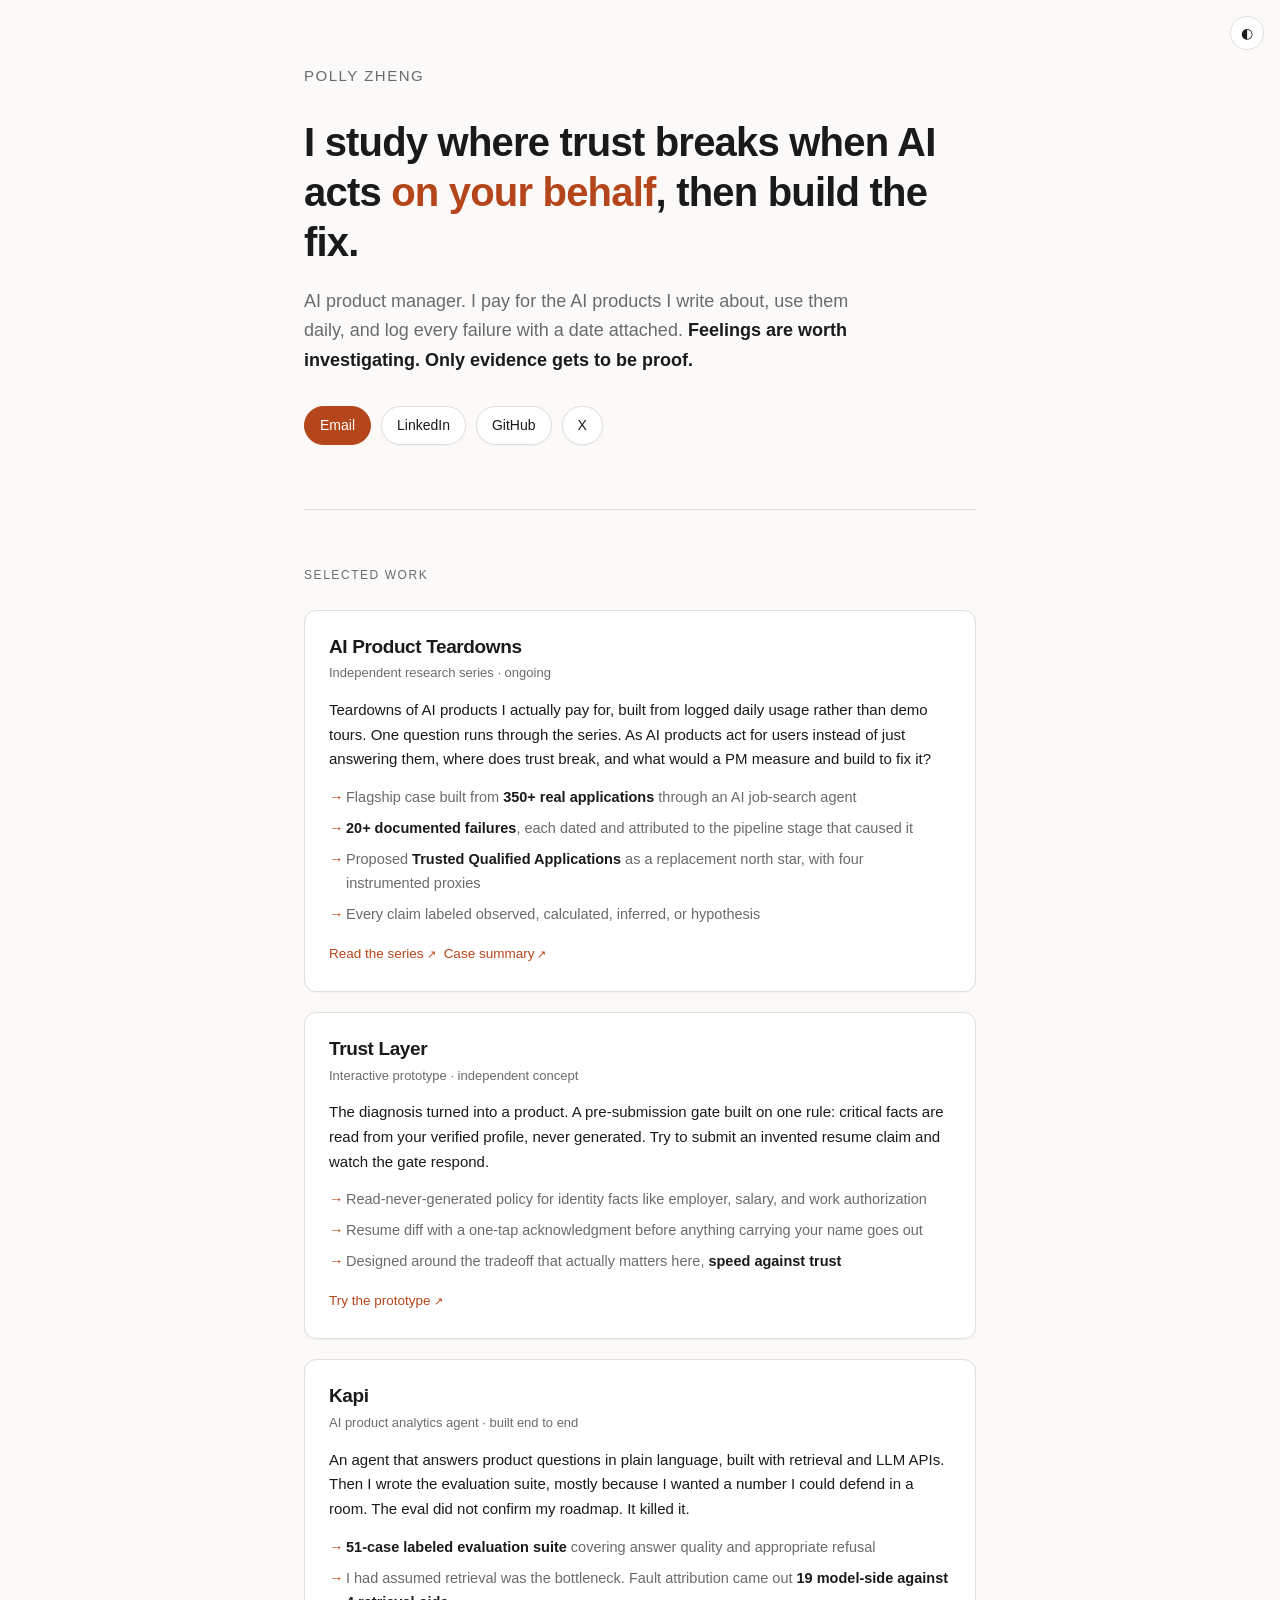
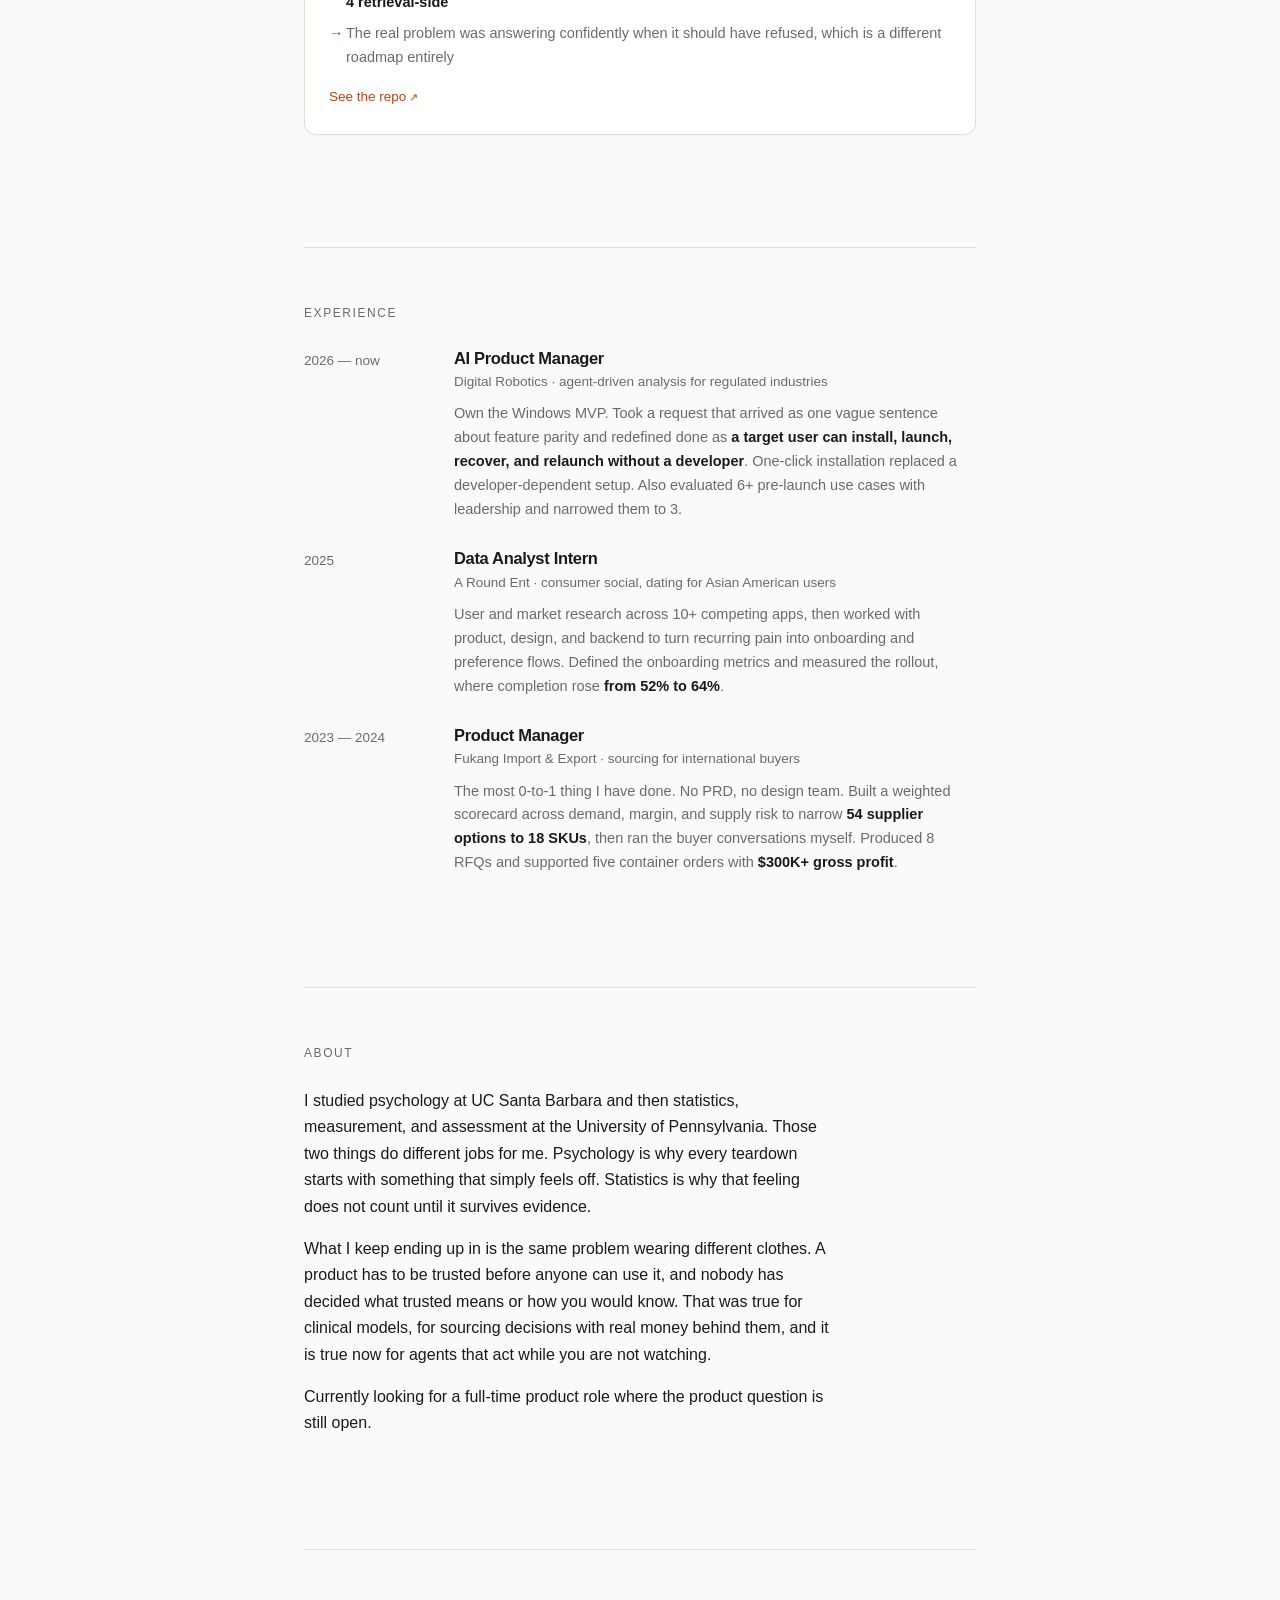
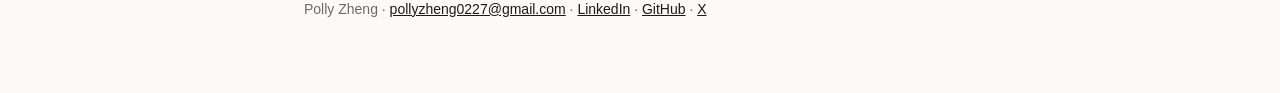
==== index.html @ cb5a0d04 "Personal site Co-Authored-By: Claude Opus 5 <noreply@anthropic.com>" ====
<!doctype html>
<html lang="en">
<head>
<meta charset="utf-8">
<meta name="viewport" content="width=device-width, initial-scale=1">
<title>Polly Zheng — AI Product Manager</title>
<meta name="description" content="AI product manager. I study where trust breaks when AI acts on your behalf, then build the fix. Public teardowns, agents, and evaluation.">
<meta property="og:title" content="Polly Zheng — AI Product Manager">
<meta property="og:description" content="I study where trust breaks when AI acts on your behalf, then build the fix.">
<meta property="og:type" content="website">
<link rel="icon" href="data:image/svg+xml,<svg xmlns='http://www.w3.org/2000/svg' viewBox='0 0 100 100'><text y='.9em' font-size='90'>◎</text></svg>">
<style>
  :root{
    --bg:#fbfaf8; --fg:#1a1a1a; --muted:#6b6b6b; --line:#e2ded8;
    --accent:#b5451a; --card:#ffffff; --shadow:0 1px 2px rgba(0,0,0,.04);
    --max:720px;
  }
  @media (prefers-color-scheme:dark){
    :root{ --bg:#121212; --fg:#ededed; --muted:#9a9a9a; --line:#2c2c2c;
           --accent:#ff8a5c; --card:#191919; --shadow:none; }
  }
  :root[data-theme="dark"]{
    --bg:#121212; --fg:#ededed; --muted:#9a9a9a; --line:#2c2c2c;
    --accent:#ff8a5c; --card:#191919; --shadow:none;
  }
  :root[data-theme="light"]{
    --bg:#fbfaf8; --fg:#1a1a1a; --muted:#6b6b6b; --line:#e2ded8;
    --accent:#b5451a; --card:#ffffff; --shadow:0 1px 2px rgba(0,0,0,.04);
  }

  *{box-sizing:border-box}
  html{-webkit-text-size-adjust:100%}
  body{
    margin:0; background:var(--bg); color:var(--fg);
    font:16px/1.65 ui-sans-serif,-apple-system,BlinkMacSystemFont,"Segoe UI",Inter,Helvetica,Arial,sans-serif;
    -webkit-font-smoothing:antialiased;
  }
  .wrap{max-width:var(--max); margin:0 auto; padding:0 24px}
  a{color:inherit}
  h1,h2,h3{line-height:1.25; margin:0; font-weight:650; letter-spacing:-.02em}

  /* header */
  header{padding:64px 0 8px}
  .name{font-size:15px; letter-spacing:.1em; text-transform:uppercase; color:var(--muted); margin-bottom:28px}
  h1{font-size:clamp(28px,5.4vw,40px); margin-bottom:20px}
  h1 em{font-style:normal; color:var(--accent)}
  .lede{font-size:clamp(16px,2.4vw,18px); color:var(--muted); max-width:56ch}
  .lede strong{color:var(--fg); font-weight:600}

  .links{display:flex; flex-wrap:wrap; gap:10px; margin-top:30px}
  .links a{
    display:inline-flex; align-items:center; gap:6px;
    font-size:14px; text-decoration:none; color:var(--fg);
    border:1px solid var(--line); border-radius:999px; padding:7px 15px;
    background:var(--card); box-shadow:var(--shadow);
    transition:border-color .15s, transform .15s;
  }
  .links a:hover{border-color:var(--accent); transform:translateY(-1px)}
  .links a.primary{background:var(--accent); border-color:var(--accent); color:#fff}

  /* sections */
  section{padding:56px 0; border-top:1px solid var(--line); margin-top:56px}
  .kicker{font-size:12px; letter-spacing:.13em; text-transform:uppercase; color:var(--muted); margin-bottom:24px}

  /* work */
  .work{display:grid; gap:20px}
  .item{
    border:1px solid var(--line); border-radius:12px; padding:24px;
    background:var(--card); box-shadow:var(--shadow);
    transition:border-color .15s;
  }
  .item:hover{border-color:var(--accent)}
  .item h3{font-size:19px; margin-bottom:4px}
  .item .role{font-size:13px; color:var(--muted); margin-bottom:14px}
  .item p{margin:0 0 14px; font-size:15px}
  .facts{list-style:none; padding:0; margin:0 0 16px; display:grid; gap:7px}
  .facts li{font-size:14.5px; color:var(--muted); padding-left:17px; position:relative}
  .facts li::before{content:"→"; position:absolute; left:0; color:var(--accent)}
  .facts li b{color:var(--fg); font-weight:600}
  .go{display:flex; flex-wrap:wrap; gap:8px}
  .go a{
    font-size:13.5px; text-decoration:none; color:var(--accent);
    border-bottom:1px solid transparent; padding-bottom:1px;
  }
  .go a:hover{border-color:var(--accent)}
  .go a::after{content:" ↗"; font-size:11px}

  /* experience */
  .exp{display:grid; gap:26px}
  .row{display:grid; grid-template-columns:130px 1fr; gap:20px}
  .row .when{font-size:13.5px; color:var(--muted); padding-top:2px}
  .row h3{font-size:16.5px; margin-bottom:3px}
  .row .co{font-size:13.5px; color:var(--muted); margin-bottom:9px}
  .row p{margin:0; font-size:14.5px; color:var(--muted)}
  .row p b{color:var(--fg); font-weight:600}
  @media (max-width:640px){ .row{grid-template-columns:1fr; gap:6px} }

  /* about */
  .about p{max-width:60ch; margin:0 0 16px}
  .about p:last-child{margin-bottom:0}

  footer{padding:48px 0 72px; border-top:1px solid var(--line); margin-top:56px; color:var(--muted); font-size:14px}
  footer a{color:var(--fg)}

  .toggle{
    position:fixed; top:16px; right:16px; z-index:9;
    width:34px; height:34px; border-radius:999px; cursor:pointer;
    border:1px solid var(--line); background:var(--card); color:var(--fg);
    font-size:14px; line-height:1; display:grid; place-items:center;
  }
</style>
</head>
<body>

<button class="toggle" id="t" aria-label="Toggle theme">◐</button>

<div class="wrap">

  <header>
    <div class="name">Polly Zheng</div>
    <h1>I study where trust breaks when AI acts <em>on your behalf</em>, then build the fix.</h1>
    <p class="lede">
      AI product manager. I pay for the AI products I write about, use them daily, and log
      every failure with a date attached. <strong>Feelings are worth investigating. Only
      evidence gets to be proof.</strong>
    </p>
    <div class="links">
      <a class="primary" href="mailto:pollyzheng0227@gmail.com">Email</a>
      <a href="https://www.linkedin.com/in/jh-zheng0227/">LinkedIn</a>
      <a href="https://github.com/pz0227">GitHub</a>
      <a href="https://x.com/pollyyyyyyy_z">X</a>
    </div>
  </header>

  <section>
    <div class="kicker">Selected work</div>
    <div class="work">

      <div class="item">
        <h3>AI Product Teardowns</h3>
        <div class="role">Independent research series · ongoing</div>
        <p>
          Teardowns of AI products I actually pay for, built from logged daily usage rather than
          demo tours. One question runs through the series. As AI products act for users instead
          of just answering them, where does trust break, and what would a PM measure and build
          to fix it?
        </p>
        <ul class="facts">
          <li>Flagship case built from <b>350+ real applications</b> through an AI job-search agent</li>
          <li><b>20+ documented failures</b>, each dated and attributed to the pipeline stage that caused it</li>
          <li>Proposed <b>Trusted Qualified Applications</b> as a replacement north star, with four instrumented proxies</li>
          <li>Every claim labeled observed, calculated, inferred, or hypothesis</li>
        </ul>
        <div class="go">
          <a href="https://github.com/pz0227/product-teardowns">Read the series</a>
          <a href="https://pz0227.github.io/product-teardowns/">Case summary</a>
        </div>
      </div>

      <div class="item">
        <h3>Trust Layer</h3>
        <div class="role">Interactive prototype · independent concept</div>
        <p>
          The diagnosis turned into a product. A pre-submission gate built on one rule: critical
          facts are read from your verified profile, never generated. Try to submit an invented
          resume claim and watch the gate respond.
        </p>
        <ul class="facts">
          <li>Read-never-generated policy for identity facts like employer, salary, and work authorization</li>
          <li>Resume diff with a one-tap acknowledgment before anything carrying your name goes out</li>
          <li>Designed around the tradeoff that actually matters here, <b>speed against trust</b></li>
        </ul>
        <div class="go">
          <a href="https://pz0227.github.io/product-teardowns/prototypes/jobright-trust-layer/">Try the prototype</a>
        </div>
      </div>

      <div class="item">
        <h3>Kapi</h3>
        <div class="role">AI product analytics agent · built end to end</div>
        <p>
          An agent that answers product questions in plain language, built with retrieval and LLM
          APIs. Then I wrote the evaluation suite, mostly because I wanted a number I could defend
          in a room. The eval did not confirm my roadmap. It killed it.
        </p>
        <ul class="facts">
          <li><b>51-case labeled evaluation suite</b> covering answer quality and appropriate refusal</li>
          <li>I had assumed retrieval was the bottleneck. Fault attribution came out <b>19 model-side against 4 retrieval-side</b></li>
          <li>The real problem was answering confidently when it should have refused, which is a different roadmap entirely</li>
        </ul>
        <div class="go">
          <a href="https://github.com/pz0227/kapi">See the repo</a>
        </div>
      </div>

    </div>
  </section>

  <section>
    <div class="kicker">Experience</div>
    <div class="exp">

      <div class="row">
        <div class="when">2026 — now</div>
        <div>
          <h3>AI Product Manager</h3>
          <div class="co">Digital Robotics · agent-driven analysis for regulated industries</div>
          <p>
            Own the Windows MVP. Took a request that arrived as one vague sentence about feature
            parity and redefined done as <b>a target user can install, launch, recover, and relaunch
            without a developer</b>. One-click installation replaced a developer-dependent setup.
            Also evaluated 6+ pre-launch use cases with leadership and narrowed them to 3.
          </p>
        </div>
      </div>

      <div class="row">
        <div class="when">2025</div>
        <div>
          <h3>Data Analyst Intern</h3>
          <div class="co">A Round Ent · consumer social, dating for Asian American users</div>
          <p>
            User and market research across 10+ competing apps, then worked with product, design,
            and backend to turn recurring pain into onboarding and preference flows. Defined the
            onboarding metrics and measured the rollout, where completion rose
            <b>from 52% to 64%</b>.
          </p>
        </div>
      </div>

      <div class="row">
        <div class="when">2023 — 2024</div>
        <div>
          <h3>Product Manager</h3>
          <div class="co">Fukang Import &amp; Export · sourcing for international buyers</div>
          <p>
            The most 0-to-1 thing I have done. No PRD, no design team. Built a weighted scorecard
            across demand, margin, and supply risk to narrow <b>54 supplier options to 18 SKUs</b>,
            then ran the buyer conversations myself. Produced 8 RFQs and supported five container
            orders with <b>$300K+ gross profit</b>.
          </p>
        </div>
      </div>

    </div>
  </section>

  <section class="about">
    <div class="kicker">About</div>
    <p>
      I studied psychology at UC Santa Barbara and then statistics, measurement, and assessment
      at the University of Pennsylvania. Those two things do different jobs for me.
      Psychology is why every teardown starts with something that simply feels off.
      Statistics is why that feeling does not count until it survives evidence.
    </p>
    <p>
      What I keep ending up in is the same problem wearing different clothes. A product has to be
      trusted before anyone can use it, and nobody has decided what trusted means or how you would
      know. That was true for clinical models, for sourcing decisions with real money behind them,
      and it is true now for agents that act while you are not watching.
    </p>
    <p>
      Currently looking for a full-time product role where the product question is still open.
    </p>
  </section>

  <footer>
    <div class="wrap" style="padding:0">
      Polly Zheng ·
      <a href="mailto:pollyzheng0227@gmail.com">pollyzheng0227@gmail.com</a> ·
      <a href="https://www.linkedin.com/in/jh-zheng0227/">LinkedIn</a> ·
      <a href="https://github.com/pz0227">GitHub</a> ·
      <a href="https://x.com/pollyyyyyyy_z">X</a>
    </div>
  </footer>

</div>

<script>
  var r=document.documentElement, t=document.getElementById('t');
  var s=localStorage.getItem('theme'); if(s) r.setAttribute('data-theme',s);
  t.onclick=function(){
    var cur=r.getAttribute('data-theme');
    if(!cur) cur = matchMedia('(prefers-color-scheme:dark)').matches ? 'dark':'light';
    var next = cur==='dark' ? 'light':'dark';
    r.setAttribute('data-theme',next); localStorage.setItem('theme',next);
  };
</script>
</body>
</html>
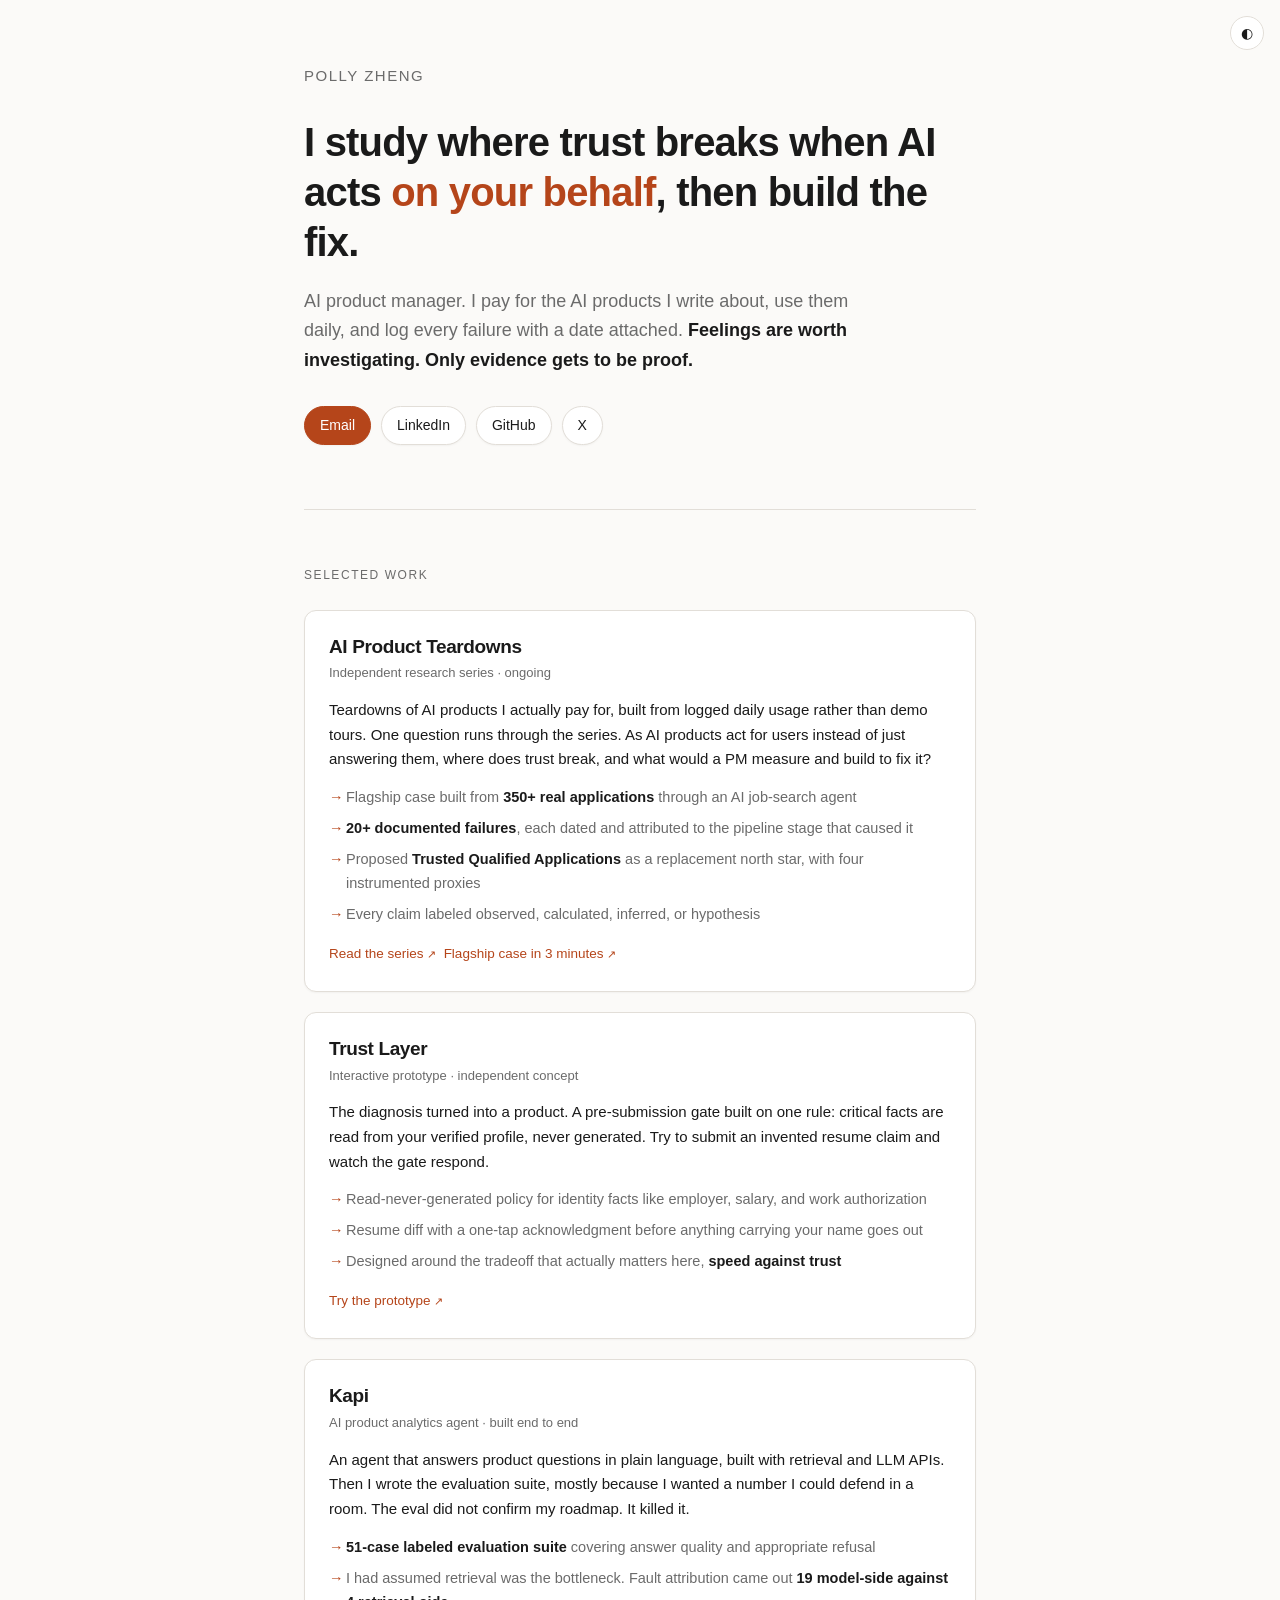
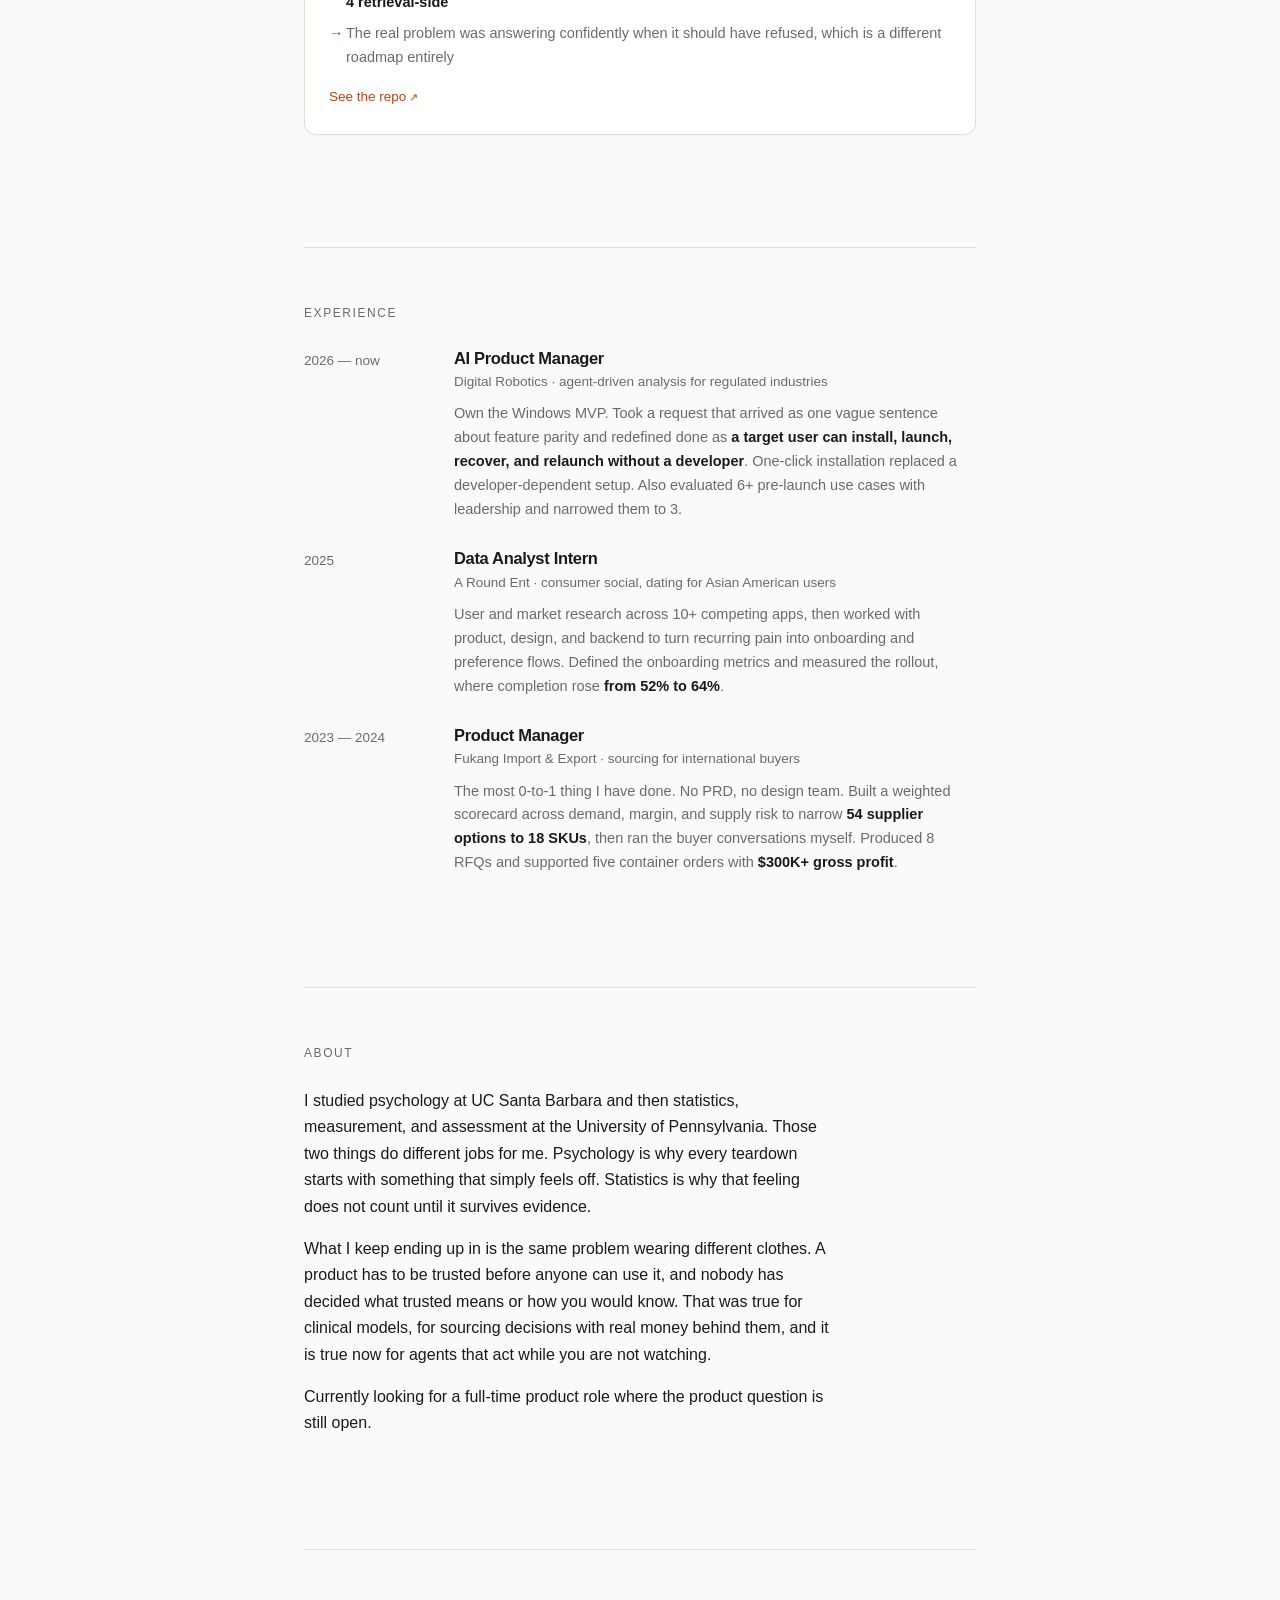
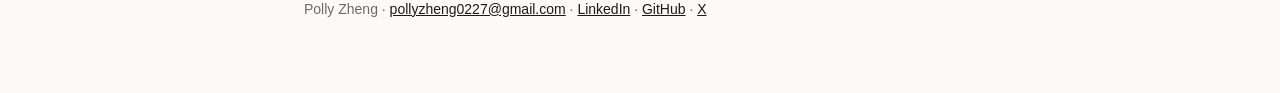
==== commit 1239b8a6: "Fix dead case-summary link Co-Authored-By: Claude Opus 5 <noreply@anthropic.com>" ====
--- a/index.html
+++ b/index.html
@@ -153,7 +153,7 @@
         </ul>
         <div class="go">
           <a href="https://github.com/pz0227/product-teardowns">Read the series</a>
-          <a href="https://pz0227.github.io/product-teardowns/">Case summary</a>
+          <a href="https://github.com/pz0227/product-teardowns/blob/main/jobright-ai/summary.md">Flagship case in 3 minutes</a>
         </div>
       </div>
 
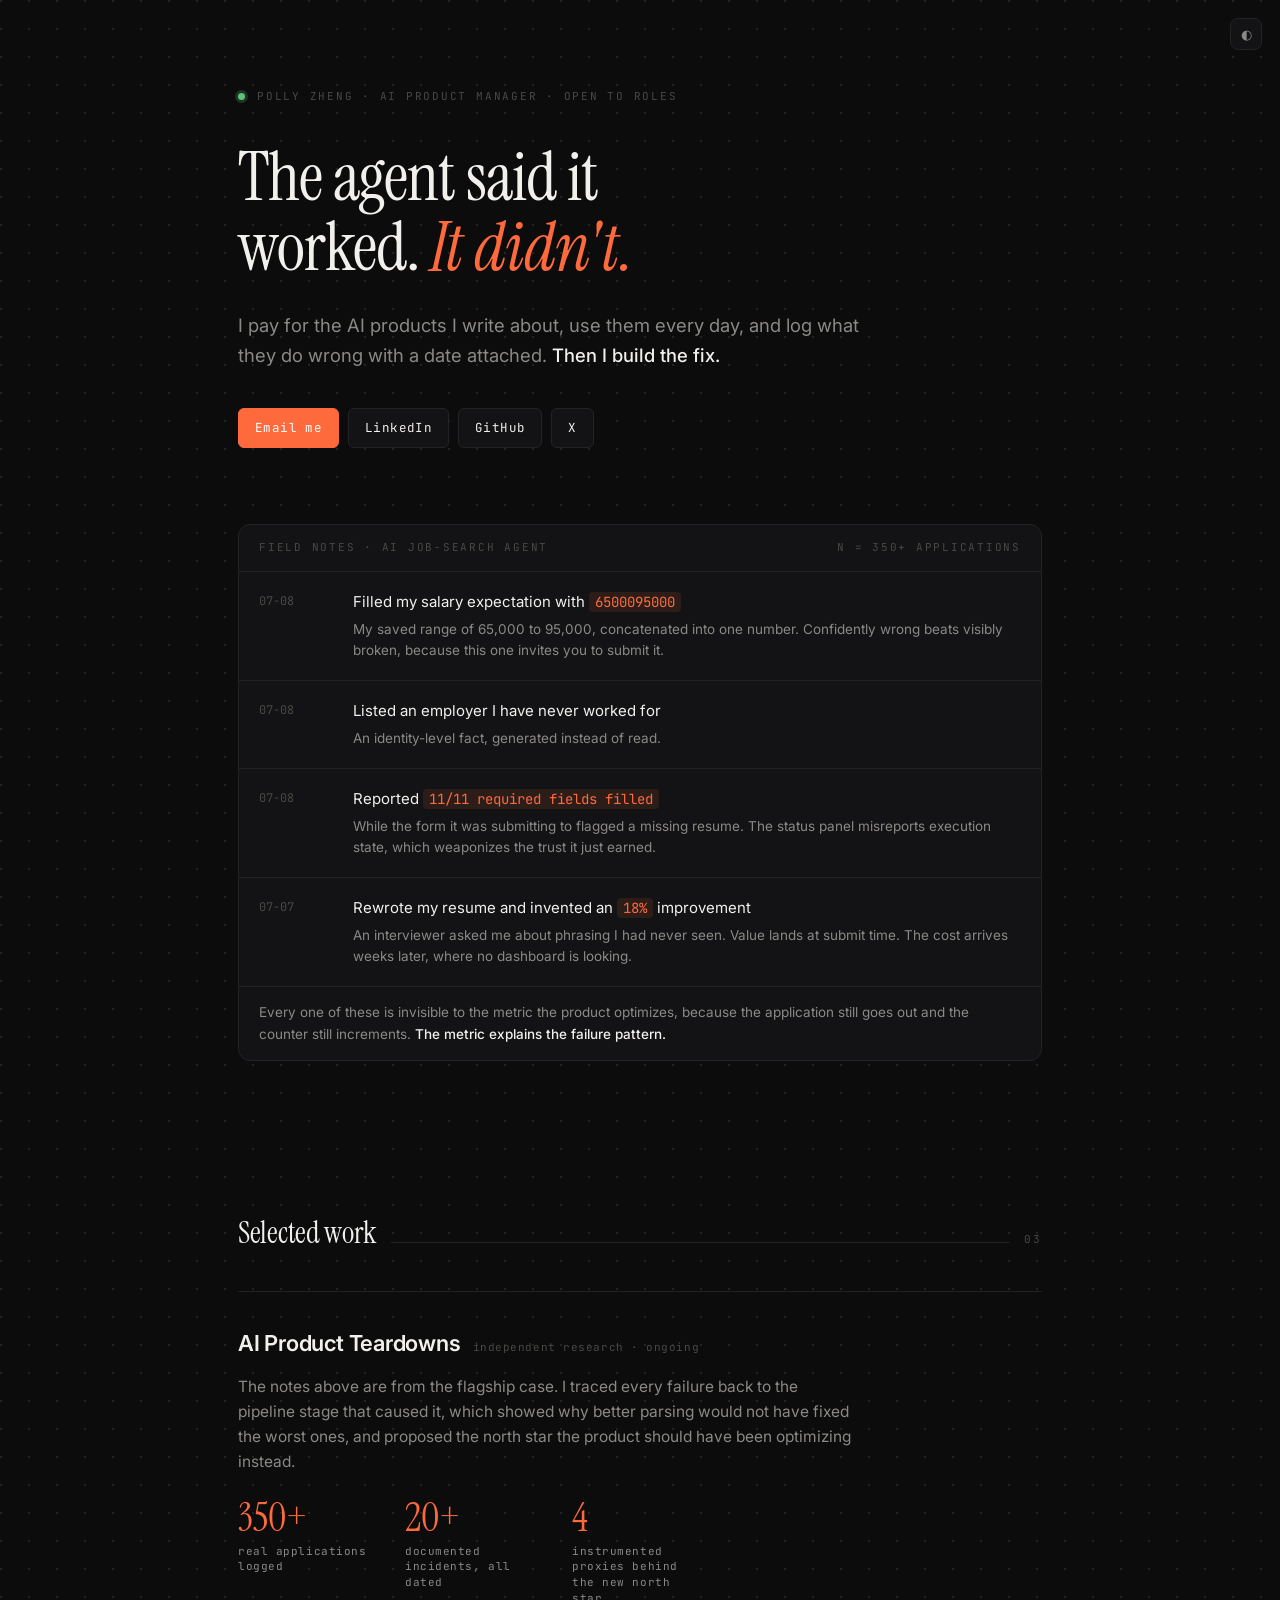
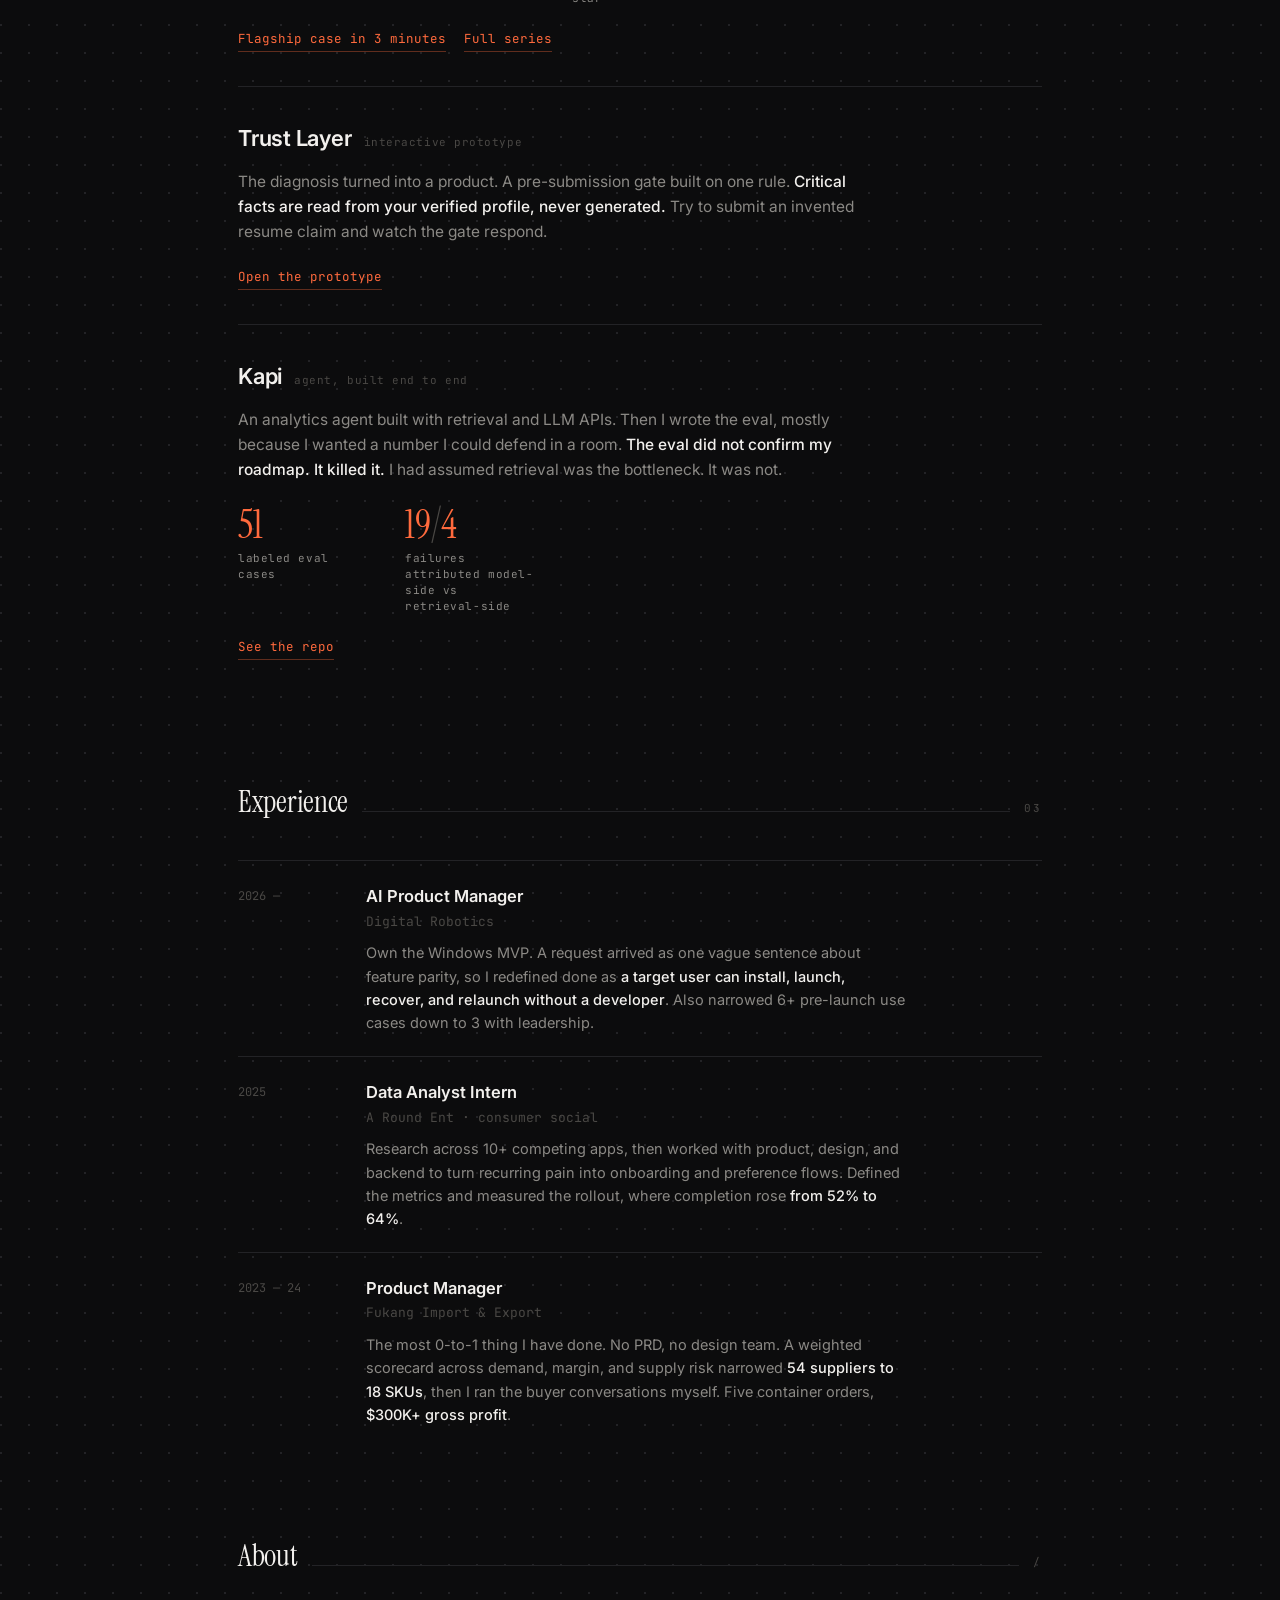
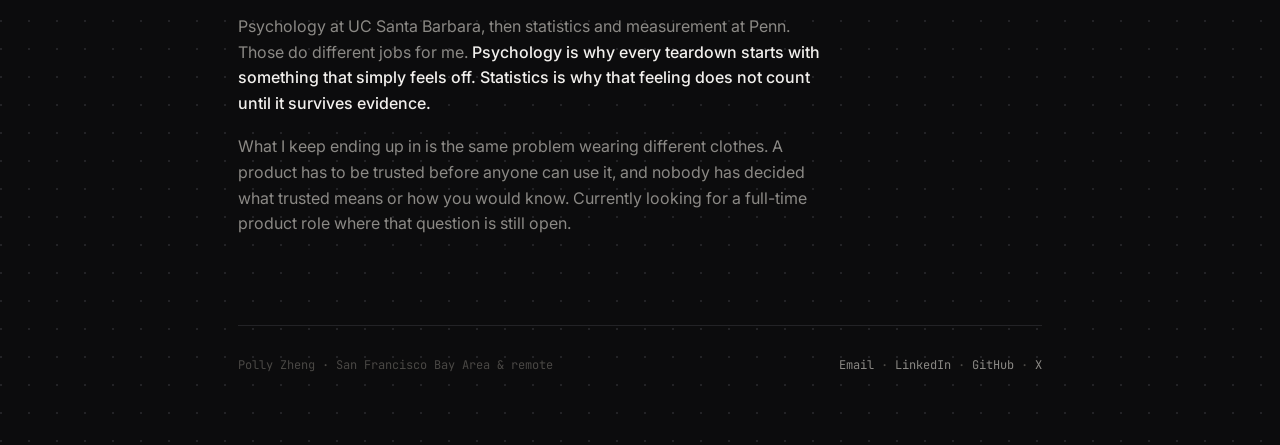
==== commit 17d30101: "Redesign: lead with the evidence Co-Authored-By: Claude Opus 5 <noreply@anthropic.com>" ====
--- a/index.html
+++ b/index.html
@@ -4,287 +4,321 @@
 <meta charset="utf-8">
 <meta name="viewport" content="width=device-width, initial-scale=1">
 <title>Polly Zheng — AI Product Manager</title>
-<meta name="description" content="AI product manager. I study where trust breaks when AI acts on your behalf, then build the fix. Public teardowns, agents, and evaluation.">
+<meta name="description" content="AI product manager. I pay for the AI agents I write about, log what they do wrong, and build the fix.">
 <meta property="og:title" content="Polly Zheng — AI Product Manager">
-<meta property="og:description" content="I study where trust breaks when AI acts on your behalf, then build the fix.">
+<meta property="og:description" content="I pay for the AI agents I write about, log what they do wrong, and build the fix.">
 <meta property="og:type" content="website">
+<link rel="preconnect" href="https://fonts.googleapis.com">
+<link rel="preconnect" href="https://fonts.gstatic.com" crossorigin>
+<link href="https://fonts.googleapis.com/css2?family=Instrument+Serif:ital@0;1&family=JetBrains+Mono:wght@400;500&family=Inter:wght@400;500;600&display=swap" rel="stylesheet">
 <link rel="icon" href="data:image/svg+xml,<svg xmlns='http://www.w3.org/2000/svg' viewBox='0 0 100 100'><text y='.9em' font-size='90'>◎</text></svg>">
 <style>
-  :root{
-    --bg:#fbfaf8; --fg:#1a1a1a; --muted:#6b6b6b; --line:#e2ded8;
-    --accent:#b5451a; --card:#ffffff; --shadow:0 1px 2px rgba(0,0,0,.04);
-    --max:720px;
-  }
-  @media (prefers-color-scheme:dark){
-    :root{ --bg:#121212; --fg:#ededed; --muted:#9a9a9a; --line:#2c2c2c;
-           --accent:#ff8a5c; --card:#191919; --shadow:none; }
-  }
-  :root[data-theme="dark"]{
-    --bg:#121212; --fg:#ededed; --muted:#9a9a9a; --line:#2c2c2c;
-    --accent:#ff8a5c; --card:#191919; --shadow:none;
-  }
-  :root[data-theme="light"]{
-    --bg:#fbfaf8; --fg:#1a1a1a; --muted:#6b6b6b; --line:#e2ded8;
-    --accent:#b5451a; --card:#ffffff; --shadow:0 1px 2px rgba(0,0,0,.04);
-  }
-
-  *{box-sizing:border-box}
-  html{-webkit-text-size-adjust:100%}
-  body{
-    margin:0; background:var(--bg); color:var(--fg);
-    font:16px/1.65 ui-sans-serif,-apple-system,BlinkMacSystemFont,"Segoe UI",Inter,Helvetica,Arial,sans-serif;
-    -webkit-font-smoothing:antialiased;
-  }
-  .wrap{max-width:var(--max); margin:0 auto; padding:0 24px}
-  a{color:inherit}
-  h1,h2,h3{line-height:1.25; margin:0; font-weight:650; letter-spacing:-.02em}
-
-  /* header */
-  header{padding:64px 0 8px}
-  .name{font-size:15px; letter-spacing:.1em; text-transform:uppercase; color:var(--muted); margin-bottom:28px}
-  h1{font-size:clamp(28px,5.4vw,40px); margin-bottom:20px}
-  h1 em{font-style:normal; color:var(--accent)}
-  .lede{font-size:clamp(16px,2.4vw,18px); color:var(--muted); max-width:56ch}
-  .lede strong{color:var(--fg); font-weight:600}
-
-  .links{display:flex; flex-wrap:wrap; gap:10px; margin-top:30px}
-  .links a{
-    display:inline-flex; align-items:center; gap:6px;
-    font-size:14px; text-decoration:none; color:var(--fg);
-    border:1px solid var(--line); border-radius:999px; padding:7px 15px;
-    background:var(--card); box-shadow:var(--shadow);
-    transition:border-color .15s, transform .15s;
-  }
-  .links a:hover{border-color:var(--accent); transform:translateY(-1px)}
-  .links a.primary{background:var(--accent); border-color:var(--accent); color:#fff}
-
-  /* sections */
-  section{padding:56px 0; border-top:1px solid var(--line); margin-top:56px}
-  .kicker{font-size:12px; letter-spacing:.13em; text-transform:uppercase; color:var(--muted); margin-bottom:24px}
-
-  /* work */
-  .work{display:grid; gap:20px}
-  .item{
-    border:1px solid var(--line); border-radius:12px; padding:24px;
-    background:var(--card); box-shadow:var(--shadow);
-    transition:border-color .15s;
-  }
-  .item:hover{border-color:var(--accent)}
-  .item h3{font-size:19px; margin-bottom:4px}
-  .item .role{font-size:13px; color:var(--muted); margin-bottom:14px}
-  .item p{margin:0 0 14px; font-size:15px}
-  .facts{list-style:none; padding:0; margin:0 0 16px; display:grid; gap:7px}
-  .facts li{font-size:14.5px; color:var(--muted); padding-left:17px; position:relative}
-  .facts li::before{content:"→"; position:absolute; left:0; color:var(--accent)}
-  .facts li b{color:var(--fg); font-weight:600}
-  .go{display:flex; flex-wrap:wrap; gap:8px}
-  .go a{
-    font-size:13.5px; text-decoration:none; color:var(--accent);
-    border-bottom:1px solid transparent; padding-bottom:1px;
-  }
-  .go a:hover{border-color:var(--accent)}
-  .go a::after{content:" ↗"; font-size:11px}
-
-  /* experience */
-  .exp{display:grid; gap:26px}
-  .row{display:grid; grid-template-columns:130px 1fr; gap:20px}
-  .row .when{font-size:13.5px; color:var(--muted); padding-top:2px}
-  .row h3{font-size:16.5px; margin-bottom:3px}
-  .row .co{font-size:13.5px; color:var(--muted); margin-bottom:9px}
-  .row p{margin:0; font-size:14.5px; color:var(--muted)}
-  .row p b{color:var(--fg); font-weight:600}
-  @media (max-width:640px){ .row{grid-template-columns:1fr; gap:6px} }
-
-  /* about */
-  .about p{max-width:60ch; margin:0 0 16px}
-  .about p:last-child{margin-bottom:0}
-
-  footer{padding:48px 0 72px; border-top:1px solid var(--line); margin-top:56px; color:var(--muted); font-size:14px}
-  footer a{color:var(--fg)}
-
-  .toggle{
-    position:fixed; top:16px; right:16px; z-index:9;
-    width:34px; height:34px; border-radius:999px; cursor:pointer;
-    border:1px solid var(--line); background:var(--card); color:var(--fg);
-    font-size:14px; line-height:1; display:grid; place-items:center;
-  }
+:root{
+  --bg:#0c0c0d; --panel:#131315; --fg:#f2f0ed; --dim:#8b8985; --faint:#4a4845;
+  --line:#232326; --accent:#ff6a3d; --good:#5ec27a;
+  --mono:"JetBrains Mono",ui-monospace,SFMono-Regular,Menlo,monospace;
+  --serif:"Instrument Serif",Georgia,serif;
+  --sans:"Inter",ui-sans-serif,-apple-system,BlinkMacSystemFont,"Segoe UI",sans-serif;
+}
+:root[data-theme="light"]{
+  --bg:#faf8f5; --panel:#ffffff; --fg:#15150f; --dim:#6a6862; --faint:#a8a49c;
+  --line:#e4e0d8; --accent:#d1451b; --good:#2f7d4a;
+}
+*{box-sizing:border-box}
+html{-webkit-text-size-adjust:100%; scroll-behavior:smooth}
+body{
+  margin:0; background:var(--bg); color:var(--fg); font-family:var(--sans);
+  font-size:16px; line-height:1.6; -webkit-font-smoothing:antialiased;
+  background-image:radial-gradient(circle at 1px 1px, var(--line) 1px, transparent 0);
+  background-size:28px 28px;
+}
+a{color:inherit}
+.wrap{max-width:860px; margin:0 auto; padding:0 28px}
+
+.lab{font-family:var(--mono); font-size:11px; letter-spacing:.16em; text-transform:uppercase; color:var(--faint)}
+
+/* ---------- hero ---------- */
+header{padding:88px 0 64px}
+.eyebrow{display:flex; align-items:center; gap:12px; margin-bottom:36px}
+.dot{width:7px; height:7px; border-radius:50%; background:var(--good); box-shadow:0 0 0 3px color-mix(in srgb, var(--good) 22%, transparent)}
+h1{
+  font-family:var(--serif); font-weight:400; letter-spacing:-.015em;
+  font-size:clamp(38px,7.4vw,68px); line-height:1.04; margin:0 0 28px; max-width:16ch;
+}
+h1 i{font-style:italic; color:var(--accent)}
+.sub{font-size:clamp(16px,2vw,18.5px); color:var(--dim); max-width:52ch; margin:0}
+.sub b{color:var(--fg); font-weight:500}
+
+.cta{display:flex; flex-wrap:wrap; gap:9px; margin-top:38px}
+.cta a{
+  font-family:var(--mono); font-size:12.5px; letter-spacing:.03em; text-decoration:none;
+  border:1px solid var(--line); padding:9px 16px; border-radius:6px; background:var(--panel);
+  transition:border-color .16s, color .16s;
+}
+.cta a:hover{border-color:var(--accent); color:var(--accent)}
+.cta a.hi{background:var(--accent); border-color:var(--accent); color:#fff}
+.cta a.hi:hover{color:#fff; opacity:.9}
+
+/* ---------- evidence ---------- */
+.ev{margin-top:76px; border:1px solid var(--line); border-radius:12px; background:var(--panel); overflow:hidden}
+.ev-top{display:flex; justify-content:space-between; align-items:center; padding:14px 20px; border-bottom:1px solid var(--line)}
+.ev-row{display:grid; grid-template-columns:76px 1fr; gap:18px; padding:18px 20px; border-bottom:1px solid var(--line)}
+.ev-row:last-child{border-bottom:0}
+.ev-row .d{font-family:var(--mono); font-size:12px; color:var(--faint); padding-top:2px}
+.ev-row .w{font-size:15px; margin:0 0 5px}
+.ev-row .w code{
+  font-family:var(--mono); font-size:14px; color:var(--accent);
+  background:color-mix(in srgb, var(--accent) 11%, transparent);
+  padding:1px 6px; border-radius:4px;
+}
+.ev-row .why{font-size:13.5px; color:var(--dim); margin:0}
+.ev-foot{padding:15px 20px; font-size:13.5px; color:var(--dim)}
+.ev-foot b{color:var(--fg); font-weight:500}
+@media(max-width:620px){ .ev-row{grid-template-columns:1fr; gap:5px} }
+
+/* ---------- sections ---------- */
+section{padding:84px 0 0}
+.head{display:flex; align-items:baseline; gap:14px; margin-bottom:34px}
+.head h2{font-family:var(--serif); font-weight:400; font-size:30px; margin:0; letter-spacing:-.01em}
+.rule{flex:1; height:1px; background:var(--line)}
+
+/* work */
+.piece{padding:34px 0; border-top:1px solid var(--line)}
+.piece:first-of-type{border-top:0; padding-top:6px}
+.p-top{display:flex; flex-wrap:wrap; align-items:baseline; gap:12px; margin-bottom:14px}
+.p-top h3{font-size:22px; font-weight:600; margin:0; letter-spacing:-.01em}
+.p-top .tag{font-family:var(--mono); font-size:11px; color:var(--faint); letter-spacing:.05em}
+.piece > p{margin:0 0 22px; color:var(--dim); font-size:15.5px; max-width:62ch}
+.piece > p b{color:var(--fg); font-weight:500}
+
+.stats{display:flex; flex-wrap:wrap; gap:34px; margin:0 0 22px}
+.stat .n{font-family:var(--serif); font-size:40px; line-height:1; color:var(--accent)}
+.stat .t{font-family:var(--mono); font-size:11px; letter-spacing:.05em; color:var(--dim); margin-top:7px; max-width:19ch; line-height:1.45}
+
+.go{display:flex; flex-wrap:wrap; gap:18px}
+.go a{font-family:var(--mono); font-size:12.5px; text-decoration:none; color:var(--accent); border-bottom:1px solid color-mix(in srgb, var(--accent) 35%, transparent); padding-bottom:2px}
+.go a:hover{border-color:var(--accent)}
+
+/* experience */
+.job{display:grid; grid-template-columns:104px 1fr; gap:24px; padding:22px 0; border-top:1px solid var(--line)}
+.job:first-of-type{border-top:0}
+.job .yr{font-family:var(--mono); font-size:12px; color:var(--faint); padding-top:4px}
+.job h3{font-size:16.5px; font-weight:600; margin:0 0 2px}
+.job .co{font-size:13px; color:var(--faint); margin-bottom:9px; font-family:var(--mono)}
+.job p{margin:0; font-size:14.5px; color:var(--dim); max-width:60ch}
+.job p b{color:var(--fg); font-weight:500}
+@media(max-width:620px){ .job{grid-template-columns:1fr; gap:6px} }
+
+/* about */
+.about p{max-width:60ch; margin:0 0 18px; font-size:16px; color:var(--dim)}
+.about p b{color:var(--fg); font-weight:500}
+.about p:last-child{margin-bottom:0}
+
+footer{margin-top:88px; padding:30px 0 70px; border-top:1px solid var(--line)}
+.f-in{display:flex; flex-wrap:wrap; justify-content:space-between; gap:14px; font-family:var(--mono); font-size:12px; color:var(--faint)}
+.f-in a{color:var(--dim); text-decoration:none}
+.f-in a:hover{color:var(--accent)}
+
+.tog{
+  position:fixed; top:18px; right:18px; z-index:9; width:32px; height:32px;
+  border-radius:8px; cursor:pointer; border:1px solid var(--line);
+  background:var(--panel); color:var(--dim); font-size:13px; display:grid; place-items:center;
+}
+.tog:hover{color:var(--accent); border-color:var(--accent)}
 </style>
 </head>
 <body>
 
-<button class="toggle" id="t" aria-label="Toggle theme">◐</button>
+<button class="tog" id="t" aria-label="Toggle theme">◐</button>
 
 <div class="wrap">
 
   <header>
-    <div class="name">Polly Zheng</div>
-    <h1>I study where trust breaks when AI acts <em>on your behalf</em>, then build the fix.</h1>
-    <p class="lede">
-      AI product manager. I pay for the AI products I write about, use them daily, and log
-      every failure with a date attached. <strong>Feelings are worth investigating. Only
-      evidence gets to be proof.</strong>
+    <div class="eyebrow"><span class="dot"></span><span class="lab">Polly Zheng · AI Product Manager · Open to roles</span></div>
+    <h1>The agent said it worked. <i>It didn't.</i></h1>
+    <p class="sub">
+      I pay for the AI products I write about, use them every day, and log what they do wrong
+      with a date attached. <b>Then I build the fix.</b>
     </p>
-    <div class="links">
-      <a class="primary" href="mailto:pollyzheng0227@gmail.com">Email</a>
+    <div class="cta">
+      <a class="hi" href="mailto:pollyzheng0227@gmail.com">Email me</a>
       <a href="https://www.linkedin.com/in/jh-zheng0227/">LinkedIn</a>
       <a href="https://github.com/pz0227">GitHub</a>
       <a href="https://x.com/pollyyyyyyy_z">X</a>
     </div>
+
+    <div class="ev">
+      <div class="ev-top">
+        <span class="lab">Field notes · AI job-search agent</span>
+        <span class="lab">n = 350+ applications</span>
+      </div>
+
+      <div class="ev-row">
+        <div class="d">07-08</div>
+        <div>
+          <p class="w">Filled my salary expectation with <code>6500095000</code></p>
+          <p class="why">My saved range of 65,000 to 95,000, concatenated into one number. Confidently wrong beats visibly broken, because this one invites you to submit it.</p>
+        </div>
+      </div>
+
+      <div class="ev-row">
+        <div class="d">07-08</div>
+        <div>
+          <p class="w">Listed an employer I have never worked for</p>
+          <p class="why">An identity-level fact, generated instead of read.</p>
+        </div>
+      </div>
+
+      <div class="ev-row">
+        <div class="d">07-08</div>
+        <div>
+          <p class="w">Reported <code>11/11 required fields filled</code></p>
+          <p class="why">While the form it was submitting to flagged a missing resume. The status panel misreports execution state, which weaponizes the trust it just earned.</p>
+        </div>
+      </div>
+
+      <div class="ev-row">
+        <div class="d">07-07</div>
+        <div>
+          <p class="w">Rewrote my resume and invented an <code>18%</code> improvement</p>
+          <p class="why">An interviewer asked me about phrasing I had never seen. Value lands at submit time. The cost arrives weeks later, where no dashboard is looking.</p>
+        </div>
+      </div>
+
+      <div class="ev-foot">
+        Every one of these is invisible to the metric the product optimizes, because the application
+        still goes out and the counter still increments. <b>The metric explains the failure pattern.</b>
+      </div>
+    </div>
   </header>
 
   <section>
-    <div class="kicker">Selected work</div>
-    <div class="work">
-
-      <div class="item">
-        <h3>AI Product Teardowns</h3>
-        <div class="role">Independent research series · ongoing</div>
+    <div class="head"><h2>Selected work</h2><div class="rule"></div><span class="lab">03</span></div>
+
+    <div class="piece">
+      <div class="p-top"><h3>AI Product Teardowns</h3><span class="tag">independent research · ongoing</span></div>
+      <p>
+        The notes above are from the flagship case. I traced every failure back to the pipeline
+        stage that caused it, which showed why better parsing would not have fixed the worst ones,
+        and proposed the north star the product should have been optimizing instead.
+      </p>
+      <div class="stats">
+        <div class="stat"><div class="n">350+</div><div class="t">real applications logged</div></div>
+        <div class="stat"><div class="n">20+</div><div class="t">documented incidents, all dated</div></div>
+        <div class="stat"><div class="n">4</div><div class="t">instrumented proxies behind the new north star</div></div>
+      </div>
+      <div class="go">
+        <a href="https://github.com/pz0227/product-teardowns/blob/main/jobright-ai/summary.md">Flagship case in 3 minutes</a>
+        <a href="https://github.com/pz0227/product-teardowns">Full series</a>
+      </div>
+    </div>
+
+    <div class="piece">
+      <div class="p-top"><h3>Trust Layer</h3><span class="tag">interactive prototype</span></div>
+      <p>
+        The diagnosis turned into a product. A pre-submission gate built on one rule.
+        <b>Critical facts are read from your verified profile, never generated.</b>
+        Try to submit an invented resume claim and watch the gate respond.
+      </p>
+      <div class="go">
+        <a href="https://pz0227.github.io/product-teardowns/prototypes/jobright-trust-layer/">Open the prototype</a>
+      </div>
+    </div>
+
+    <div class="piece">
+      <div class="p-top"><h3>Kapi</h3><span class="tag">agent, built end to end</span></div>
+      <p>
+        An analytics agent built with retrieval and LLM APIs. Then I wrote the eval, mostly because
+        I wanted a number I could defend in a room. <b>The eval did not confirm my roadmap. It killed it.</b>
+        I had assumed retrieval was the bottleneck. It was not.
+      </p>
+      <div class="stats">
+        <div class="stat"><div class="n">51</div><div class="t">labeled eval cases</div></div>
+        <div class="stat"><div class="n">19<span style="color:var(--faint)">/</span>4</div><div class="t">failures attributed model-side vs retrieval-side</div></div>
+      </div>
+      <div class="go"><a href="https://github.com/pz0227/kapi">See the repo</a></div>
+    </div>
+  </section>
+
+  <section>
+    <div class="head"><h2>Experience</h2><div class="rule"></div><span class="lab">03</span></div>
+
+    <div class="job">
+      <div class="yr">2026 —</div>
+      <div>
+        <h3>AI Product Manager</h3>
+        <div class="co">Digital Robotics</div>
         <p>
-          Teardowns of AI products I actually pay for, built from logged daily usage rather than
-          demo tours. One question runs through the series. As AI products act for users instead
-          of just answering them, where does trust break, and what would a PM measure and build
-          to fix it?
+          Own the Windows MVP. A request arrived as one vague sentence about feature parity, so I
+          redefined done as <b>a target user can install, launch, recover, and relaunch without a
+          developer</b>. Also narrowed 6+ pre-launch use cases down to 3 with leadership.
         </p>
-        <ul class="facts">
-          <li>Flagship case built from <b>350+ real applications</b> through an AI job-search agent</li>
-          <li><b>20+ documented failures</b>, each dated and attributed to the pipeline stage that caused it</li>
-          <li>Proposed <b>Trusted Qualified Applications</b> as a replacement north star, with four instrumented proxies</li>
-          <li>Every claim labeled observed, calculated, inferred, or hypothesis</li>
-        </ul>
-        <div class="go">
-          <a href="https://github.com/pz0227/product-teardowns">Read the series</a>
-          <a href="https://github.com/pz0227/product-teardowns/blob/main/jobright-ai/summary.md">Flagship case in 3 minutes</a>
-        </div>
-      </div>
-
-      <div class="item">
-        <h3>Trust Layer</h3>
-        <div class="role">Interactive prototype · independent concept</div>
+      </div>
+    </div>
+
+    <div class="job">
+      <div class="yr">2025</div>
+      <div>
+        <h3>Data Analyst Intern</h3>
+        <div class="co">A Round Ent · consumer social</div>
         <p>
-          The diagnosis turned into a product. A pre-submission gate built on one rule: critical
-          facts are read from your verified profile, never generated. Try to submit an invented
-          resume claim and watch the gate respond.
+          Research across 10+ competing apps, then worked with product, design, and backend to turn
+          recurring pain into onboarding and preference flows. Defined the metrics and measured the
+          rollout, where completion rose <b>from 52% to 64%</b>.
         </p>
-        <ul class="facts">
-          <li>Read-never-generated policy for identity facts like employer, salary, and work authorization</li>
-          <li>Resume diff with a one-tap acknowledgment before anything carrying your name goes out</li>
-          <li>Designed around the tradeoff that actually matters here, <b>speed against trust</b></li>
-        </ul>
-        <div class="go">
-          <a href="https://pz0227.github.io/product-teardowns/prototypes/jobright-trust-layer/">Try the prototype</a>
-        </div>
-      </div>
-
-      <div class="item">
-        <h3>Kapi</h3>
-        <div class="role">AI product analytics agent · built end to end</div>
+      </div>
+    </div>
+
+    <div class="job">
+      <div class="yr">2023 — 24</div>
+      <div>
+        <h3>Product Manager</h3>
+        <div class="co">Fukang Import &amp; Export</div>
         <p>
-          An agent that answers product questions in plain language, built with retrieval and LLM
-          APIs. Then I wrote the evaluation suite, mostly because I wanted a number I could defend
-          in a room. The eval did not confirm my roadmap. It killed it.
+          The most 0-to-1 thing I have done. No PRD, no design team. A weighted scorecard across
+          demand, margin, and supply risk narrowed <b>54 suppliers to 18 SKUs</b>, then I ran the buyer
+          conversations myself. Five container orders, <b>$300K+ gross profit</b>.
         </p>
-        <ul class="facts">
-          <li><b>51-case labeled evaluation suite</b> covering answer quality and appropriate refusal</li>
-          <li>I had assumed retrieval was the bottleneck. Fault attribution came out <b>19 model-side against 4 retrieval-side</b></li>
-          <li>The real problem was answering confidently when it should have refused, which is a different roadmap entirely</li>
-        </ul>
-        <div class="go">
-          <a href="https://github.com/pz0227/kapi">See the repo</a>
-        </div>
-      </div>
-
+      </div>
     </div>
   </section>
 
-  <section>
-    <div class="kicker">Experience</div>
-    <div class="exp">
-
-      <div class="row">
-        <div class="when">2026 — now</div>
-        <div>
-          <h3>AI Product Manager</h3>
-          <div class="co">Digital Robotics · agent-driven analysis for regulated industries</div>
-          <p>
-            Own the Windows MVP. Took a request that arrived as one vague sentence about feature
-            parity and redefined done as <b>a target user can install, launch, recover, and relaunch
-            without a developer</b>. One-click installation replaced a developer-dependent setup.
-            Also evaluated 6+ pre-launch use cases with leadership and narrowed them to 3.
-          </p>
-        </div>
-      </div>
-
-      <div class="row">
-        <div class="when">2025</div>
-        <div>
-          <h3>Data Analyst Intern</h3>
-          <div class="co">A Round Ent · consumer social, dating for Asian American users</div>
-          <p>
-            User and market research across 10+ competing apps, then worked with product, design,
-            and backend to turn recurring pain into onboarding and preference flows. Defined the
-            onboarding metrics and measured the rollout, where completion rose
-            <b>from 52% to 64%</b>.
-          </p>
-        </div>
-      </div>
-
-      <div class="row">
-        <div class="when">2023 — 2024</div>
-        <div>
-          <h3>Product Manager</h3>
-          <div class="co">Fukang Import &amp; Export · sourcing for international buyers</div>
-          <p>
-            The most 0-to-1 thing I have done. No PRD, no design team. Built a weighted scorecard
-            across demand, margin, and supply risk to narrow <b>54 supplier options to 18 SKUs</b>,
-            then ran the buyer conversations myself. Produced 8 RFQs and supported five container
-            orders with <b>$300K+ gross profit</b>.
-          </p>
-        </div>
-      </div>
-
-    </div>
-  </section>
-
   <section class="about">
-    <div class="kicker">About</div>
+    <div class="head"><h2>About</h2><div class="rule"></div><span class="lab">/</span></div>
     <p>
-      I studied psychology at UC Santa Barbara and then statistics, measurement, and assessment
-      at the University of Pennsylvania. Those two things do different jobs for me.
-      Psychology is why every teardown starts with something that simply feels off.
-      Statistics is why that feeling does not count until it survives evidence.
+      Psychology at UC Santa Barbara, then statistics and measurement at Penn. Those do different
+      jobs for me. <b>Psychology is why every teardown starts with something that simply feels off.
+      Statistics is why that feeling does not count until it survives evidence.</b>
     </p>
     <p>
       What I keep ending up in is the same problem wearing different clothes. A product has to be
       trusted before anyone can use it, and nobody has decided what trusted means or how you would
-      know. That was true for clinical models, for sourcing decisions with real money behind them,
-      and it is true now for agents that act while you are not watching.
-    </p>
-    <p>
-      Currently looking for a full-time product role where the product question is still open.
+      know. Currently looking for a full-time product role where that question is still open.
     </p>
   </section>
 
   <footer>
-    <div class="wrap" style="padding:0">
-      Polly Zheng ·
-      <a href="mailto:pollyzheng0227@gmail.com">pollyzheng0227@gmail.com</a> ·
-      <a href="https://www.linkedin.com/in/jh-zheng0227/">LinkedIn</a> ·
-      <a href="https://github.com/pz0227">GitHub</a> ·
-      <a href="https://x.com/pollyyyyyyy_z">X</a>
+    <div class="f-in">
+      <span>Polly Zheng · San Francisco Bay Area &amp; remote</span>
+      <span>
+        <a href="mailto:pollyzheng0227@gmail.com">Email</a> ·
+        <a href="https://www.linkedin.com/in/jh-zheng0227/">LinkedIn</a> ·
+        <a href="https://github.com/pz0227">GitHub</a> ·
+        <a href="https://x.com/pollyyyyyyy_z">X</a>
+      </span>
     </div>
   </footer>
 
 </div>
 
 <script>
-  var r=document.documentElement, t=document.getElementById('t');
-  var s=localStorage.getItem('theme'); if(s) r.setAttribute('data-theme',s);
-  t.onclick=function(){
-    var cur=r.getAttribute('data-theme');
-    if(!cur) cur = matchMedia('(prefers-color-scheme:dark)').matches ? 'dark':'light';
-    var next = cur==='dark' ? 'light':'dark';
-    r.setAttribute('data-theme',next); localStorage.setItem('theme',next);
-  };
+var r=document.documentElement, t=document.getElementById('t');
+var s=localStorage.getItem('theme'); if(s) r.setAttribute('data-theme',s);
+t.onclick=function(){
+  var cur=r.getAttribute('data-theme') || 'dark';
+  var next = cur==='dark' ? 'light' : 'dark';
+  r.setAttribute('data-theme',next); localStorage.setItem('theme',next);
+};
 </script>
 </body>
 </html>
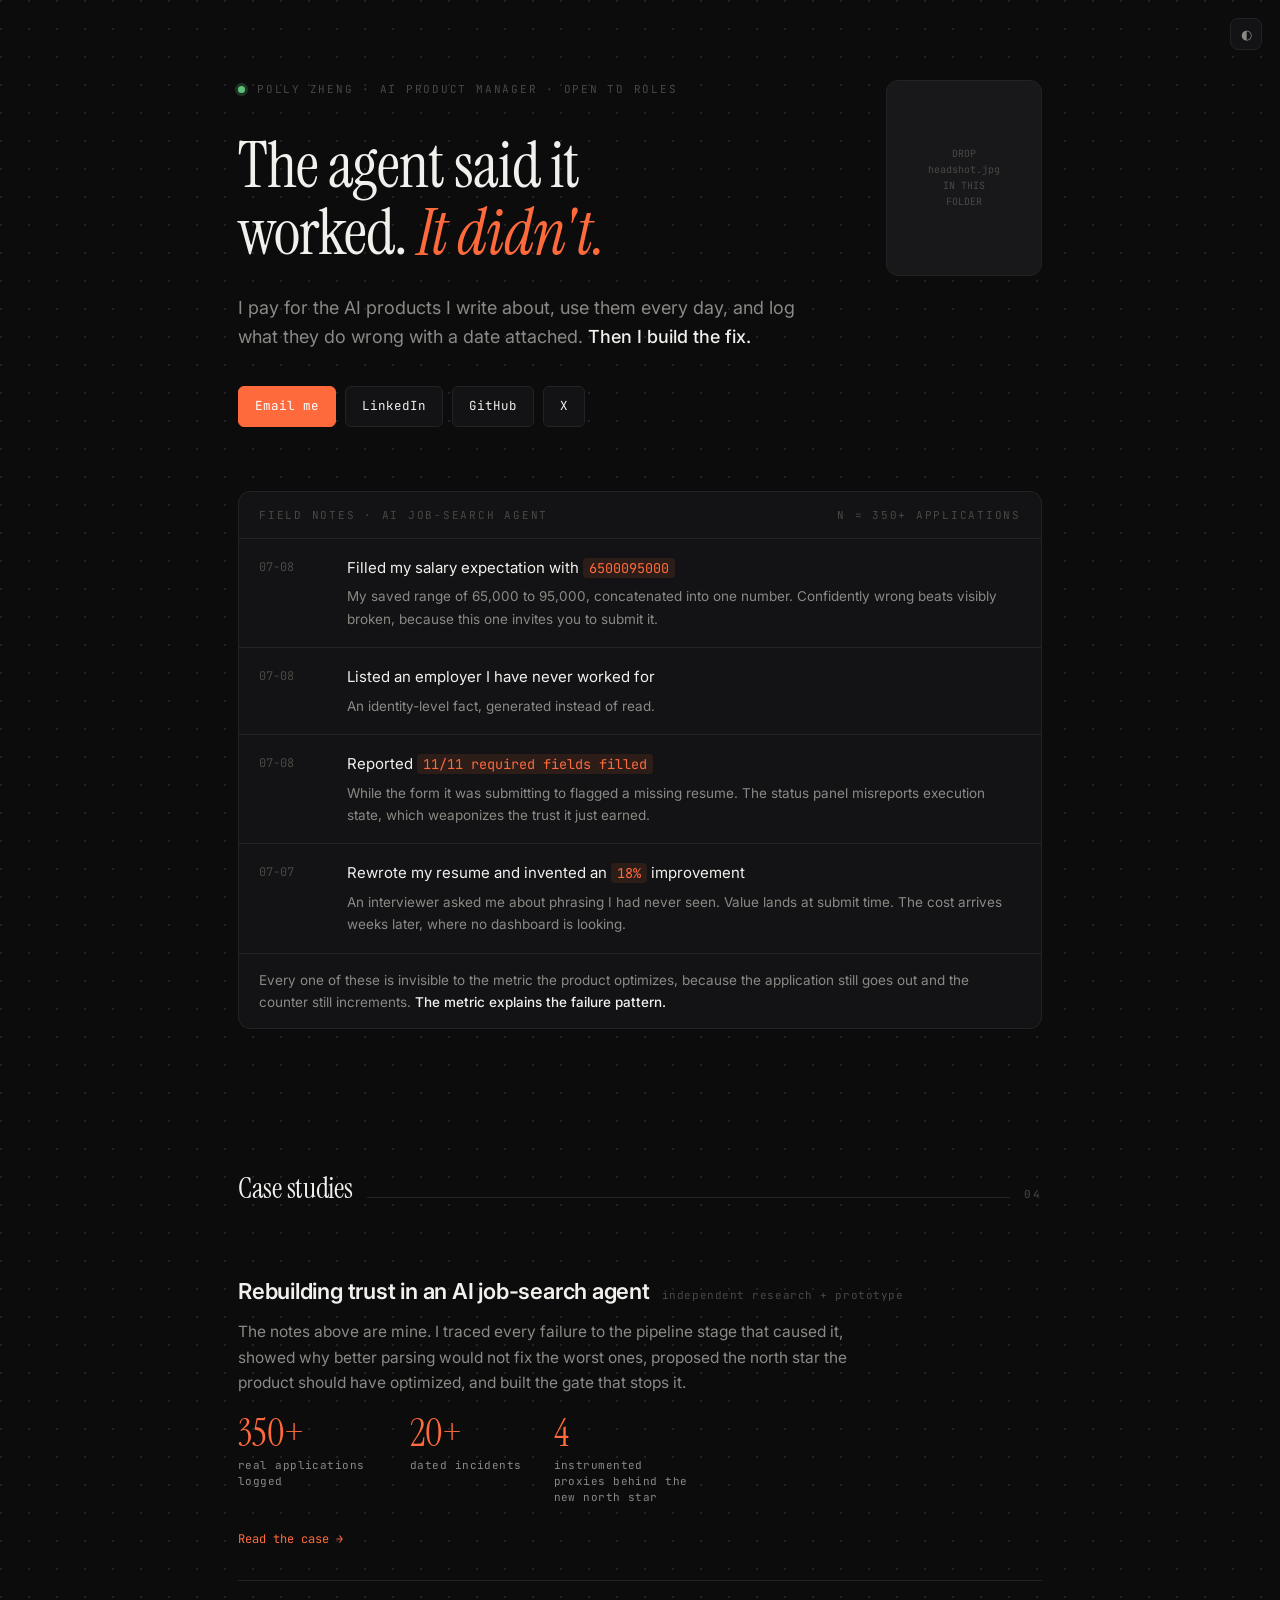
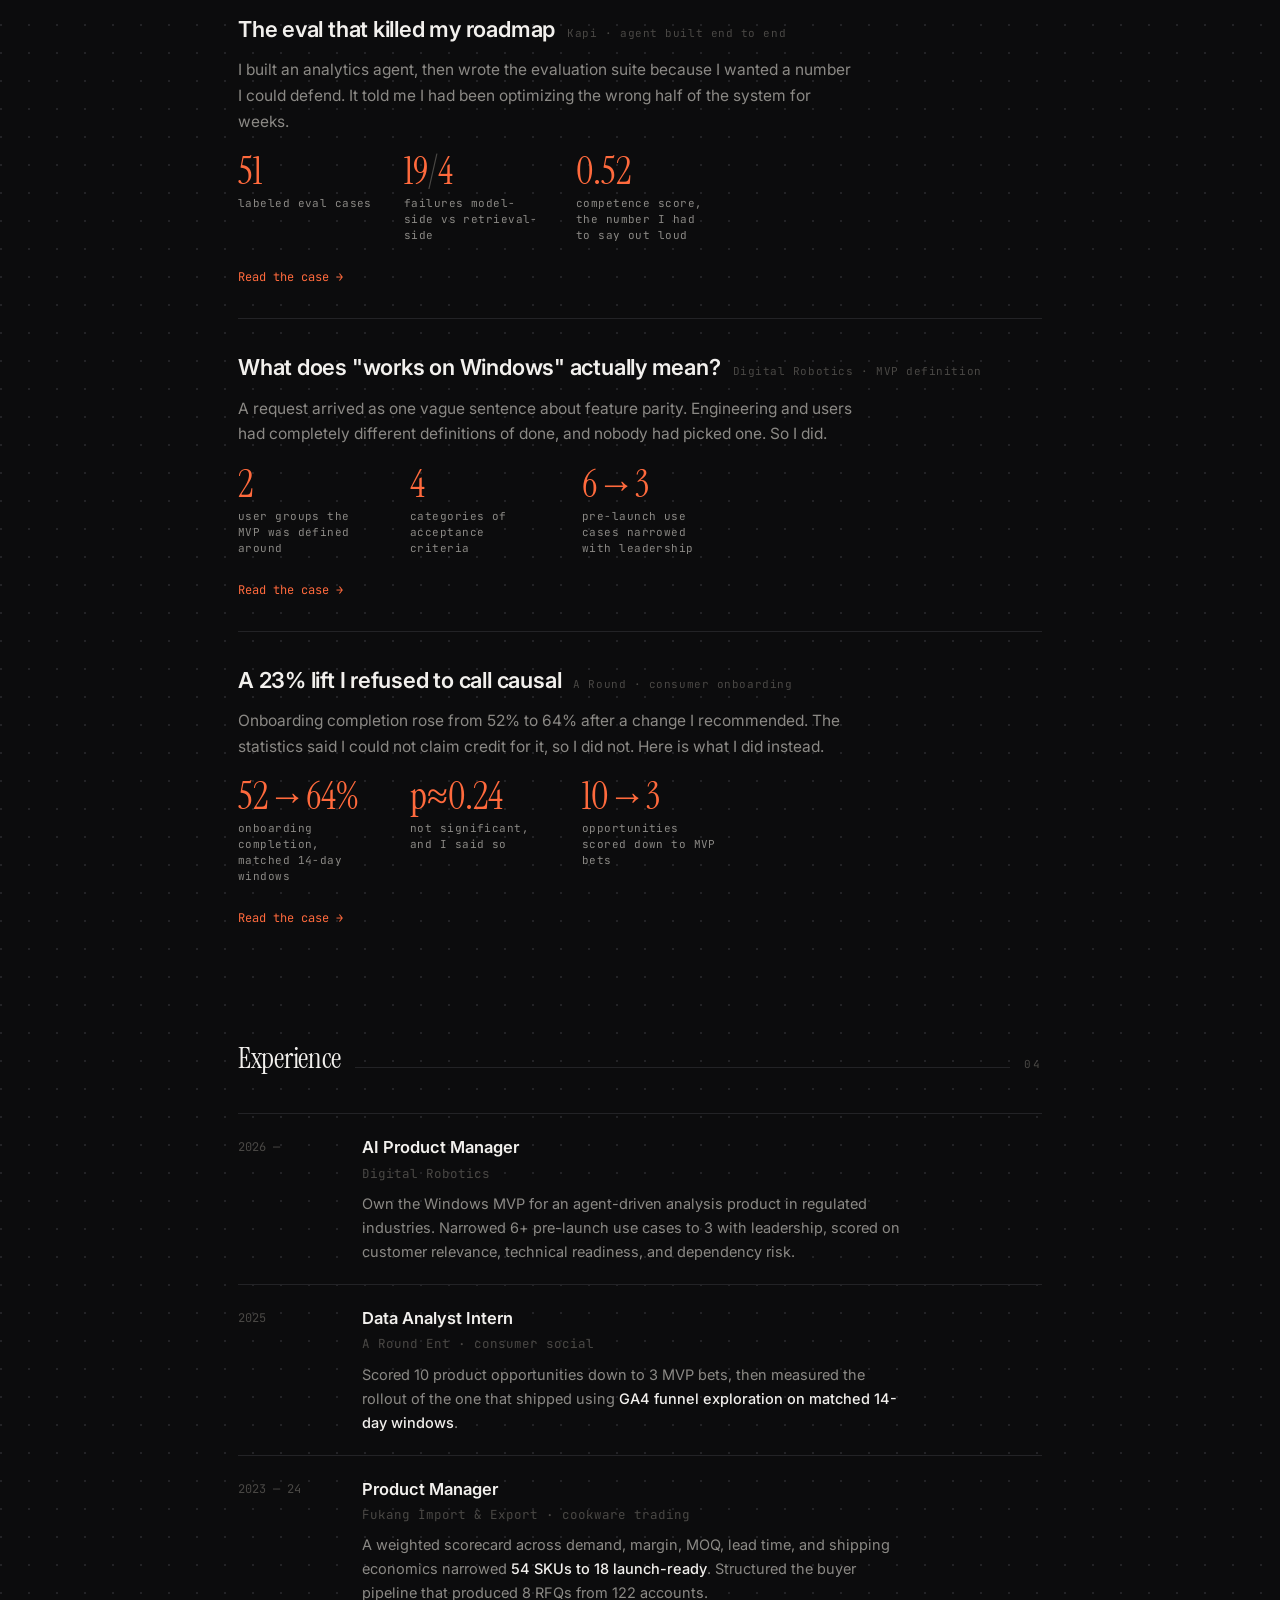
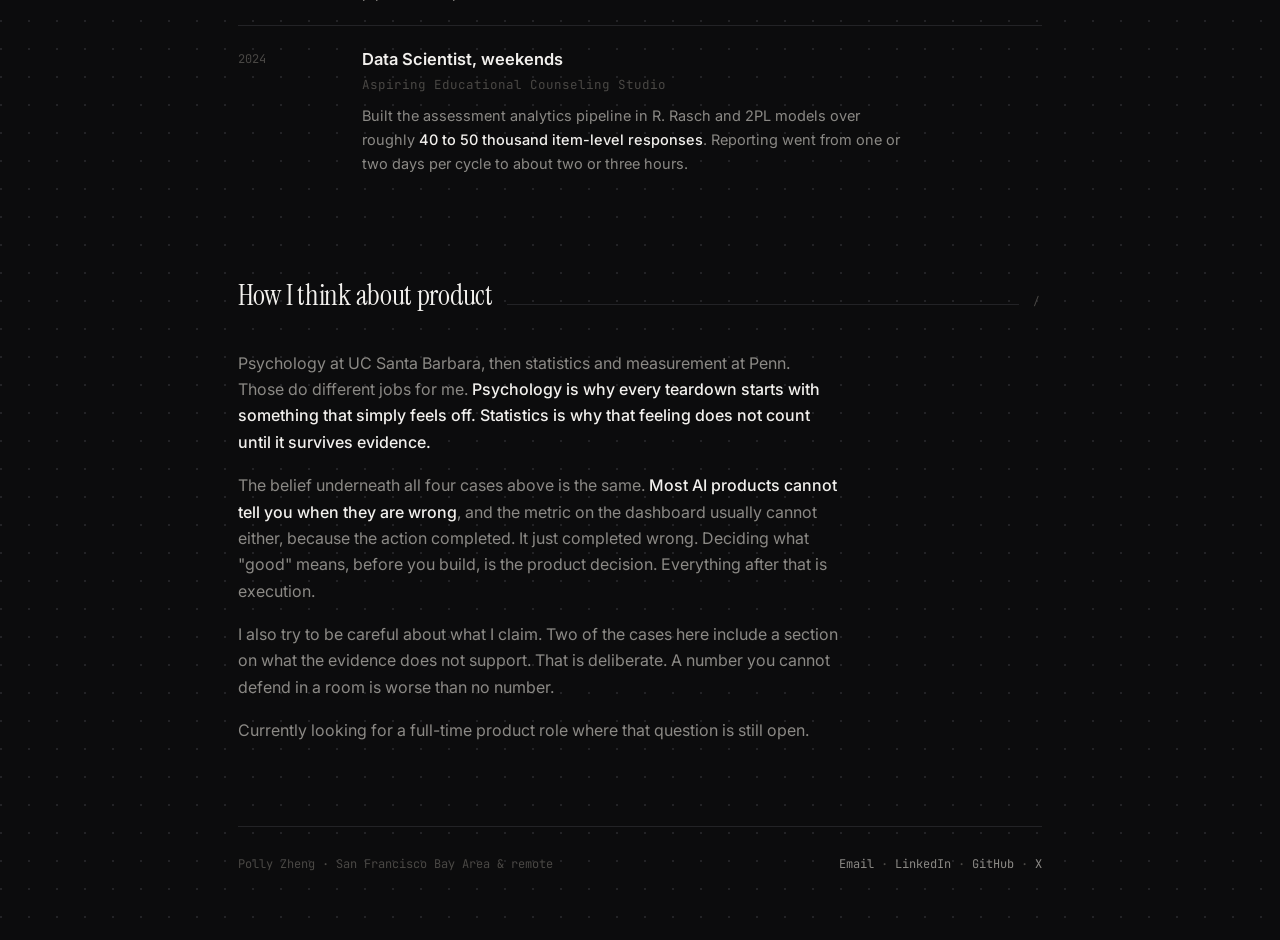
==== commit 7f70dd9b: "Multi-page portfolio: 4 PAR case studies with charts and honesty sections Co-Authored-By: Claude Opu" ====
--- a/index.html
+++ b/index.html
@@ -7,294 +7,122 @@
 <meta name="description" content="AI product manager. I pay for the AI agents I write about, log what they do wrong, and build the fix.">
 <meta property="og:title" content="Polly Zheng — AI Product Manager">
 <meta property="og:description" content="I pay for the AI agents I write about, log what they do wrong, and build the fix.">
-<meta property="og:type" content="website">
-<link rel="preconnect" href="https://fonts.googleapis.com">
-<link rel="preconnect" href="https://fonts.gstatic.com" crossorigin>
+<link rel="preconnect" href="https://fonts.googleapis.com"><link rel="preconnect" href="https://fonts.gstatic.com" crossorigin>
 <link href="https://fonts.googleapis.com/css2?family=Instrument+Serif:ital@0;1&family=JetBrains+Mono:wght@400;500&family=Inter:wght@400;500;600&display=swap" rel="stylesheet">
+<link rel="stylesheet" href="style.css">
 <link rel="icon" href="data:image/svg+xml,<svg xmlns='http://www.w3.org/2000/svg' viewBox='0 0 100 100'><text y='.9em' font-size='90'>◎</text></svg>">
-<style>
-:root{
-  --bg:#0c0c0d; --panel:#131315; --fg:#f2f0ed; --dim:#8b8985; --faint:#4a4845;
-  --line:#232326; --accent:#ff6a3d; --good:#5ec27a;
-  --mono:"JetBrains Mono",ui-monospace,SFMono-Regular,Menlo,monospace;
-  --serif:"Instrument Serif",Georgia,serif;
-  --sans:"Inter",ui-sans-serif,-apple-system,BlinkMacSystemFont,"Segoe UI",sans-serif;
-}
-:root[data-theme="light"]{
-  --bg:#faf8f5; --panel:#ffffff; --fg:#15150f; --dim:#6a6862; --faint:#a8a49c;
-  --line:#e4e0d8; --accent:#d1451b; --good:#2f7d4a;
-}
-*{box-sizing:border-box}
-html{-webkit-text-size-adjust:100%; scroll-behavior:smooth}
-body{
-  margin:0; background:var(--bg); color:var(--fg); font-family:var(--sans);
-  font-size:16px; line-height:1.6; -webkit-font-smoothing:antialiased;
-  background-image:radial-gradient(circle at 1px 1px, var(--line) 1px, transparent 0);
-  background-size:28px 28px;
-}
-a{color:inherit}
-.wrap{max-width:860px; margin:0 auto; padding:0 28px}
-
-.lab{font-family:var(--mono); font-size:11px; letter-spacing:.16em; text-transform:uppercase; color:var(--faint)}
-
-/* ---------- hero ---------- */
-header{padding:88px 0 64px}
-.eyebrow{display:flex; align-items:center; gap:12px; margin-bottom:36px}
-.dot{width:7px; height:7px; border-radius:50%; background:var(--good); box-shadow:0 0 0 3px color-mix(in srgb, var(--good) 22%, transparent)}
-h1{
-  font-family:var(--serif); font-weight:400; letter-spacing:-.015em;
-  font-size:clamp(38px,7.4vw,68px); line-height:1.04; margin:0 0 28px; max-width:16ch;
-}
-h1 i{font-style:italic; color:var(--accent)}
-.sub{font-size:clamp(16px,2vw,18.5px); color:var(--dim); max-width:52ch; margin:0}
-.sub b{color:var(--fg); font-weight:500}
-
-.cta{display:flex; flex-wrap:wrap; gap:9px; margin-top:38px}
-.cta a{
-  font-family:var(--mono); font-size:12.5px; letter-spacing:.03em; text-decoration:none;
-  border:1px solid var(--line); padding:9px 16px; border-radius:6px; background:var(--panel);
-  transition:border-color .16s, color .16s;
-}
-.cta a:hover{border-color:var(--accent); color:var(--accent)}
-.cta a.hi{background:var(--accent); border-color:var(--accent); color:#fff}
-.cta a.hi:hover{color:#fff; opacity:.9}
-
-/* ---------- evidence ---------- */
-.ev{margin-top:76px; border:1px solid var(--line); border-radius:12px; background:var(--panel); overflow:hidden}
-.ev-top{display:flex; justify-content:space-between; align-items:center; padding:14px 20px; border-bottom:1px solid var(--line)}
-.ev-row{display:grid; grid-template-columns:76px 1fr; gap:18px; padding:18px 20px; border-bottom:1px solid var(--line)}
-.ev-row:last-child{border-bottom:0}
-.ev-row .d{font-family:var(--mono); font-size:12px; color:var(--faint); padding-top:2px}
-.ev-row .w{font-size:15px; margin:0 0 5px}
-.ev-row .w code{
-  font-family:var(--mono); font-size:14px; color:var(--accent);
-  background:color-mix(in srgb, var(--accent) 11%, transparent);
-  padding:1px 6px; border-radius:4px;
-}
-.ev-row .why{font-size:13.5px; color:var(--dim); margin:0}
-.ev-foot{padding:15px 20px; font-size:13.5px; color:var(--dim)}
-.ev-foot b{color:var(--fg); font-weight:500}
-@media(max-width:620px){ .ev-row{grid-template-columns:1fr; gap:5px} }
-
-/* ---------- sections ---------- */
-section{padding:84px 0 0}
-.head{display:flex; align-items:baseline; gap:14px; margin-bottom:34px}
-.head h2{font-family:var(--serif); font-weight:400; font-size:30px; margin:0; letter-spacing:-.01em}
-.rule{flex:1; height:1px; background:var(--line)}
-
-/* work */
-.piece{padding:34px 0; border-top:1px solid var(--line)}
-.piece:first-of-type{border-top:0; padding-top:6px}
-.p-top{display:flex; flex-wrap:wrap; align-items:baseline; gap:12px; margin-bottom:14px}
-.p-top h3{font-size:22px; font-weight:600; margin:0; letter-spacing:-.01em}
-.p-top .tag{font-family:var(--mono); font-size:11px; color:var(--faint); letter-spacing:.05em}
-.piece > p{margin:0 0 22px; color:var(--dim); font-size:15.5px; max-width:62ch}
-.piece > p b{color:var(--fg); font-weight:500}
-
-.stats{display:flex; flex-wrap:wrap; gap:34px; margin:0 0 22px}
-.stat .n{font-family:var(--serif); font-size:40px; line-height:1; color:var(--accent)}
-.stat .t{font-family:var(--mono); font-size:11px; letter-spacing:.05em; color:var(--dim); margin-top:7px; max-width:19ch; line-height:1.45}
-
-.go{display:flex; flex-wrap:wrap; gap:18px}
-.go a{font-family:var(--mono); font-size:12.5px; text-decoration:none; color:var(--accent); border-bottom:1px solid color-mix(in srgb, var(--accent) 35%, transparent); padding-bottom:2px}
-.go a:hover{border-color:var(--accent)}
-
-/* experience */
-.job{display:grid; grid-template-columns:104px 1fr; gap:24px; padding:22px 0; border-top:1px solid var(--line)}
-.job:first-of-type{border-top:0}
-.job .yr{font-family:var(--mono); font-size:12px; color:var(--faint); padding-top:4px}
-.job h3{font-size:16.5px; font-weight:600; margin:0 0 2px}
-.job .co{font-size:13px; color:var(--faint); margin-bottom:9px; font-family:var(--mono)}
-.job p{margin:0; font-size:14.5px; color:var(--dim); max-width:60ch}
-.job p b{color:var(--fg); font-weight:500}
-@media(max-width:620px){ .job{grid-template-columns:1fr; gap:6px} }
-
-/* about */
-.about p{max-width:60ch; margin:0 0 18px; font-size:16px; color:var(--dim)}
-.about p b{color:var(--fg); font-weight:500}
-.about p:last-child{margin-bottom:0}
-
-footer{margin-top:88px; padding:30px 0 70px; border-top:1px solid var(--line)}
-.f-in{display:flex; flex-wrap:wrap; justify-content:space-between; gap:14px; font-family:var(--mono); font-size:12px; color:var(--faint)}
-.f-in a{color:var(--dim); text-decoration:none}
-.f-in a:hover{color:var(--accent)}
-
-.tog{
-  position:fixed; top:18px; right:18px; z-index:9; width:32px; height:32px;
-  border-radius:8px; cursor:pointer; border:1px solid var(--line);
-  background:var(--panel); color:var(--dim); font-size:13px; display:grid; place-items:center;
-}
-.tog:hover{color:var(--accent); border-color:var(--accent)}
-</style>
 </head>
 <body>
-
 <button class="tog" id="t" aria-label="Toggle theme">◐</button>
-
 <div class="wrap">
 
   <header>
-    <div class="eyebrow"><span class="dot"></span><span class="lab">Polly Zheng · AI Product Manager · Open to roles</span></div>
-    <h1>The agent said it worked. <i>It didn't.</i></h1>
-    <p class="sub">
-      I pay for the AI products I write about, use them every day, and log what they do wrong
-      with a date attached. <b>Then I build the fix.</b>
-    </p>
-    <div class="cta">
-      <a class="hi" href="mailto:pollyzheng0227@gmail.com">Email me</a>
-      <a href="https://www.linkedin.com/in/jh-zheng0227/">LinkedIn</a>
-      <a href="https://github.com/pz0227">GitHub</a>
-      <a href="https://x.com/pollyyyyyyy_z">X</a>
+    <div class="hero-grid">
+      <div>
+        <div class="eyebrow"><span class="dot"></span><span class="lab">Polly Zheng · AI Product Manager · Open to roles</span></div>
+        <h1>The agent said it worked. <i>It didn't.</i></h1>
+        <p class="sub">I pay for the AI products I write about, use them every day, and log what they do wrong with a date attached. <b>Then I build the fix.</b></p>
+        <div class="cta">
+          <a class="hi" href="mailto:pollyzheng0227@gmail.com">Email me</a>
+          <a href="https://www.linkedin.com/in/jh-zheng0227/">LinkedIn</a>
+          <a href="https://github.com/pz0227">GitHub</a>
+          <a href="https://x.com/pollyyyyyyy_z">X</a>
+        </div>
+      </div>
+      <div class="shot shot-ph" id="shot">DROP<br>headshot.jpg<br>IN THIS<br>FOLDER</div>
     </div>
 
-    <div class="ev">
-      <div class="ev-top">
-        <span class="lab">Field notes · AI job-search agent</span>
-        <span class="lab">n = 350+ applications</span>
-      </div>
-
-      <div class="ev-row">
-        <div class="d">07-08</div>
-        <div>
-          <p class="w">Filled my salary expectation with <code>6500095000</code></p>
-          <p class="why">My saved range of 65,000 to 95,000, concatenated into one number. Confidently wrong beats visibly broken, because this one invites you to submit it.</p>
-        </div>
-      </div>
-
-      <div class="ev-row">
-        <div class="d">07-08</div>
-        <div>
-          <p class="w">Listed an employer I have never worked for</p>
-          <p class="why">An identity-level fact, generated instead of read.</p>
-        </div>
-      </div>
-
-      <div class="ev-row">
-        <div class="d">07-08</div>
-        <div>
-          <p class="w">Reported <code>11/11 required fields filled</code></p>
-          <p class="why">While the form it was submitting to flagged a missing resume. The status panel misreports execution state, which weaponizes the trust it just earned.</p>
-        </div>
-      </div>
-
-      <div class="ev-row">
-        <div class="d">07-07</div>
-        <div>
-          <p class="w">Rewrote my resume and invented an <code>18%</code> improvement</p>
-          <p class="why">An interviewer asked me about phrasing I had never seen. Value lands at submit time. The cost arrives weeks later, where no dashboard is looking.</p>
-        </div>
-      </div>
-
-      <div class="ev-foot">
-        Every one of these is invisible to the metric the product optimizes, because the application
-        still goes out and the counter still increments. <b>The metric explains the failure pattern.</b>
-      </div>
+    <div class="ev" style="margin-top:64px">
+      <div class="ev-top"><span class="lab">Field notes · AI job-search agent</span><span class="lab">n = 350+ applications</span></div>
+      <div class="ev-row"><div class="d">07-08</div><div>
+        <p class="w">Filled my salary expectation with <code>6500095000</code></p>
+        <p class="why">My saved range of 65,000 to 95,000, concatenated into one number. Confidently wrong beats visibly broken, because this one invites you to submit it.</p></div></div>
+      <div class="ev-row"><div class="d">07-08</div><div>
+        <p class="w">Listed an employer I have never worked for</p>
+        <p class="why">An identity-level fact, generated instead of read.</p></div></div>
+      <div class="ev-row"><div class="d">07-08</div><div>
+        <p class="w">Reported <code>11/11 required fields filled</code></p>
+        <p class="why">While the form it was submitting to flagged a missing resume. The status panel misreports execution state, which weaponizes the trust it just earned.</p></div></div>
+      <div class="ev-row"><div class="d">07-07</div><div>
+        <p class="w">Rewrote my resume and invented an <code>18%</code> improvement</p>
+        <p class="why">An interviewer asked me about phrasing I had never seen. Value lands at submit time. The cost arrives weeks later, where no dashboard is looking.</p></div></div>
+      <div class="ev-foot">Every one of these is invisible to the metric the product optimizes, because the application still goes out and the counter still increments. <b>The metric explains the failure pattern.</b></div>
     </div>
   </header>
 
   <section>
-    <div class="head"><h2>Selected work</h2><div class="rule"></div><span class="lab">03</span></div>
+    <div class="head"><h2>Case studies</h2><div class="rule"></div><span class="lab">04</span></div>
+    <div class="cases">
 
-    <div class="piece">
-      <div class="p-top"><h3>AI Product Teardowns</h3><span class="tag">independent research · ongoing</span></div>
-      <p>
-        The notes above are from the flagship case. I traced every failure back to the pipeline
-        stage that caused it, which showed why better parsing would not have fixed the worst ones,
-        and proposed the north star the product should have been optimizing instead.
-      </p>
-      <div class="stats">
-        <div class="stat"><div class="n">350+</div><div class="t">real applications logged</div></div>
-        <div class="stat"><div class="n">20+</div><div class="t">documented incidents, all dated</div></div>
-        <div class="stat"><div class="n">4</div><div class="t">instrumented proxies behind the new north star</div></div>
-      </div>
-      <div class="go">
-        <a href="https://github.com/pz0227/product-teardowns/blob/main/jobright-ai/summary.md">Flagship case in 3 minutes</a>
-        <a href="https://github.com/pz0227/product-teardowns">Full series</a>
-      </div>
-    </div>
+      <a class="case" href="case-jobright.html">
+        <div class="c-top"><h3>Rebuilding trust in an AI job-search agent</h3><span class="c-tag">independent research + prototype</span></div>
+        <p>The notes above are mine. I traced every failure to the pipeline stage that caused it, showed why better parsing would not fix the worst ones, proposed the north star the product should have optimized, and built the gate that stops it.</p>
+        <div class="stats">
+          <div class="stat"><div class="n">350+</div><div class="t">real applications logged</div></div>
+          <div class="stat"><div class="n">20+</div><div class="t">dated incidents</div></div>
+          <div class="stat"><div class="n">4</div><div class="t">instrumented proxies behind the new north star</div></div>
+        </div>
+        <span class="more">Read the case →</span>
+      </a>
 
-    <div class="piece">
-      <div class="p-top"><h3>Trust Layer</h3><span class="tag">interactive prototype</span></div>
-      <p>
-        The diagnosis turned into a product. A pre-submission gate built on one rule.
-        <b>Critical facts are read from your verified profile, never generated.</b>
-        Try to submit an invented resume claim and watch the gate respond.
-      </p>
-      <div class="go">
-        <a href="https://pz0227.github.io/product-teardowns/prototypes/jobright-trust-layer/">Open the prototype</a>
-      </div>
-    </div>
+      <a class="case" href="case-kapi.html">
+        <div class="c-top"><h3>The eval that killed my roadmap</h3><span class="c-tag">Kapi · agent built end to end</span></div>
+        <p>I built an analytics agent, then wrote the evaluation suite because I wanted a number I could defend. It told me I had been optimizing the wrong half of the system for weeks.</p>
+        <div class="stats">
+          <div class="stat"><div class="n">51</div><div class="t">labeled eval cases</div></div>
+          <div class="stat"><div class="n">19<span style="color:var(--faint)">/</span>4</div><div class="t">failures model-side vs retrieval-side</div></div>
+          <div class="stat"><div class="n">0.52</div><div class="t">competence score, the number I had to say out loud</div></div>
+        </div>
+        <span class="more">Read the case →</span>
+      </a>
 
-    <div class="piece">
-      <div class="p-top"><h3>Kapi</h3><span class="tag">agent, built end to end</span></div>
-      <p>
-        An analytics agent built with retrieval and LLM APIs. Then I wrote the eval, mostly because
-        I wanted a number I could defend in a room. <b>The eval did not confirm my roadmap. It killed it.</b>
-        I had assumed retrieval was the bottleneck. It was not.
-      </p>
-      <div class="stats">
-        <div class="stat"><div class="n">51</div><div class="t">labeled eval cases</div></div>
-        <div class="stat"><div class="n">19<span style="color:var(--faint)">/</span>4</div><div class="t">failures attributed model-side vs retrieval-side</div></div>
-      </div>
-      <div class="go"><a href="https://github.com/pz0227/kapi">See the repo</a></div>
+      <a class="case" href="case-windows.html">
+        <div class="c-top"><h3>What does "works on Windows" actually mean?</h3><span class="c-tag">Digital Robotics · MVP definition</span></div>
+        <p>A request arrived as one vague sentence about feature parity. Engineering and users had completely different definitions of done, and nobody had picked one. So I did.</p>
+        <div class="stats">
+          <div class="stat"><div class="n">2</div><div class="t">user groups the MVP was defined around</div></div>
+          <div class="stat"><div class="n">4</div><div class="t">categories of acceptance criteria</div></div>
+          <div class="stat"><div class="n">6→3</div><div class="t">pre-launch use cases narrowed with leadership</div></div>
+        </div>
+        <span class="more">Read the case →</span>
+      </a>
+
+      <a class="case" href="case-onboarding.html">
+        <div class="c-top"><h3>A 23% lift I refused to call causal</h3><span class="c-tag">A Round · consumer onboarding</span></div>
+        <p>Onboarding completion rose from 52% to 64% after a change I recommended. The statistics said I could not claim credit for it, so I did not. Here is what I did instead.</p>
+        <div class="stats">
+          <div class="stat"><div class="n">52→64%</div><div class="t">onboarding completion, matched 14-day windows</div></div>
+          <div class="stat"><div class="n">p≈0.24</div><div class="t">not significant, and I said so</div></div>
+          <div class="stat"><div class="n">10→3</div><div class="t">opportunities scored down to MVP bets</div></div>
+        </div>
+        <span class="more">Read the case →</span>
+      </a>
+
     </div>
   </section>
 
   <section>
-    <div class="head"><h2>Experience</h2><div class="rule"></div><span class="lab">03</span></div>
-
-    <div class="job">
-      <div class="yr">2026 —</div>
-      <div>
-        <h3>AI Product Manager</h3>
-        <div class="co">Digital Robotics</div>
-        <p>
-          Own the Windows MVP. A request arrived as one vague sentence about feature parity, so I
-          redefined done as <b>a target user can install, launch, recover, and relaunch without a
-          developer</b>. Also narrowed 6+ pre-launch use cases down to 3 with leadership.
-        </p>
-      </div>
-    </div>
-
-    <div class="job">
-      <div class="yr">2025</div>
-      <div>
-        <h3>Data Analyst Intern</h3>
-        <div class="co">A Round Ent · consumer social</div>
-        <p>
-          Research across 10+ competing apps, then worked with product, design, and backend to turn
-          recurring pain into onboarding and preference flows. Defined the metrics and measured the
-          rollout, where completion rose <b>from 52% to 64%</b>.
-        </p>
-      </div>
-    </div>
-
-    <div class="job">
-      <div class="yr">2023 — 24</div>
-      <div>
-        <h3>Product Manager</h3>
-        <div class="co">Fukang Import &amp; Export</div>
-        <p>
-          The most 0-to-1 thing I have done. No PRD, no design team. A weighted scorecard across
-          demand, margin, and supply risk narrowed <b>54 suppliers to 18 SKUs</b>, then I ran the buyer
-          conversations myself. Five container orders, <b>$300K+ gross profit</b>.
-        </p>
-      </div>
-    </div>
+    <div class="head"><h2>Experience</h2><div class="rule"></div><span class="lab">04</span></div>
+    <div class="job"><div class="yr">2026 —</div><div>
+      <h3>AI Product Manager</h3><div class="co">Digital Robotics</div>
+      <p>Own the Windows MVP for an agent-driven analysis product in regulated industries. Narrowed 6+ pre-launch use cases to 3 with leadership, scored on customer relevance, technical readiness, and dependency risk.</p></div></div>
+    <div class="job"><div class="yr">2025</div><div>
+      <h3>Data Analyst Intern</h3><div class="co">A Round Ent · consumer social</div>
+      <p>Scored 10 product opportunities down to 3 MVP bets, then measured the rollout of the one that shipped using <b>GA4 funnel exploration on matched 14-day windows</b>.</p></div></div>
+    <div class="job"><div class="yr">2023 — 24</div><div>
+      <h3>Product Manager</h3><div class="co">Fukang Import &amp; Export · cookware trading</div>
+      <p>A weighted scorecard across demand, margin, MOQ, lead time, and shipping economics narrowed <b>54 SKUs to 18 launch-ready</b>. Structured the buyer pipeline that produced 8 RFQs from 122 accounts.</p></div></div>
+    <div class="job"><div class="yr">2024</div><div>
+      <h3>Data Scientist, weekends</h3><div class="co">Aspiring Educational Counseling Studio</div>
+      <p>Built the assessment analytics pipeline in R. Rasch and 2PL models over roughly <b>40 to 50 thousand item-level responses</b>. Reporting went from one or two days per cycle to about two or three hours.</p></div></div>
   </section>
 
   <section class="about">
-    <div class="head"><h2>About</h2><div class="rule"></div><span class="lab">/</span></div>
-    <p>
-      Psychology at UC Santa Barbara, then statistics and measurement at Penn. Those do different
-      jobs for me. <b>Psychology is why every teardown starts with something that simply feels off.
-      Statistics is why that feeling does not count until it survives evidence.</b>
-    </p>
-    <p>
-      What I keep ending up in is the same problem wearing different clothes. A product has to be
-      trusted before anyone can use it, and nobody has decided what trusted means or how you would
-      know. Currently looking for a full-time product role where that question is still open.
-    </p>
+    <div class="head"><h2>How I think about product</h2><div class="rule"></div><span class="lab">/</span></div>
+    <p>Psychology at UC Santa Barbara, then statistics and measurement at Penn. Those do different jobs for me. <b>Psychology is why every teardown starts with something that simply feels off. Statistics is why that feeling does not count until it survives evidence.</b></p>
+    <p>The belief underneath all four cases above is the same. <b>Most AI products cannot tell you when they are wrong</b>, and the metric on the dashboard usually cannot either, because the action completed. It just completed wrong. Deciding what "good" means, before you build, is the product decision. Everything after that is execution.</p>
+    <p>I also try to be careful about what I claim. Two of the cases here include a section on what the evidence does not support. That is deliberate. A number you cannot defend in a room is worse than no number.</p>
+    <p>Currently looking for a full-time product role where that question is still open.</p>
   </section>
 
   <footer>
@@ -308,17 +136,14 @@
       </span>
     </div>
   </footer>
-
 </div>
-
 <script>
-var r=document.documentElement, t=document.getElementById('t');
+var r=document.documentElement,t=document.getElementById('t');
 var s=localStorage.getItem('theme'); if(s) r.setAttribute('data-theme',s);
-t.onclick=function(){
-  var cur=r.getAttribute('data-theme') || 'dark';
-  var next = cur==='dark' ? 'light' : 'dark';
-  r.setAttribute('data-theme',next); localStorage.setItem('theme',next);
-};
+t.onclick=function(){var c=r.getAttribute('data-theme')||'dark';var n=c==='dark'?'light':'dark';r.setAttribute('data-theme',n);localStorage.setItem('theme',n)};
+// swap in headshot if present
+var im=new Image(); im.onload=function(){var d=document.getElementById('shot'); d.outerHTML='<img class="shot" src="headshot.jpg" alt="Polly Zheng">'};
+im.src='headshot.jpg';
 </script>
 </body>
 </html>
--- a/style.css
+++ b/style.css
@@ -0,0 +1,167 @@
+:root{
+  --bg:#0c0c0d; --panel:#131315; --panel2:#18181b; --fg:#f2f0ed; --dim:#8b8985; --faint:#4a4845;
+  --line:#232326; --accent:#ff6a3d; --good:#5ec27a; --warn:#e8b84b;
+  --mono:"JetBrains Mono",ui-monospace,SFMono-Regular,Menlo,monospace;
+  --serif:"Instrument Serif",Georgia,serif;
+  --sans:"Inter",ui-sans-serif,-apple-system,BlinkMacSystemFont,"Segoe UI",sans-serif;
+}
+:root[data-theme="light"]{
+  --bg:#faf8f5; --panel:#ffffff; --panel2:#f4f1ec; --fg:#15150f; --dim:#6a6862; --faint:#a8a49c;
+  --line:#e4e0d8; --accent:#d1451b; --good:#2f7d4a; --warn:#9a7413;
+}
+*{box-sizing:border-box}
+html{-webkit-text-size-adjust:100%}
+body{
+  margin:0; background:var(--bg); color:var(--fg); font-family:var(--sans);
+  font-size:16px; line-height:1.65; -webkit-font-smoothing:antialiased;
+  background-image:radial-gradient(circle at 1px 1px, var(--line) 1px, transparent 0);
+  background-size:28px 28px;
+}
+a{color:inherit}
+img{max-width:100%; display:block}
+.wrap{max-width:860px; margin:0 auto; padding:0 28px}
+.narrow{max-width:680px}
+.lab{font-family:var(--mono); font-size:11px; letter-spacing:.16em; text-transform:uppercase; color:var(--faint)}
+
+/* nav */
+nav{padding:26px 0; border-bottom:1px solid var(--line)}
+.nav-in{display:flex; justify-content:space-between; align-items:center; gap:16px; flex-wrap:wrap}
+.nav-in a{font-family:var(--mono); font-size:12.5px; text-decoration:none; color:var(--dim)}
+.nav-in a:hover{color:var(--accent)}
+.nav-in .home{color:var(--fg)}
+.nav-links{display:flex; gap:18px; flex-wrap:wrap}
+
+/* hero */
+header{padding:80px 0 60px}
+.eyebrow{display:flex; align-items:center; gap:12px; margin-bottom:34px}
+.dot{width:7px;height:7px;border-radius:50%;background:var(--good);box-shadow:0 0 0 3px color-mix(in srgb,var(--good) 22%,transparent)}
+h1{font-family:var(--serif); font-weight:400; letter-spacing:-.015em; font-size:clamp(36px,7vw,64px); line-height:1.05; margin:0 0 26px; max-width:17ch}
+h1 i{font-style:italic; color:var(--accent)}
+.sub{font-size:clamp(16px,2vw,18px); color:var(--dim); max-width:54ch; margin:0}
+.sub b{color:var(--fg); font-weight:500}
+.hero-grid{display:grid; grid-template-columns:1fr 156px; gap:40px; align-items:start}
+.shot{width:156px; height:196px; border-radius:12px; border:1px solid var(--line); background:var(--panel2); object-fit:cover}
+.shot-ph{display:grid; place-items:center; text-align:center; font-family:var(--mono); font-size:10px; color:var(--faint); line-height:1.6; padding:12px}
+@media(max-width:700px){ .hero-grid{grid-template-columns:1fr} .shot{width:120px;height:150px} }
+
+.cta{display:flex; flex-wrap:wrap; gap:9px; margin-top:34px}
+.cta a{font-family:var(--mono); font-size:12.5px; text-decoration:none; border:1px solid var(--line); padding:9px 16px; border-radius:6px; background:var(--panel); transition:border-color .16s,color .16s}
+.cta a:hover{border-color:var(--accent); color:var(--accent)}
+.cta a.hi{background:var(--accent); border-color:var(--accent); color:#fff}
+
+/* section head */
+section{padding:76px 0 0}
+.head{display:flex; align-items:baseline; gap:14px; margin-bottom:30px}
+.head h2{font-family:var(--serif); font-weight:400; font-size:29px; margin:0; letter-spacing:-.01em}
+.rule{flex:1; height:1px; background:var(--line)}
+
+/* evidence log */
+.ev{border:1px solid var(--line); border-radius:12px; background:var(--panel); overflow:hidden}
+.ev-top{display:flex; justify-content:space-between; align-items:center; gap:12px; padding:14px 20px; border-bottom:1px solid var(--line); flex-wrap:wrap}
+.ev-row{display:grid; grid-template-columns:70px 1fr; gap:18px; padding:17px 20px; border-bottom:1px solid var(--line)}
+.ev-row:last-child{border-bottom:0}
+.ev-row .d{font-family:var(--mono); font-size:12px; color:var(--faint); padding-top:2px}
+.ev-row .w{font-size:15px; margin:0 0 5px}
+.ev-row .why{font-size:13.5px; color:var(--dim); margin:0}
+code{font-family:var(--mono); font-size:.9em; color:var(--accent); background:color-mix(in srgb,var(--accent) 11%,transparent); padding:1px 6px; border-radius:4px}
+.ev-foot{padding:15px 20px; font-size:13.5px; color:var(--dim)}
+.ev-foot b{color:var(--fg); font-weight:500}
+@media(max-width:620px){ .ev-row{grid-template-columns:1fr; gap:5px} }
+
+/* case cards */
+.cases{display:grid; gap:0}
+.case{display:block; text-decoration:none; padding:30px 0; border-top:1px solid var(--line); transition:padding-left .18s}
+.case:first-child{border-top:0}
+.case:hover{padding-left:10px}
+.case:hover h3{color:var(--accent)}
+.c-top{display:flex; flex-wrap:wrap; align-items:baseline; gap:12px; margin-bottom:10px}
+.case h3{font-size:22px; font-weight:600; margin:0; letter-spacing:-.01em; transition:color .16s}
+.c-tag{font-family:var(--mono); font-size:11px; color:var(--faint); letter-spacing:.05em}
+.case p{margin:0 0 18px; color:var(--dim); font-size:15.5px; max-width:62ch}
+.case .more{font-family:var(--mono); font-size:12px; color:var(--accent)}
+
+.stats{display:flex; flex-wrap:wrap; gap:32px; margin:0 0 18px}
+.stat .n{font-family:var(--serif); font-size:38px; line-height:1; color:var(--accent)}
+.stat .t{font-family:var(--mono); font-size:11px; letter-spacing:.04em; color:var(--dim); margin-top:6px; max-width:20ch; line-height:1.45}
+
+/* experience */
+.job{display:grid; grid-template-columns:100px 1fr; gap:24px; padding:20px 0; border-top:1px solid var(--line)}
+.job:first-of-type{border-top:0}
+.job .yr{font-family:var(--mono); font-size:12px; color:var(--faint); padding-top:4px}
+.job h3{font-size:16.5px; font-weight:600; margin:0 0 2px}
+.job .co{font-size:12.5px; color:var(--faint); margin-bottom:8px; font-family:var(--mono)}
+.job p{margin:0; font-size:14.5px; color:var(--dim); max-width:60ch}
+.job p b{color:var(--fg); font-weight:500}
+@media(max-width:620px){ .job{grid-template-columns:1fr; gap:6px} }
+
+/* prose (case pages) */
+.prose h2{font-family:var(--serif); font-weight:400; font-size:27px; margin:52px 0 16px; letter-spacing:-.01em}
+.prose h3{font-size:16px; font-weight:600; margin:30px 0 10px; font-family:var(--mono); letter-spacing:.02em; color:var(--dim); text-transform:uppercase; font-size:12px}
+.prose p{margin:0 0 17px; color:var(--dim); font-size:16px}
+.prose p b, .prose li b{color:var(--fg); font-weight:500}
+.prose ul{margin:0 0 17px; padding-left:0; list-style:none}
+.prose li{color:var(--dim); font-size:15.5px; margin-bottom:9px; padding-left:18px; position:relative}
+.prose li::before{content:"→"; position:absolute; left:0; color:var(--accent)}
+.prose blockquote{margin:22px 0; padding:16px 20px; border-left:2px solid var(--accent); background:var(--panel); color:var(--fg); font-size:16px}
+.prose blockquote p{color:var(--fg); margin:0}
+
+/* PAR badges */
+.par{display:inline-block; font-family:var(--mono); font-size:10.5px; letter-spacing:.14em; text-transform:uppercase; color:var(--bg); background:var(--accent); padding:3px 9px; border-radius:4px; margin-bottom:10px}
+.par.act{background:var(--good)}
+.par.res{background:var(--warn)}
+
+/* charts */
+.fig{margin:30px 0; border:1px solid var(--line); border-radius:12px; background:var(--panel); padding:22px}
+.fig-t{font-family:var(--mono); font-size:11px; letter-spacing:.1em; text-transform:uppercase; color:var(--faint); margin-bottom:20px}
+.fig-c{font-size:13px; color:var(--faint); margin-top:16px; font-style:italic}
+
+.bars{display:grid; gap:13px}
+.bar-row{display:grid; grid-template-columns:150px 1fr 46px; gap:14px; align-items:center}
+.bar-row .bl{font-family:var(--mono); font-size:12px; color:var(--dim); text-align:right}
+.bar-track{height:22px; background:var(--panel2); border-radius:4px; overflow:hidden}
+.bar-fill{height:100%; background:var(--accent); border-radius:4px}
+.bar-fill.g{background:var(--good)} .bar-fill.y{background:var(--warn)} .bar-fill.mute{background:var(--faint)}
+.bar-row .bv{font-family:var(--mono); font-size:13px; color:var(--fg)}
+@media(max-width:620px){ .bar-row{grid-template-columns:104px 1fr 40px; gap:9px} .bar-row .bl{font-size:10.5px} }
+
+.funnel{display:grid; gap:9px}
+.fn{display:grid; grid-template-columns:1fr 118px; gap:14px; align-items:center}
+.fn-bar{height:40px; background:var(--panel2); border:1px solid var(--line); border-radius:6px; display:flex; align-items:center; padding:0 14px; font-family:var(--mono); font-size:12.5px; color:var(--fg)}
+.fn-n{font-family:var(--mono); font-size:12px; color:var(--dim)}
+
+.compare{display:grid; grid-template-columns:1fr 1fr; gap:14px}
+.cmp{border:1px solid var(--line); border-radius:8px; padding:16px; background:var(--panel2)}
+.cmp .k{font-family:var(--mono); font-size:10.5px; letter-spacing:.1em; text-transform:uppercase; color:var(--faint); margin-bottom:8px}
+.cmp .v{font-family:var(--serif); font-size:34px; line-height:1; color:var(--fg)}
+.cmp .v.up{color:var(--good)}
+.cmp .m{font-family:var(--mono); font-size:11px; color:var(--dim); margin-top:7px}
+@media(max-width:620px){ .compare{grid-template-columns:1fr} }
+
+.grid4{display:grid; grid-template-columns:repeat(2,1fr); gap:12px}
+.g4{border:1px solid var(--line); border-radius:8px; padding:15px; background:var(--panel2)}
+.g4 .k{font-family:var(--mono); font-size:11px; color:var(--accent); margin-bottom:8px; letter-spacing:.06em; text-transform:uppercase}
+.g4 ul{margin:0; padding:0; list-style:none}
+.g4 li{font-size:13px; color:var(--dim); margin-bottom:5px; padding-left:13px; position:relative; line-height:1.5}
+.g4 li::before{content:"·"; position:absolute; left:2px; color:var(--faint)}
+@media(max-width:620px){ .grid4{grid-template-columns:1fr} }
+
+/* honesty callout */
+.honest{border:1px solid var(--warn); border-radius:10px; padding:18px 20px; margin:28px 0; background:color-mix(in srgb,var(--warn) 7%,transparent)}
+.honest .k{font-family:var(--mono); font-size:11px; letter-spacing:.12em; text-transform:uppercase; color:var(--warn); margin-bottom:9px}
+.honest p{margin:0; font-size:14.5px; color:var(--dim)}
+.honest p b{color:var(--fg)}
+
+/* about */
+.about p{max-width:60ch; margin:0 0 17px; color:var(--dim)}
+.about p b{color:var(--fg); font-weight:500}
+
+footer{margin-top:82px; padding:28px 0 66px; border-top:1px solid var(--line)}
+.f-in{display:flex; flex-wrap:wrap; justify-content:space-between; gap:14px; font-family:var(--mono); font-size:12px; color:var(--faint)}
+.f-in a{color:var(--dim); text-decoration:none}
+.f-in a:hover{color:var(--accent)}
+
+.tog{position:fixed; top:18px; right:18px; z-index:9; width:32px; height:32px; border-radius:8px; cursor:pointer; border:1px solid var(--line); background:var(--panel); color:var(--dim); font-size:13px; display:grid; place-items:center}
+.tog:hover{color:var(--accent); border-color:var(--accent)}
+
+.next{display:flex; justify-content:space-between; gap:16px; flex-wrap:wrap; margin-top:60px; padding-top:26px; border-top:1px solid var(--line); font-family:var(--mono); font-size:12.5px}
+.next a{text-decoration:none; color:var(--accent)}
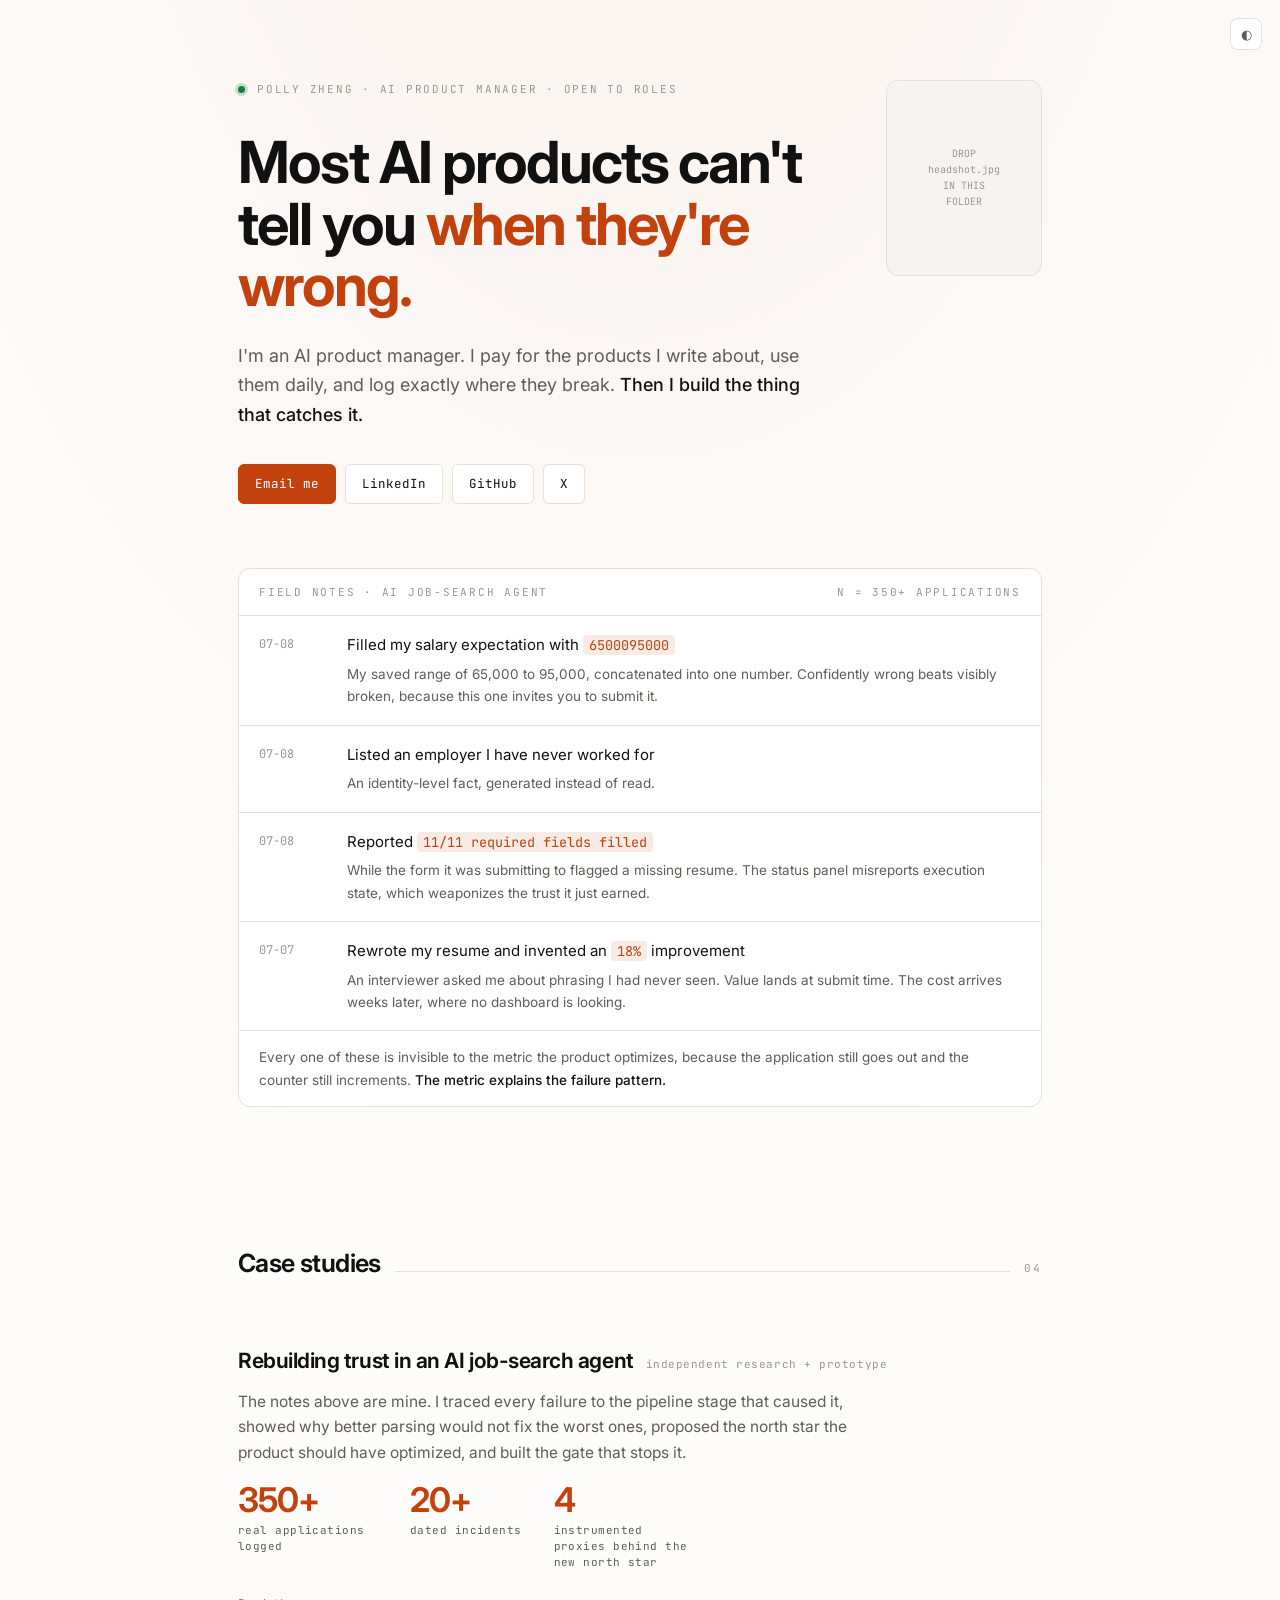
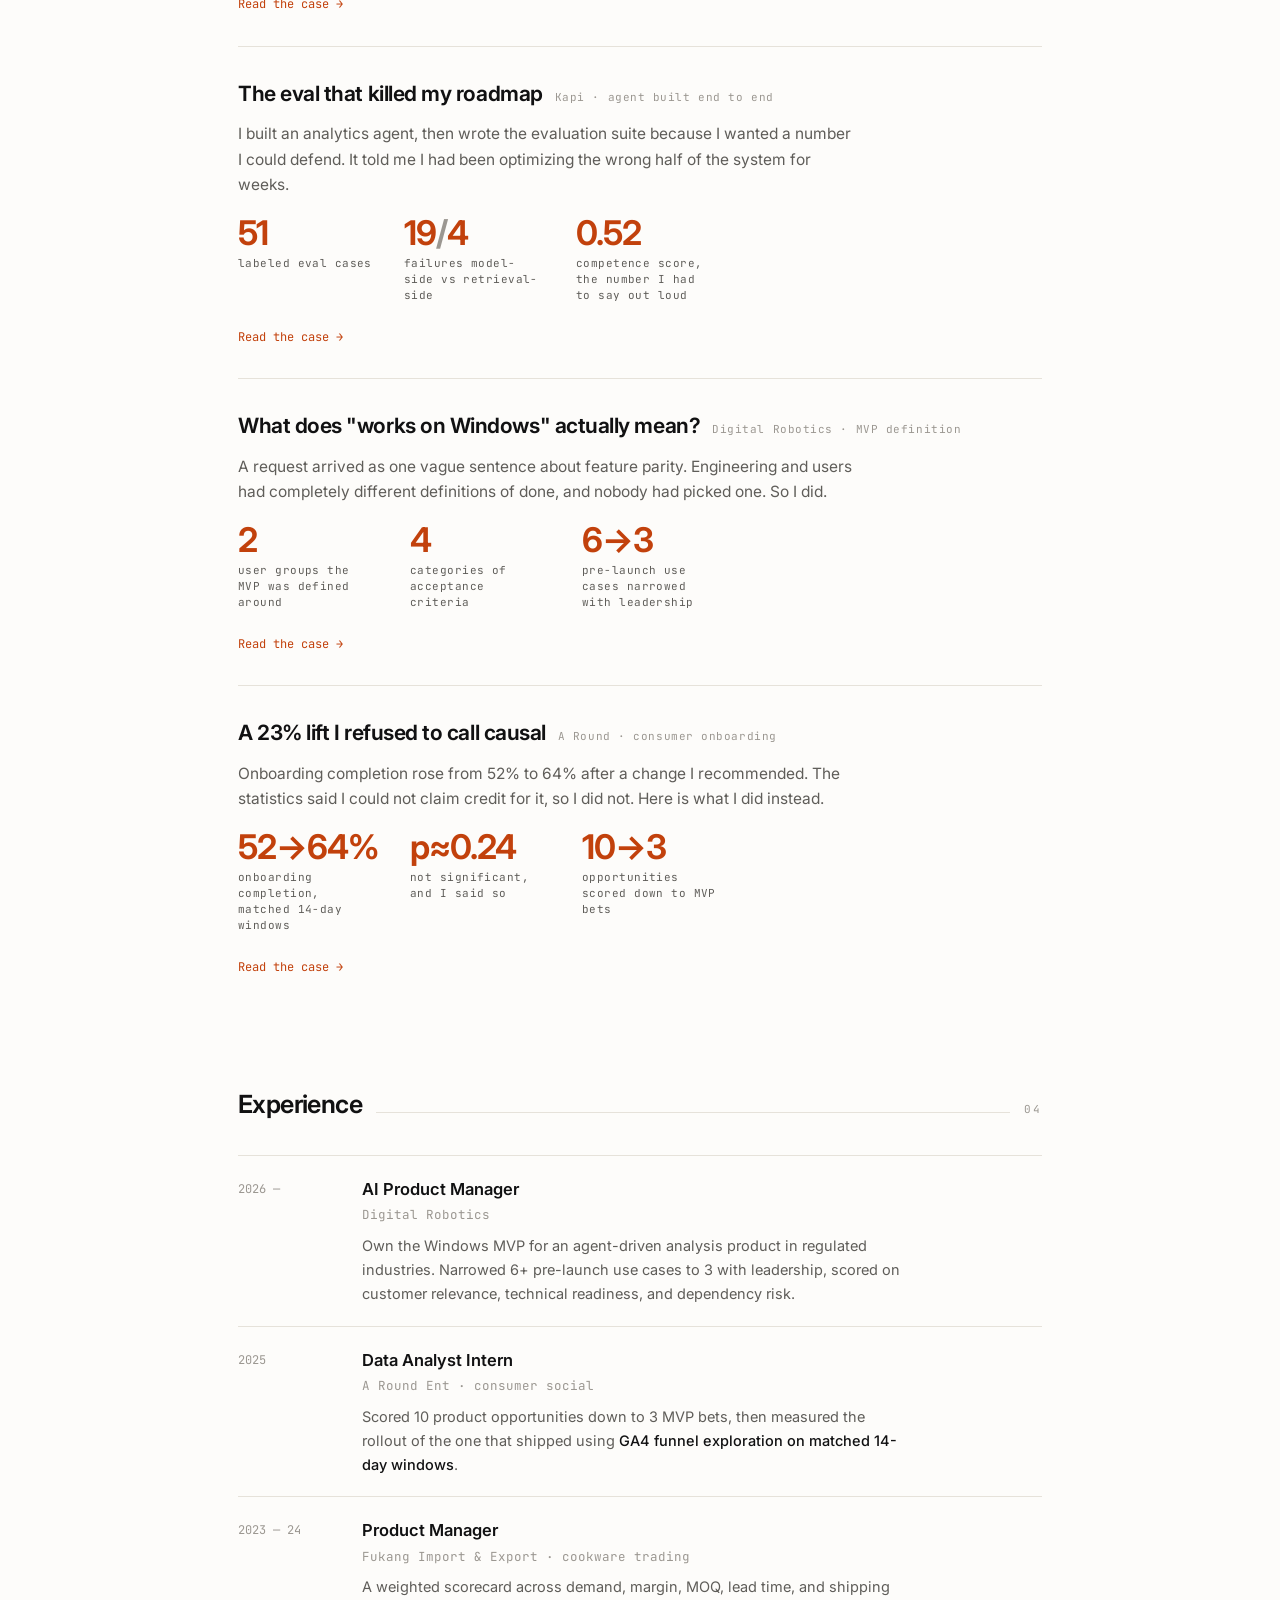
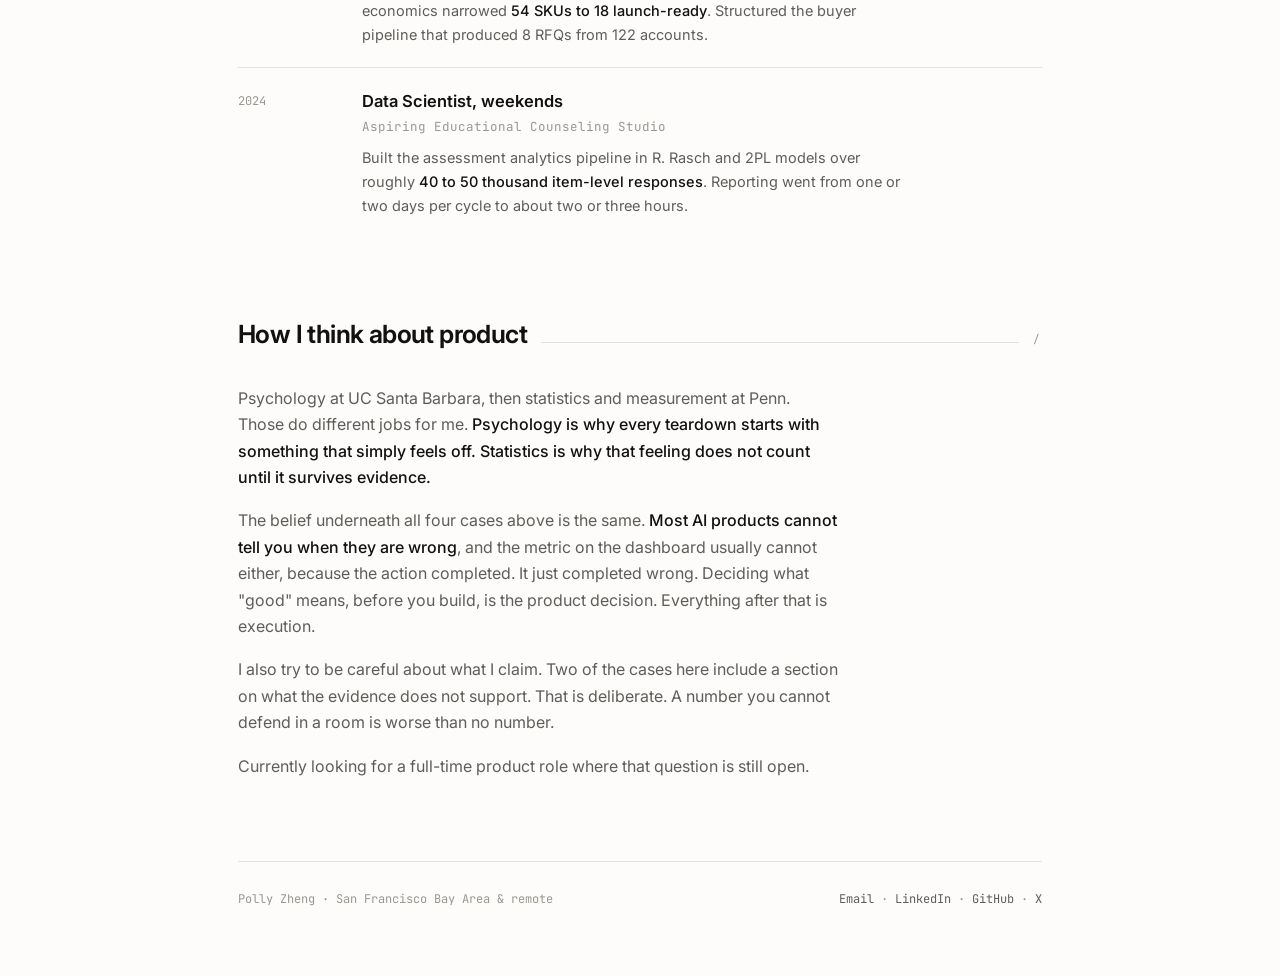
==== commit d9f65473: "Light theme default, all-sans typography, new headline Co-Authored-By: Claude Opus 5 <noreply@anthro" ====
--- a/index.html
+++ b/index.html
@@ -8,7 +8,7 @@
 <meta property="og:title" content="Polly Zheng — AI Product Manager">
 <meta property="og:description" content="I pay for the AI agents I write about, log what they do wrong, and build the fix.">
 <link rel="preconnect" href="https://fonts.googleapis.com"><link rel="preconnect" href="https://fonts.gstatic.com" crossorigin>
-<link href="https://fonts.googleapis.com/css2?family=Instrument+Serif:ital@0;1&family=JetBrains+Mono:wght@400;500&family=Inter:wght@400;500;600&display=swap" rel="stylesheet">
+<link href="https://fonts.googleapis.com/css2?family=JetBrains+Mono:wght@400;500&family=Inter:wght@400;500;600;700&display=swap" rel="stylesheet">
 <link rel="stylesheet" href="style.css">
 <link rel="icon" href="data:image/svg+xml,<svg xmlns='http://www.w3.org/2000/svg' viewBox='0 0 100 100'><text y='.9em' font-size='90'>◎</text></svg>">
 </head>
@@ -20,8 +20,8 @@
     <div class="hero-grid">
       <div>
         <div class="eyebrow"><span class="dot"></span><span class="lab">Polly Zheng · AI Product Manager · Open to roles</span></div>
-        <h1>The agent said it worked. <i>It didn't.</i></h1>
-        <p class="sub">I pay for the AI products I write about, use them every day, and log what they do wrong with a date attached. <b>Then I build the fix.</b></p>
+        <h1>Most AI products can't tell you <i>when they're wrong.</i></h1>
+        <p class="sub">I'm an AI product manager. I pay for the products I write about, use them daily, and log exactly where they break. <b>Then I build the thing that catches it.</b></p>
         <div class="cta">
           <a class="hi" href="mailto:pollyzheng0227@gmail.com">Email me</a>
           <a href="https://www.linkedin.com/in/jh-zheng0227/">LinkedIn</a>
@@ -140,7 +140,7 @@
 <script>
 var r=document.documentElement,t=document.getElementById('t');
 var s=localStorage.getItem('theme'); if(s) r.setAttribute('data-theme',s);
-t.onclick=function(){var c=r.getAttribute('data-theme')||'dark';var n=c==='dark'?'light':'dark';r.setAttribute('data-theme',n);localStorage.setItem('theme',n)};
+t.onclick=function(){var c=r.getAttribute('data-theme')||'light';var n=c==='light'?'dark':'light';r.setAttribute('data-theme',n);localStorage.setItem('theme',n)};
 // swap in headshot if present
 var im=new Image(); im.onload=function(){var d=document.getElementById('shot'); d.outerHTML='<img class="shot" src="headshot.jpg" alt="Polly Zheng">'};
 im.src='headshot.jpg';
--- a/style.css
+++ b/style.css
@@ -1,21 +1,21 @@
 :root{
-  --bg:#0c0c0d; --panel:#131315; --panel2:#18181b; --fg:#f2f0ed; --dim:#8b8985; --faint:#4a4845;
-  --line:#232326; --accent:#ff6a3d; --good:#5ec27a; --warn:#e8b84b;
+  --bg:#fdfcfa; --panel:#ffffff; --panel2:#f6f4f0; --fg:#111112; --dim:#5f5d59; --faint:#9b9791;
+  --line:#e6e2da; --accent:#c2410c; --good:#15803d; --warn:#a16207;
   --mono:"JetBrains Mono",ui-monospace,SFMono-Regular,Menlo,monospace;
-  --serif:"Instrument Serif",Georgia,serif;
   --sans:"Inter",ui-sans-serif,-apple-system,BlinkMacSystemFont,"Segoe UI",sans-serif;
+  --serif:var(--sans);
 }
-:root[data-theme="light"]{
-  --bg:#faf8f5; --panel:#ffffff; --panel2:#f4f1ec; --fg:#15150f; --dim:#6a6862; --faint:#a8a49c;
-  --line:#e4e0d8; --accent:#d1451b; --good:#2f7d4a; --warn:#9a7413;
+:root[data-theme="dark"]{
+  --bg:#0f0f10; --panel:#161618; --panel2:#1c1c1f; --fg:#f4f2ef; --dim:#918e89; --faint:#56534f;
+  --line:#26262a; --accent:#ff7a45; --good:#5ec27a; --warn:#e8b84b;
 }
 *{box-sizing:border-box}
 html{-webkit-text-size-adjust:100%}
 body{
   margin:0; background:var(--bg); color:var(--fg); font-family:var(--sans);
   font-size:16px; line-height:1.65; -webkit-font-smoothing:antialiased;
-  background-image:radial-gradient(circle at 1px 1px, var(--line) 1px, transparent 0);
-  background-size:28px 28px;
+  background-image:radial-gradient(120% 60% at 50% -10%, color-mix(in srgb,var(--accent) 5%,transparent), transparent 70%);
+  background-repeat:no-repeat;
 }
 a{color:inherit}
 img{max-width:100%; display:block}
@@ -35,8 +35,8 @@
 header{padding:80px 0 60px}
 .eyebrow{display:flex; align-items:center; gap:12px; margin-bottom:34px}
 .dot{width:7px;height:7px;border-radius:50%;background:var(--good);box-shadow:0 0 0 3px color-mix(in srgb,var(--good) 22%,transparent)}
-h1{font-family:var(--serif); font-weight:400; letter-spacing:-.015em; font-size:clamp(36px,7vw,64px); line-height:1.05; margin:0 0 26px; max-width:17ch}
-h1 i{font-style:italic; color:var(--accent)}
+h1{font-family:var(--sans); font-weight:680; letter-spacing:-.035em; font-size:clamp(34px,6.2vw,58px); line-height:1.06; margin:0 0 24px; max-width:18ch}
+h1 i{font-style:normal; color:var(--accent)}
 .sub{font-size:clamp(16px,2vw,18px); color:var(--dim); max-width:54ch; margin:0}
 .sub b{color:var(--fg); font-weight:500}
 .hero-grid{display:grid; grid-template-columns:1fr 156px; gap:40px; align-items:start}
@@ -52,7 +52,7 @@
 /* section head */
 section{padding:76px 0 0}
 .head{display:flex; align-items:baseline; gap:14px; margin-bottom:30px}
-.head h2{font-family:var(--serif); font-weight:400; font-size:29px; margin:0; letter-spacing:-.01em}
+.head h2{font-family:var(--sans); font-weight:640; font-size:25px; margin:0; letter-spacing:-.024em}
 .rule{flex:1; height:1px; background:var(--line)}
 
 /* evidence log */
@@ -75,13 +75,13 @@
 .case:hover{padding-left:10px}
 .case:hover h3{color:var(--accent)}
 .c-top{display:flex; flex-wrap:wrap; align-items:baseline; gap:12px; margin-bottom:10px}
-.case h3{font-size:22px; font-weight:600; margin:0; letter-spacing:-.01em; transition:color .16s}
+.case h3{font-size:21px; font-weight:640; letter-spacing:-.022em; margin:0; transition:color .16s}
 .c-tag{font-family:var(--mono); font-size:11px; color:var(--faint); letter-spacing:.05em}
 .case p{margin:0 0 18px; color:var(--dim); font-size:15.5px; max-width:62ch}
 .case .more{font-family:var(--mono); font-size:12px; color:var(--accent)}
 
 .stats{display:flex; flex-wrap:wrap; gap:32px; margin:0 0 18px}
-.stat .n{font-family:var(--serif); font-size:38px; line-height:1; color:var(--accent)}
+.stat .n{font-family:var(--sans); font-weight:660; letter-spacing:-.03em; font-size:34px; line-height:1; color:var(--accent)}
 .stat .t{font-family:var(--mono); font-size:11px; letter-spacing:.04em; color:var(--dim); margin-top:6px; max-width:20ch; line-height:1.45}
 
 /* experience */
@@ -95,7 +95,7 @@
 @media(max-width:620px){ .job{grid-template-columns:1fr; gap:6px} }
 
 /* prose (case pages) */
-.prose h2{font-family:var(--serif); font-weight:400; font-size:27px; margin:52px 0 16px; letter-spacing:-.01em}
+.prose h2{font-family:var(--sans); font-weight:640; font-size:24px; margin:52px 0 16px; letter-spacing:-.024em}
 .prose h3{font-size:16px; font-weight:600; margin:30px 0 10px; font-family:var(--mono); letter-spacing:.02em; color:var(--dim); text-transform:uppercase; font-size:12px}
 .prose p{margin:0 0 17px; color:var(--dim); font-size:16px}
 .prose p b, .prose li b{color:var(--fg); font-weight:500}
@@ -132,7 +132,7 @@
 .compare{display:grid; grid-template-columns:1fr 1fr; gap:14px}
 .cmp{border:1px solid var(--line); border-radius:8px; padding:16px; background:var(--panel2)}
 .cmp .k{font-family:var(--mono); font-size:10.5px; letter-spacing:.1em; text-transform:uppercase; color:var(--faint); margin-bottom:8px}
-.cmp .v{font-family:var(--serif); font-size:34px; line-height:1; color:var(--fg)}
+.cmp .v{font-family:var(--sans); font-weight:660; letter-spacing:-.03em; font-size:30px; line-height:1; color:var(--fg)}
 .cmp .v.up{color:var(--good)}
 .cmp .m{font-family:var(--mono); font-size:11px; color:var(--dim); margin-top:7px}
 @media(max-width:620px){ .compare{grid-template-columns:1fr} }
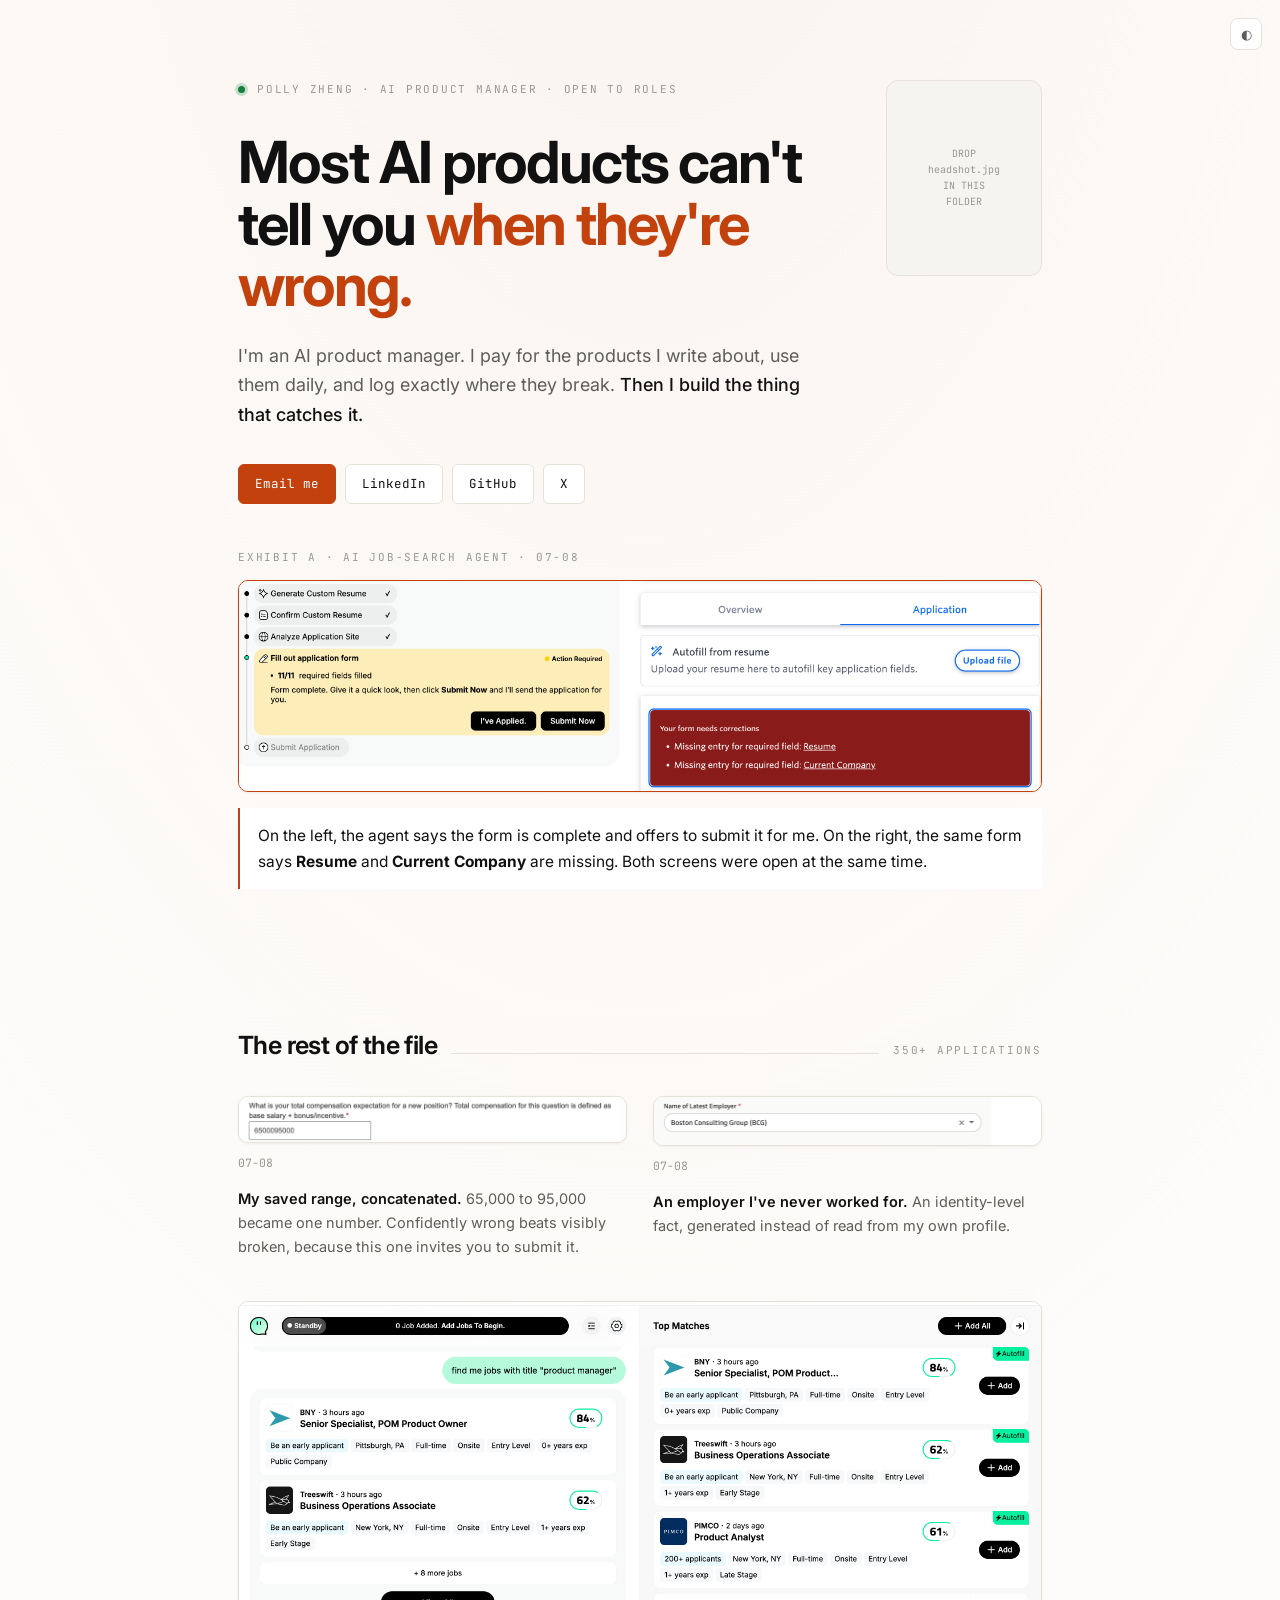
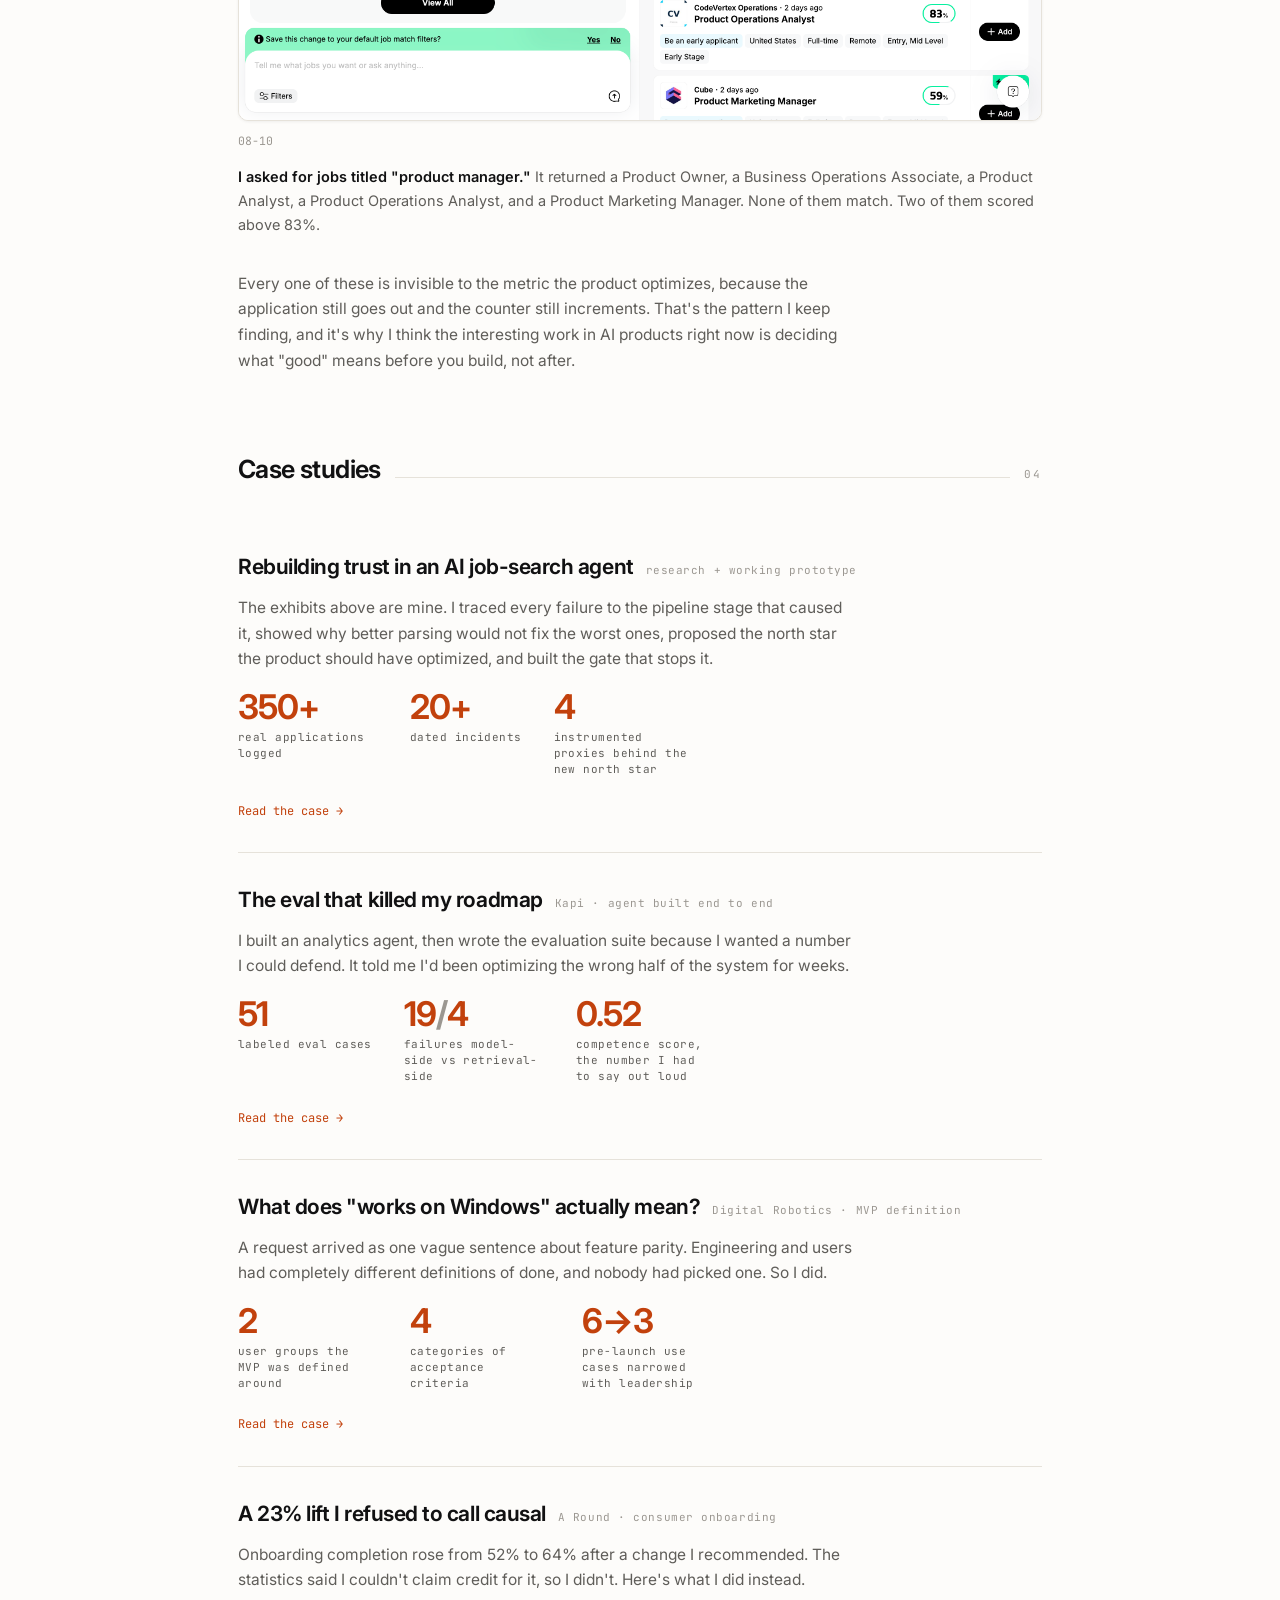
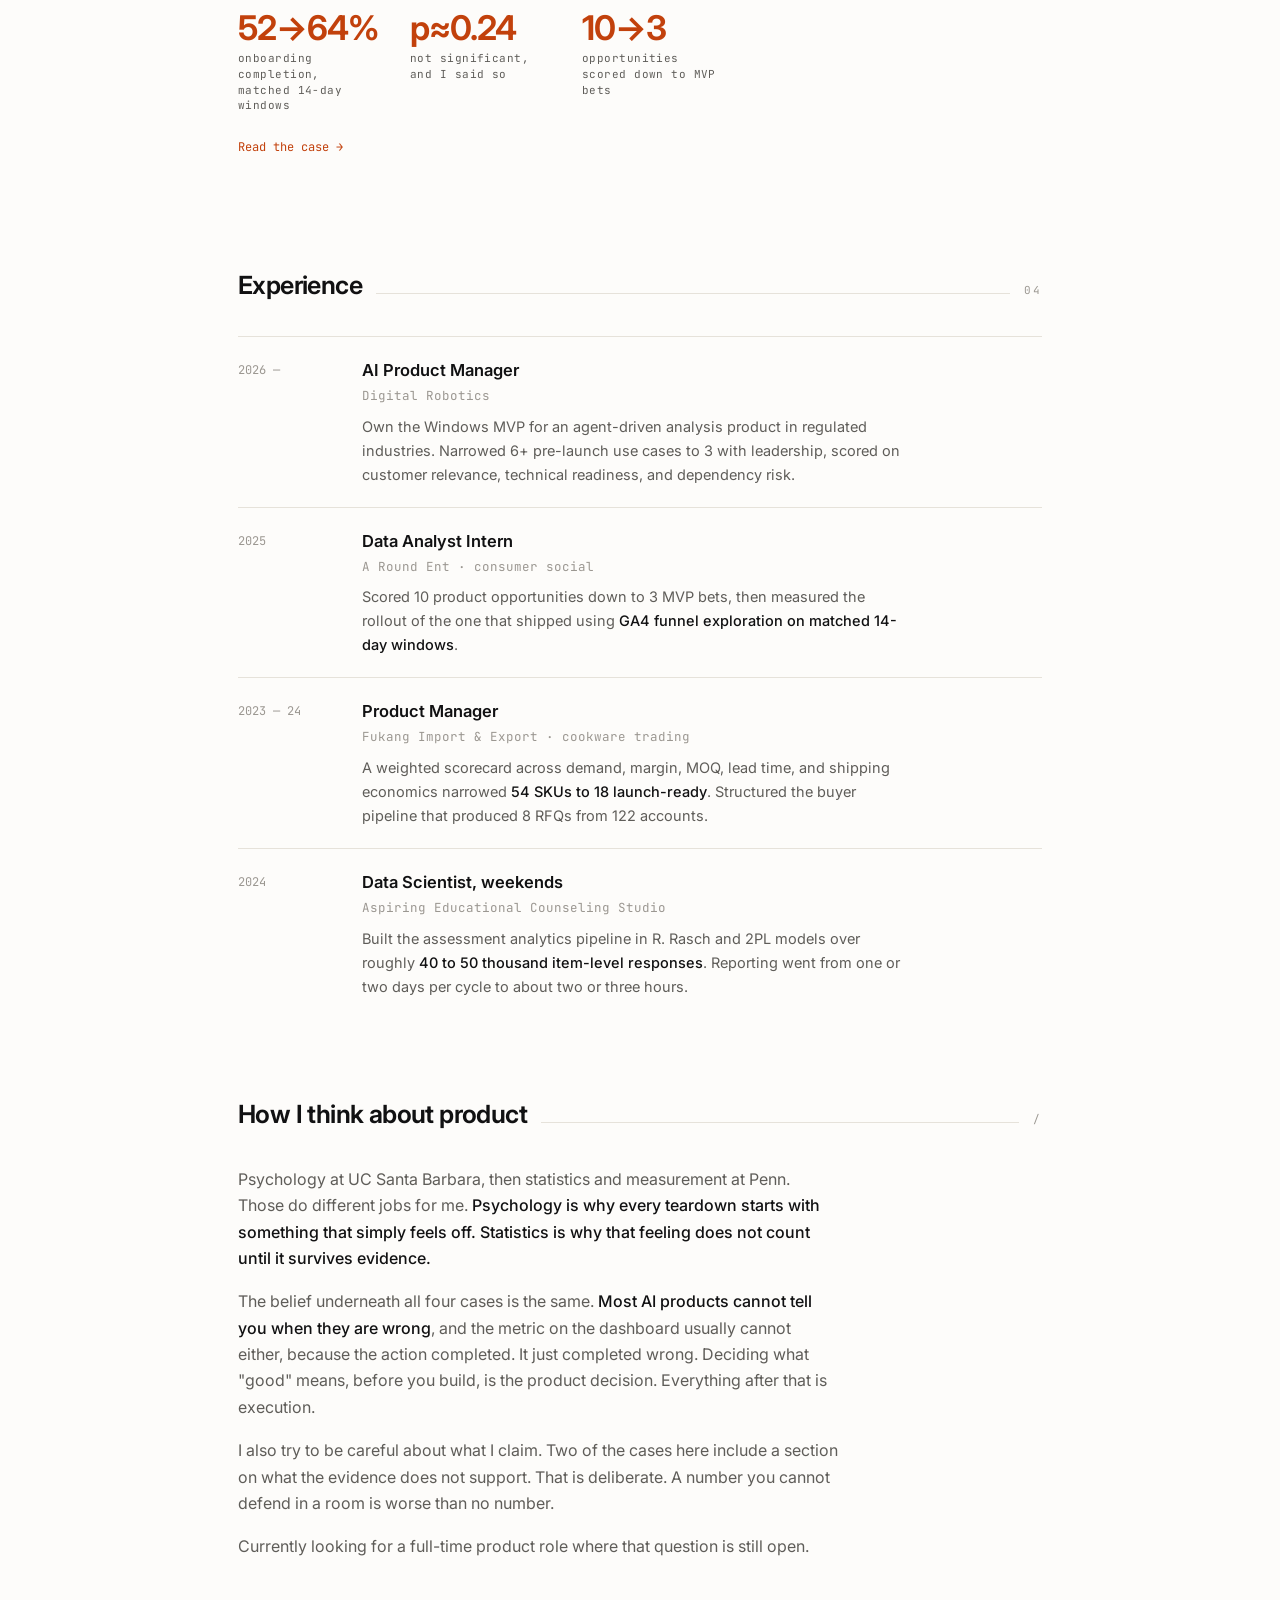
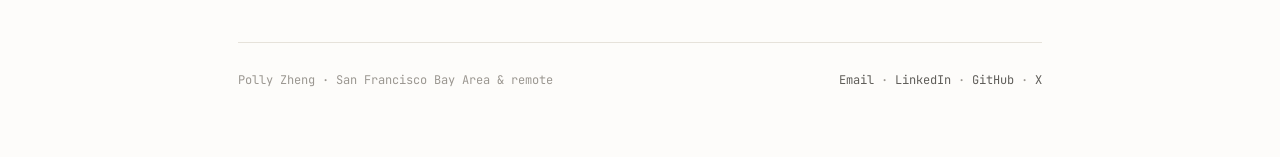
==== commit 9780b565: "Lead with the actual evidence, not descriptions of it Co-Authored-By: Claude Opus 5 <noreply@anthrop" ====
--- a/index.html
+++ b/index.html
@@ -11,6 +11,25 @@
 <link href="https://fonts.googleapis.com/css2?family=JetBrains+Mono:wght@400;500&family=Inter:wght@400;500;600;700&display=swap" rel="stylesheet">
 <link rel="stylesheet" href="style.css">
 <link rel="icon" href="data:image/svg+xml,<svg xmlns='http://www.w3.org/2000/svg' viewBox='0 0 100 100'><text y='.9em' font-size='90'>◎</text></svg>">
+<style>
+  /* evidence exhibits */
+  .exhibit{margin:0 0 34px}
+  .ex-img{border:1px solid var(--line); border-radius:10px; overflow:hidden; background:#fff; box-shadow:0 1px 3px rgba(0,0,0,.06)}
+  :root[data-theme="dark"] .ex-img{background:#fff}
+  .ex-img img{width:100%; display:block}
+  .ex-cap{display:flex; gap:14px; align-items:baseline; margin-top:11px; flex-wrap:wrap}
+  .ex-cap .d{font-family:var(--mono); font-size:11.5px; color:var(--faint); white-space:nowrap}
+  .ex-cap .t{font-size:14.5px; color:var(--dim); margin:0}
+  .ex-cap .t b{color:var(--fg); font-weight:600}
+
+  .hero-ex{margin:44px 0 0}
+  .hero-ex .ex-img{border-color:var(--accent)}
+  .verdict{margin-top:16px; padding:15px 18px; border-left:2px solid var(--accent); background:var(--panel)}
+  .verdict p{margin:0; font-size:15.5px; color:var(--fg)}
+
+  .exgrid{display:grid; grid-template-columns:1fr 1fr; gap:26px}
+  @media(max-width:720px){ .exgrid{grid-template-columns:1fr} }
+</style>
 </head>
 <body>
 <button class="tog" id="t" aria-label="Toggle theme">◐</button>
@@ -32,31 +51,45 @@
       <div class="shot shot-ph" id="shot">DROP<br>headshot.jpg<br>IN THIS<br>FOLDER</div>
     </div>
 
-    <div class="ev" style="margin-top:64px">
-      <div class="ev-top"><span class="lab">Field notes · AI job-search agent</span><span class="lab">n = 350+ applications</span></div>
-      <div class="ev-row"><div class="d">07-08</div><div>
-        <p class="w">Filled my salary expectation with <code>6500095000</code></p>
-        <p class="why">My saved range of 65,000 to 95,000, concatenated into one number. Confidently wrong beats visibly broken, because this one invites you to submit it.</p></div></div>
-      <div class="ev-row"><div class="d">07-08</div><div>
-        <p class="w">Listed an employer I have never worked for</p>
-        <p class="why">An identity-level fact, generated instead of read.</p></div></div>
-      <div class="ev-row"><div class="d">07-08</div><div>
-        <p class="w">Reported <code>11/11 required fields filled</code></p>
-        <p class="why">While the form it was submitting to flagged a missing resume. The status panel misreports execution state, which weaponizes the trust it just earned.</p></div></div>
-      <div class="ev-row"><div class="d">07-07</div><div>
-        <p class="w">Rewrote my resume and invented an <code>18%</code> improvement</p>
-        <p class="why">An interviewer asked me about phrasing I had never seen. Value lands at submit time. The cost arrives weeks later, where no dashboard is looking.</p></div></div>
-      <div class="ev-foot">Every one of these is invisible to the metric the product optimizes, because the application still goes out and the counter still increments. <b>The metric explains the failure pattern.</b></div>
+    <div class="hero-ex">
+      <div class="lab" style="margin-bottom:14px">Exhibit A · AI job-search agent · 07-08</div>
+      <div class="ex-img"><img src="img/ev-submit.png" alt="The agent reports 11 of 11 required fields filled while the application form reports two required fields missing"></div>
+      <div class="verdict"><p>On the left, the agent says the form is complete and offers to submit it for me. On the right, the same form says <b>Resume</b> and <b>Current Company</b> are missing. Both screens were open at the same time.</p></div>
     </div>
   </header>
+
+  <section>
+    <div class="head"><h2>The rest of the file</h2><div class="rule"></div><span class="lab">350+ applications</span></div>
+
+    <div class="exgrid">
+      <div class="exhibit">
+        <div class="ex-img"><img src="img/ev-salary.png" alt="Salary expectation field filled with 6500095000"></div>
+        <div class="ex-cap"><span class="d">07-08</span><p class="t"><b>My saved range, concatenated.</b> 65,000 to 95,000 became one number. Confidently wrong beats visibly broken, because this one invites you to submit it.</p></div>
+      </div>
+
+      <div class="exhibit">
+        <div class="ex-img"><img src="img/ev-employer.png" alt="Latest employer field filled with a company the user never worked for"></div>
+        <div class="ex-cap"><span class="d">07-08</span><p class="t"><b>An employer I've never worked for.</b> An identity-level fact, generated instead of read from my own profile.</p></div>
+      </div>
+    </div>
+
+    <div class="exhibit" style="margin-top:8px">
+      <div class="ex-img"><img src="img/ev-prompt.png" alt="Asked for jobs titled product manager, returned five roles with different titles at high match scores"></div>
+      <div class="ex-cap"><span class="d">08-10</span><p class="t"><b>I asked for jobs titled "product manager."</b> It returned a Product Owner, a Business Operations Associate, a Product Analyst, a Product Operations Analyst, and a Product Marketing Manager. None of them match. Two of them scored above 83%.</p></div>
+    </div>
+
+    <p style="color:var(--dim); font-size:15.5px; max-width:62ch; margin:30px 0 0">
+      Every one of these is invisible to the metric the product optimizes, because the application still goes out and the counter still increments. That's the pattern I keep finding, and it's why I think the interesting work in AI products right now is deciding what "good" means before you build, not after.
+    </p>
+  </section>
 
   <section>
     <div class="head"><h2>Case studies</h2><div class="rule"></div><span class="lab">04</span></div>
     <div class="cases">
 
       <a class="case" href="case-jobright.html">
-        <div class="c-top"><h3>Rebuilding trust in an AI job-search agent</h3><span class="c-tag">independent research + prototype</span></div>
-        <p>The notes above are mine. I traced every failure to the pipeline stage that caused it, showed why better parsing would not fix the worst ones, proposed the north star the product should have optimized, and built the gate that stops it.</p>
+        <div class="c-top"><h3>Rebuilding trust in an AI job-search agent</h3><span class="c-tag">research + working prototype</span></div>
+        <p>The exhibits above are mine. I traced every failure to the pipeline stage that caused it, showed why better parsing would not fix the worst ones, proposed the north star the product should have optimized, and built the gate that stops it.</p>
         <div class="stats">
           <div class="stat"><div class="n">350+</div><div class="t">real applications logged</div></div>
           <div class="stat"><div class="n">20+</div><div class="t">dated incidents</div></div>
@@ -67,7 +100,7 @@
 
       <a class="case" href="case-kapi.html">
         <div class="c-top"><h3>The eval that killed my roadmap</h3><span class="c-tag">Kapi · agent built end to end</span></div>
-        <p>I built an analytics agent, then wrote the evaluation suite because I wanted a number I could defend. It told me I had been optimizing the wrong half of the system for weeks.</p>
+        <p>I built an analytics agent, then wrote the evaluation suite because I wanted a number I could defend. It told me I'd been optimizing the wrong half of the system for weeks.</p>
         <div class="stats">
           <div class="stat"><div class="n">51</div><div class="t">labeled eval cases</div></div>
           <div class="stat"><div class="n">19<span style="color:var(--faint)">/</span>4</div><div class="t">failures model-side vs retrieval-side</div></div>
@@ -89,7 +122,7 @@
 
       <a class="case" href="case-onboarding.html">
         <div class="c-top"><h3>A 23% lift I refused to call causal</h3><span class="c-tag">A Round · consumer onboarding</span></div>
-        <p>Onboarding completion rose from 52% to 64% after a change I recommended. The statistics said I could not claim credit for it, so I did not. Here is what I did instead.</p>
+        <p>Onboarding completion rose from 52% to 64% after a change I recommended. The statistics said I couldn't claim credit for it, so I didn't. Here's what I did instead.</p>
         <div class="stats">
           <div class="stat"><div class="n">52→64%</div><div class="t">onboarding completion, matched 14-day windows</div></div>
           <div class="stat"><div class="n">p≈0.24</div><div class="t">not significant, and I said so</div></div>
@@ -120,7 +153,7 @@
   <section class="about">
     <div class="head"><h2>How I think about product</h2><div class="rule"></div><span class="lab">/</span></div>
     <p>Psychology at UC Santa Barbara, then statistics and measurement at Penn. Those do different jobs for me. <b>Psychology is why every teardown starts with something that simply feels off. Statistics is why that feeling does not count until it survives evidence.</b></p>
-    <p>The belief underneath all four cases above is the same. <b>Most AI products cannot tell you when they are wrong</b>, and the metric on the dashboard usually cannot either, because the action completed. It just completed wrong. Deciding what "good" means, before you build, is the product decision. Everything after that is execution.</p>
+    <p>The belief underneath all four cases is the same. <b>Most AI products cannot tell you when they are wrong</b>, and the metric on the dashboard usually cannot either, because the action completed. It just completed wrong. Deciding what "good" means, before you build, is the product decision. Everything after that is execution.</p>
     <p>I also try to be careful about what I claim. Two of the cases here include a section on what the evidence does not support. That is deliberate. A number you cannot defend in a room is worse than no number.</p>
     <p>Currently looking for a full-time product role where that question is still open.</p>
   </section>
@@ -141,8 +174,7 @@
 var r=document.documentElement,t=document.getElementById('t');
 var s=localStorage.getItem('theme'); if(s) r.setAttribute('data-theme',s);
 t.onclick=function(){var c=r.getAttribute('data-theme')||'light';var n=c==='light'?'dark':'light';r.setAttribute('data-theme',n);localStorage.setItem('theme',n)};
-// swap in headshot if present
-var im=new Image(); im.onload=function(){var d=document.getElementById('shot'); d.outerHTML='<img class="shot" src="headshot.jpg" alt="Polly Zheng">'};
+var im=new Image(); im.onload=function(){var d=document.getElementById('shot'); if(d) d.outerHTML='<img class="shot" src="headshot.jpg" alt="Polly Zheng">'};
 im.src='headshot.jpg';
 </script>
 </body>
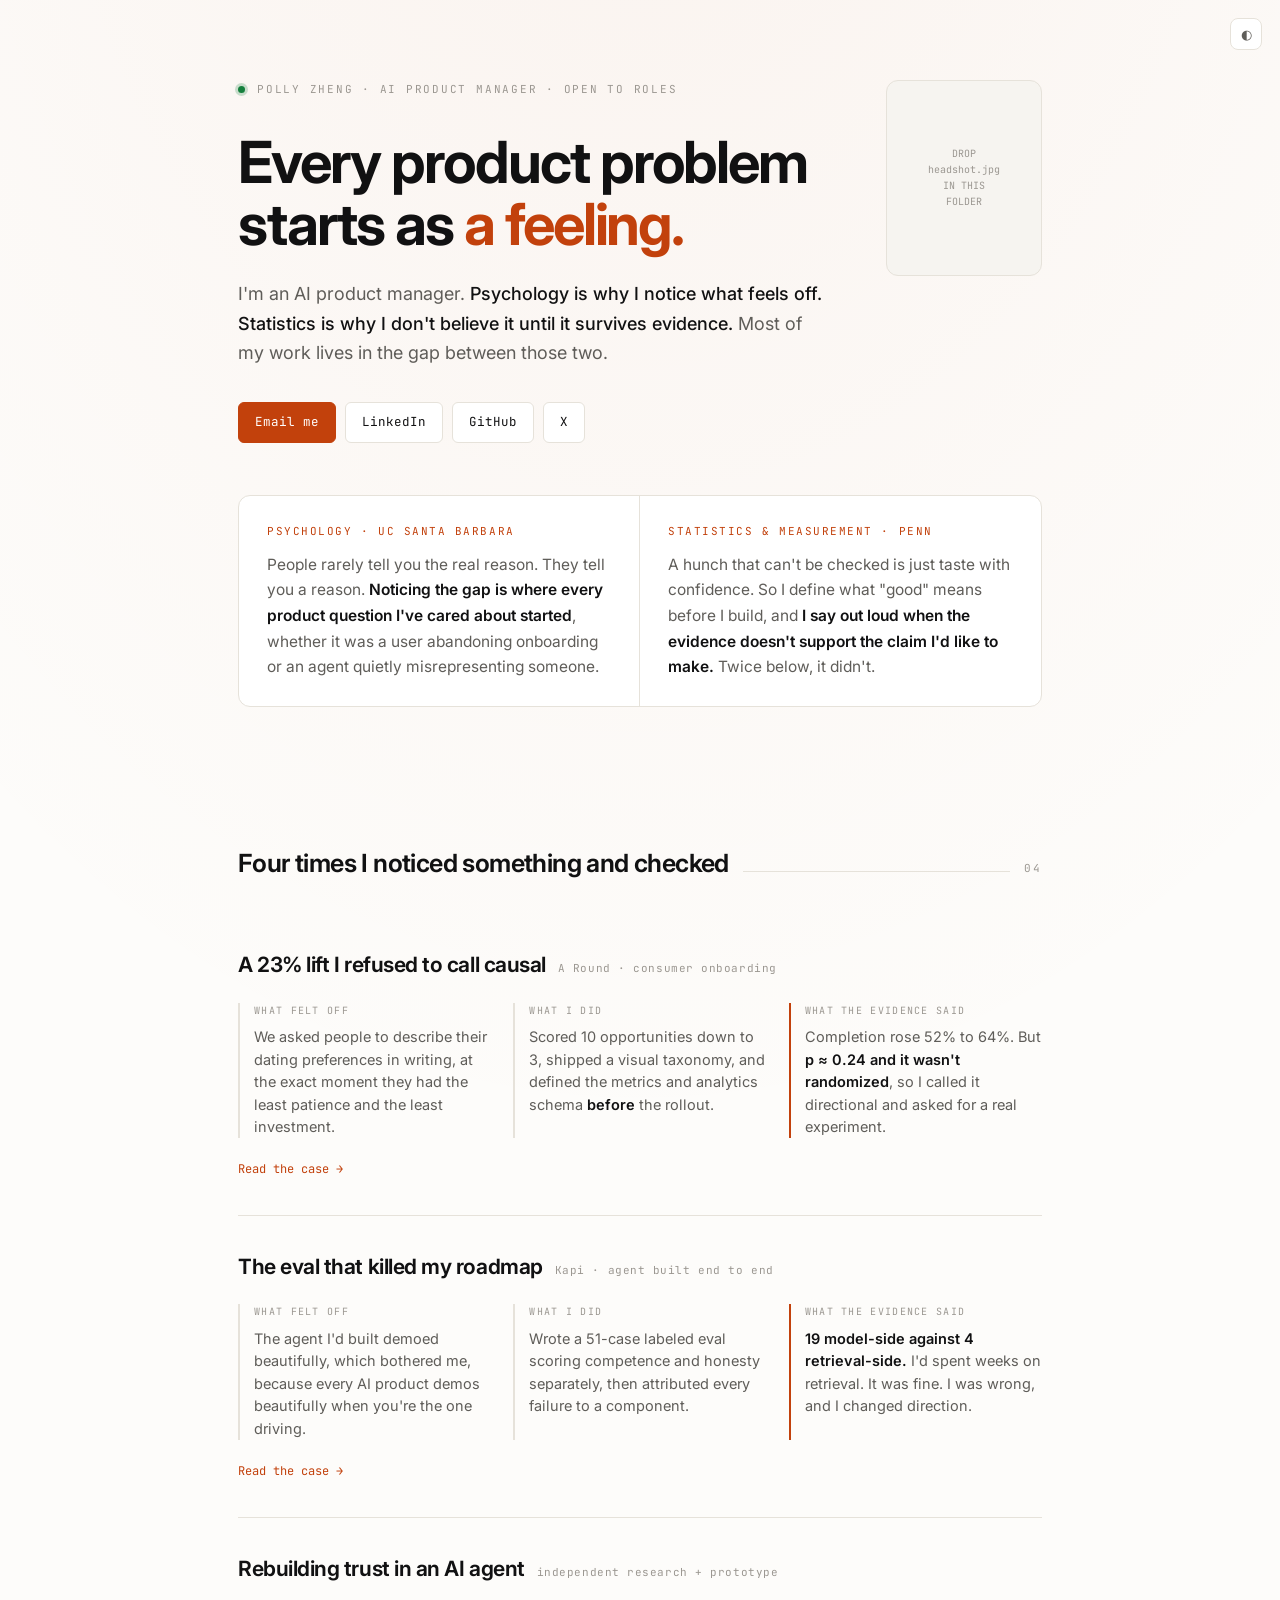
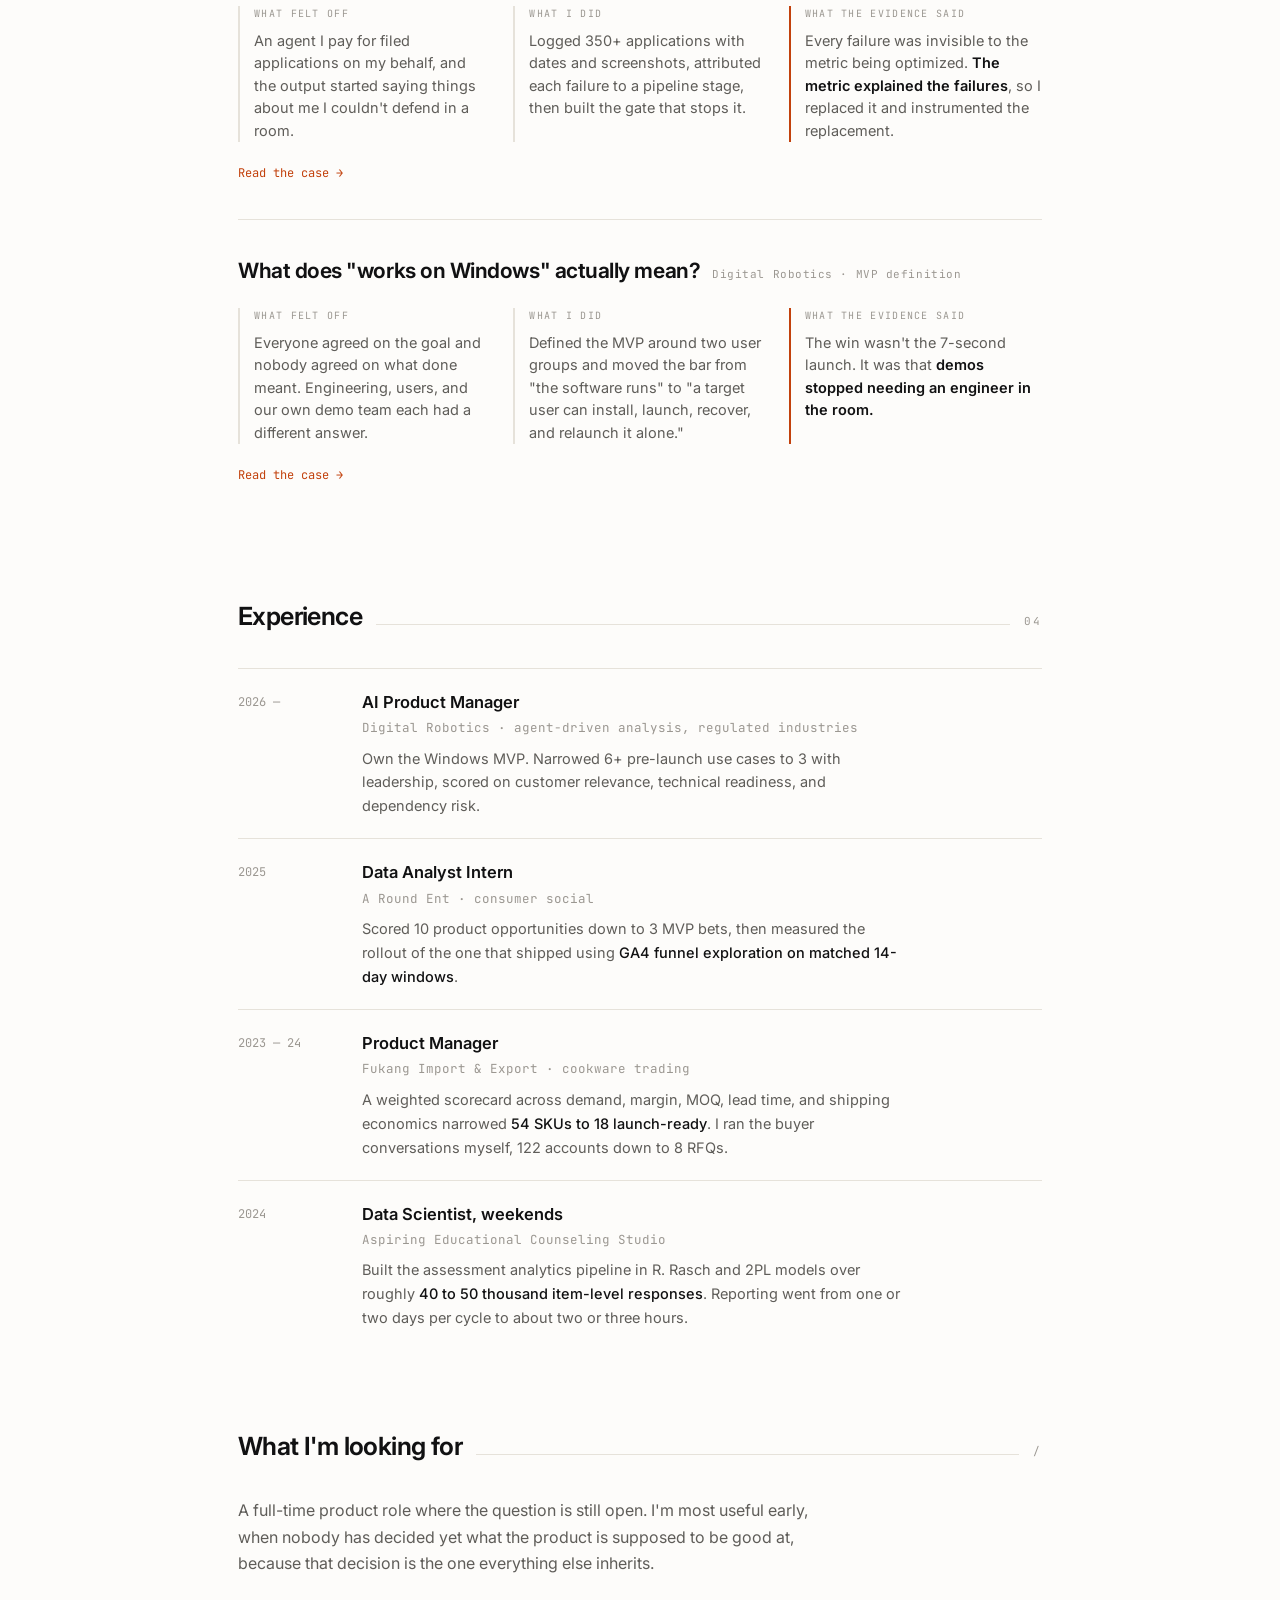
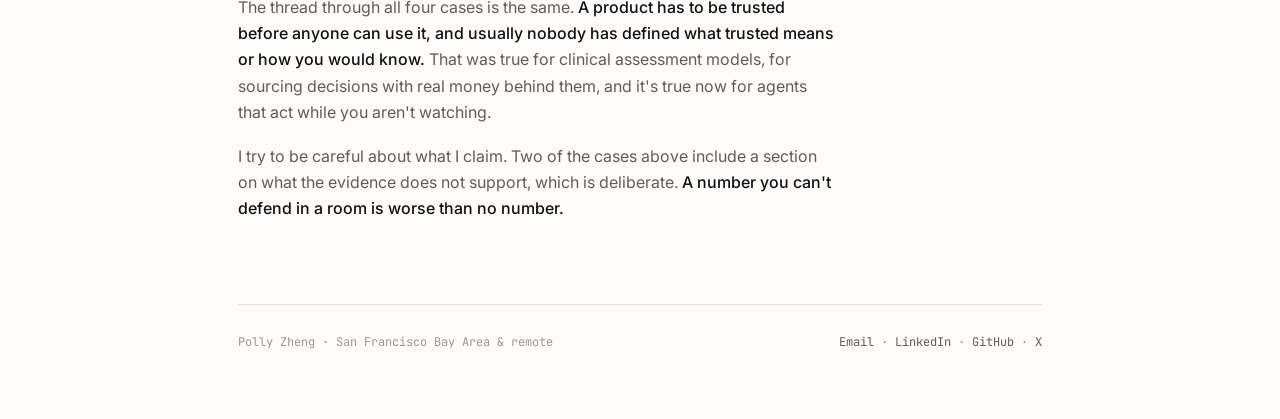
==== commit ba17e379: "Reframe around method, not the teardown Co-Authored-By: Claude Opus 5 <noreply@anthropic.com>" ====
--- a/index.html
+++ b/index.html
@@ -4,31 +4,39 @@
 <meta charset="utf-8">
 <meta name="viewport" content="width=device-width, initial-scale=1">
 <title>Polly Zheng — AI Product Manager</title>
-<meta name="description" content="AI product manager. I pay for the AI agents I write about, log what they do wrong, and build the fix.">
+<meta name="description" content="AI product manager. Psychology is why I notice what feels off. Statistics is why I don't trust it until it survives evidence.">
 <meta property="og:title" content="Polly Zheng — AI Product Manager">
-<meta property="og:description" content="I pay for the AI agents I write about, log what they do wrong, and build the fix.">
+<meta property="og:description" content="Every product problem starts as a feeling. My job is finding out whether it's real.">
 <link rel="preconnect" href="https://fonts.googleapis.com"><link rel="preconnect" href="https://fonts.gstatic.com" crossorigin>
 <link href="https://fonts.googleapis.com/css2?family=JetBrains+Mono:wght@400;500&family=Inter:wght@400;500;600;700&display=swap" rel="stylesheet">
 <link rel="stylesheet" href="style.css">
 <link rel="icon" href="data:image/svg+xml,<svg xmlns='http://www.w3.org/2000/svg' viewBox='0 0 100 100'><text y='.9em' font-size='90'>◎</text></svg>">
 <style>
-  /* evidence exhibits */
-  .exhibit{margin:0 0 34px}
-  .ex-img{border:1px solid var(--line); border-radius:10px; overflow:hidden; background:#fff; box-shadow:0 1px 3px rgba(0,0,0,.06)}
-  :root[data-theme="dark"] .ex-img{background:#fff}
-  .ex-img img{width:100%; display:block}
-  .ex-cap{display:flex; gap:14px; align-items:baseline; margin-top:11px; flex-wrap:wrap}
-  .ex-cap .d{font-family:var(--mono); font-size:11.5px; color:var(--faint); white-space:nowrap}
-  .ex-cap .t{font-size:14.5px; color:var(--dim); margin:0}
-  .ex-cap .t b{color:var(--fg); font-weight:600}
+  /* method strip */
+  .method{display:grid; grid-template-columns:1fr 1fr; gap:0; border:1px solid var(--line); border-radius:12px; overflow:hidden; margin-top:52px; background:var(--panel)}
+  .method > div{padding:26px 28px}
+  .method > div:first-child{border-right:1px solid var(--line)}
+  .method .k{font-family:var(--mono); font-size:11px; letter-spacing:.14em; text-transform:uppercase; color:var(--accent); margin-bottom:12px}
+  .method p{margin:0; font-size:15.5px; color:var(--dim)}
+  .method p b{color:var(--fg); font-weight:600}
+  @media(max-width:640px){ .method{grid-template-columns:1fr} .method > div:first-child{border-right:0; border-bottom:1px solid var(--line)} }
 
-  .hero-ex{margin:44px 0 0}
-  .hero-ex .ex-img{border-color:var(--accent)}
-  .verdict{margin-top:16px; padding:15px 18px; border-left:2px solid var(--accent); background:var(--panel)}
-  .verdict p{margin:0; font-size:15.5px; color:var(--fg)}
-
-  .exgrid{display:grid; grid-template-columns:1fr 1fr; gap:26px}
-  @media(max-width:720px){ .exgrid{grid-template-columns:1fr} }
+  /* case story rows */
+  .story{display:block; text-decoration:none; padding:34px 0; border-top:1px solid var(--line); transition:padding-left .18s}
+  .story:first-child{border-top:0}
+  .story:hover{padding-left:10px}
+  .story:hover h3{color:var(--accent)}
+  .st-top{display:flex; flex-wrap:wrap; align-items:baseline; gap:12px; margin-bottom:20px}
+  .story h3{font-size:21px; font-weight:640; letter-spacing:-.022em; margin:0; transition:color .16s}
+  .st-tag{font-family:var(--mono); font-size:11px; color:var(--faint); letter-spacing:.05em}
+  .arc{display:grid; grid-template-columns:repeat(3,1fr); gap:22px; margin-bottom:16px}
+  .arc > div{border-left:2px solid var(--line); padding-left:14px}
+  .arc > div:last-child{border-left-color:var(--accent)}
+  .arc .k{font-family:var(--mono); font-size:10px; letter-spacing:.13em; text-transform:uppercase; color:var(--faint); margin-bottom:7px}
+  .arc p{margin:0; font-size:14.5px; color:var(--dim); line-height:1.55}
+  .arc p b{color:var(--fg); font-weight:600}
+  @media(max-width:700px){ .arc{grid-template-columns:1fr; gap:14px} }
+  .story .more{font-family:var(--mono); font-size:12px; color:var(--accent)}
 </style>
 </head>
 <body>
@@ -39,8 +47,8 @@
     <div class="hero-grid">
       <div>
         <div class="eyebrow"><span class="dot"></span><span class="lab">Polly Zheng · AI Product Manager · Open to roles</span></div>
-        <h1>Most AI products can't tell you <i>when they're wrong.</i></h1>
-        <p class="sub">I'm an AI product manager. I pay for the products I write about, use them daily, and log exactly where they break. <b>Then I build the thing that catches it.</b></p>
+        <h1>Every product problem starts as <i>a feeling.</i></h1>
+        <p class="sub">I'm an AI product manager. <b>Psychology is why I notice what feels off. Statistics is why I don't believe it until it survives evidence.</b> Most of my work lives in the gap between those two.</p>
         <div class="cta">
           <a class="hi" href="mailto:pollyzheng0227@gmail.com">Email me</a>
           <a href="https://www.linkedin.com/in/jh-zheng0227/">LinkedIn</a>
@@ -51,82 +59,58 @@
       <div class="shot shot-ph" id="shot">DROP<br>headshot.jpg<br>IN THIS<br>FOLDER</div>
     </div>
 
-    <div class="hero-ex">
-      <div class="lab" style="margin-bottom:14px">Exhibit A · AI job-search agent · 07-08</div>
-      <div class="ex-img"><img src="img/ev-submit.png" alt="The agent reports 11 of 11 required fields filled while the application form reports two required fields missing"></div>
-      <div class="verdict"><p>On the left, the agent says the form is complete and offers to submit it for me. On the right, the same form says <b>Resume</b> and <b>Current Company</b> are missing. Both screens were open at the same time.</p></div>
+    <div class="method">
+      <div>
+        <div class="k">Psychology · UC Santa Barbara</div>
+        <p>People rarely tell you the real reason. They tell you a reason. <b>Noticing the gap is where every product question I've cared about started</b>, whether it was a user abandoning onboarding or an agent quietly misrepresenting someone.</p>
+      </div>
+      <div>
+        <div class="k">Statistics &amp; Measurement · Penn</div>
+        <p>A hunch that can't be checked is just taste with confidence. So I define what "good" means before I build, and <b>I say out loud when the evidence doesn't support the claim I'd like to make.</b> Twice below, it didn't.</p>
+      </div>
     </div>
   </header>
 
   <section>
-    <div class="head"><h2>The rest of the file</h2><div class="rule"></div><span class="lab">350+ applications</span></div>
-
-    <div class="exgrid">
-      <div class="exhibit">
-        <div class="ex-img"><img src="img/ev-salary.png" alt="Salary expectation field filled with 6500095000"></div>
-        <div class="ex-cap"><span class="d">07-08</span><p class="t"><b>My saved range, concatenated.</b> 65,000 to 95,000 became one number. Confidently wrong beats visibly broken, because this one invites you to submit it.</p></div>
-      </div>
-
-      <div class="exhibit">
-        <div class="ex-img"><img src="img/ev-employer.png" alt="Latest employer field filled with a company the user never worked for"></div>
-        <div class="ex-cap"><span class="d">07-08</span><p class="t"><b>An employer I've never worked for.</b> An identity-level fact, generated instead of read from my own profile.</p></div>
-      </div>
-    </div>
-
-    <div class="exhibit" style="margin-top:8px">
-      <div class="ex-img"><img src="img/ev-prompt.png" alt="Asked for jobs titled product manager, returned five roles with different titles at high match scores"></div>
-      <div class="ex-cap"><span class="d">08-10</span><p class="t"><b>I asked for jobs titled "product manager."</b> It returned a Product Owner, a Business Operations Associate, a Product Analyst, a Product Operations Analyst, and a Product Marketing Manager. None of them match. Two of them scored above 83%.</p></div>
-    </div>
-
-    <p style="color:var(--dim); font-size:15.5px; max-width:62ch; margin:30px 0 0">
-      Every one of these is invisible to the metric the product optimizes, because the application still goes out and the counter still increments. That's the pattern I keep finding, and it's why I think the interesting work in AI products right now is deciding what "good" means before you build, not after.
-    </p>
-  </section>
-
-  <section>
-    <div class="head"><h2>Case studies</h2><div class="rule"></div><span class="lab">04</span></div>
+    <div class="head"><h2>Four times I noticed something and checked</h2><div class="rule"></div><span class="lab">04</span></div>
     <div class="cases">
 
-      <a class="case" href="case-jobright.html">
-        <div class="c-top"><h3>Rebuilding trust in an AI job-search agent</h3><span class="c-tag">research + working prototype</span></div>
-        <p>The exhibits above are mine. I traced every failure to the pipeline stage that caused it, showed why better parsing would not fix the worst ones, proposed the north star the product should have optimized, and built the gate that stops it.</p>
-        <div class="stats">
-          <div class="stat"><div class="n">350+</div><div class="t">real applications logged</div></div>
-          <div class="stat"><div class="n">20+</div><div class="t">dated incidents</div></div>
-          <div class="stat"><div class="n">4</div><div class="t">instrumented proxies behind the new north star</div></div>
+      <a class="story" href="case-onboarding.html">
+        <div class="st-top"><h3>A 23% lift I refused to call causal</h3><span class="st-tag">A Round · consumer onboarding</span></div>
+        <div class="arc">
+          <div><div class="k">What felt off</div><p>We asked people to describe their dating preferences in writing, at the exact moment they had the least patience and the least investment.</p></div>
+          <div><div class="k">What I did</div><p>Scored 10 opportunities down to 3, shipped a visual taxonomy, and defined the metrics and analytics schema <b>before</b> the rollout.</p></div>
+          <div><div class="k">What the evidence said</div><p>Completion rose 52% to 64%. But <b>p ≈ 0.24 and it wasn't randomized</b>, so I called it directional and asked for a real experiment.</p></div>
         </div>
         <span class="more">Read the case →</span>
       </a>
 
-      <a class="case" href="case-kapi.html">
-        <div class="c-top"><h3>The eval that killed my roadmap</h3><span class="c-tag">Kapi · agent built end to end</span></div>
-        <p>I built an analytics agent, then wrote the evaluation suite because I wanted a number I could defend. It told me I'd been optimizing the wrong half of the system for weeks.</p>
-        <div class="stats">
-          <div class="stat"><div class="n">51</div><div class="t">labeled eval cases</div></div>
-          <div class="stat"><div class="n">19<span style="color:var(--faint)">/</span>4</div><div class="t">failures model-side vs retrieval-side</div></div>
-          <div class="stat"><div class="n">0.52</div><div class="t">competence score, the number I had to say out loud</div></div>
+      <a class="story" href="case-kapi.html">
+        <div class="st-top"><h3>The eval that killed my roadmap</h3><span class="st-tag">Kapi · agent built end to end</span></div>
+        <div class="arc">
+          <div><div class="k">What felt off</div><p>The agent I'd built demoed beautifully, which bothered me, because every AI product demos beautifully when you're the one driving.</p></div>
+          <div><div class="k">What I did</div><p>Wrote a 51-case labeled eval scoring competence and honesty separately, then attributed every failure to a component.</p></div>
+          <div><div class="k">What the evidence said</div><p><b>19 model-side against 4 retrieval-side.</b> I'd spent weeks on retrieval. It was fine. I was wrong, and I changed direction.</p></div>
         </div>
         <span class="more">Read the case →</span>
       </a>
 
-      <a class="case" href="case-windows.html">
-        <div class="c-top"><h3>What does "works on Windows" actually mean?</h3><span class="c-tag">Digital Robotics · MVP definition</span></div>
-        <p>A request arrived as one vague sentence about feature parity. Engineering and users had completely different definitions of done, and nobody had picked one. So I did.</p>
-        <div class="stats">
-          <div class="stat"><div class="n">2</div><div class="t">user groups the MVP was defined around</div></div>
-          <div class="stat"><div class="n">4</div><div class="t">categories of acceptance criteria</div></div>
-          <div class="stat"><div class="n">6→3</div><div class="t">pre-launch use cases narrowed with leadership</div></div>
+      <a class="story" href="case-jobright.html">
+        <div class="st-top"><h3>Rebuilding trust in an AI agent</h3><span class="st-tag">independent research + prototype</span></div>
+        <div class="arc">
+          <div><div class="k">What felt off</div><p>An agent I pay for filed applications on my behalf, and the output started saying things about me I couldn't defend in a room.</p></div>
+          <div><div class="k">What I did</div><p>Logged 350+ applications with dates and screenshots, attributed each failure to a pipeline stage, then built the gate that stops it.</p></div>
+          <div><div class="k">What the evidence said</div><p>Every failure was invisible to the metric being optimized. <b>The metric explained the failures</b>, so I replaced it and instrumented the replacement.</p></div>
         </div>
         <span class="more">Read the case →</span>
       </a>
 
-      <a class="case" href="case-onboarding.html">
-        <div class="c-top"><h3>A 23% lift I refused to call causal</h3><span class="c-tag">A Round · consumer onboarding</span></div>
-        <p>Onboarding completion rose from 52% to 64% after a change I recommended. The statistics said I couldn't claim credit for it, so I didn't. Here's what I did instead.</p>
-        <div class="stats">
-          <div class="stat"><div class="n">52→64%</div><div class="t">onboarding completion, matched 14-day windows</div></div>
-          <div class="stat"><div class="n">p≈0.24</div><div class="t">not significant, and I said so</div></div>
-          <div class="stat"><div class="n">10→3</div><div class="t">opportunities scored down to MVP bets</div></div>
+      <a class="story" href="case-windows.html">
+        <div class="st-top"><h3>What does "works on Windows" actually mean?</h3><span class="st-tag">Digital Robotics · MVP definition</span></div>
+        <div class="arc">
+          <div><div class="k">What felt off</div><p>Everyone agreed on the goal and nobody agreed on what done meant. Engineering, users, and our own demo team each had a different answer.</p></div>
+          <div><div class="k">What I did</div><p>Defined the MVP around two user groups and moved the bar from "the software runs" to "a target user can install, launch, recover, and relaunch it alone."</p></div>
+          <div><div class="k">What the evidence said</div><p>The win wasn't the 7-second launch. It was that <b>demos stopped needing an engineer in the room.</b></p></div>
         </div>
         <span class="more">Read the case →</span>
       </a>
@@ -137,25 +121,24 @@
   <section>
     <div class="head"><h2>Experience</h2><div class="rule"></div><span class="lab">04</span></div>
     <div class="job"><div class="yr">2026 —</div><div>
-      <h3>AI Product Manager</h3><div class="co">Digital Robotics</div>
-      <p>Own the Windows MVP for an agent-driven analysis product in regulated industries. Narrowed 6+ pre-launch use cases to 3 with leadership, scored on customer relevance, technical readiness, and dependency risk.</p></div></div>
+      <h3>AI Product Manager</h3><div class="co">Digital Robotics · agent-driven analysis, regulated industries</div>
+      <p>Own the Windows MVP. Narrowed 6+ pre-launch use cases to 3 with leadership, scored on customer relevance, technical readiness, and dependency risk.</p></div></div>
     <div class="job"><div class="yr">2025</div><div>
       <h3>Data Analyst Intern</h3><div class="co">A Round Ent · consumer social</div>
       <p>Scored 10 product opportunities down to 3 MVP bets, then measured the rollout of the one that shipped using <b>GA4 funnel exploration on matched 14-day windows</b>.</p></div></div>
     <div class="job"><div class="yr">2023 — 24</div><div>
       <h3>Product Manager</h3><div class="co">Fukang Import &amp; Export · cookware trading</div>
-      <p>A weighted scorecard across demand, margin, MOQ, lead time, and shipping economics narrowed <b>54 SKUs to 18 launch-ready</b>. Structured the buyer pipeline that produced 8 RFQs from 122 accounts.</p></div></div>
+      <p>A weighted scorecard across demand, margin, MOQ, lead time, and shipping economics narrowed <b>54 SKUs to 18 launch-ready</b>. I ran the buyer conversations myself, 122 accounts down to 8 RFQs.</p></div></div>
     <div class="job"><div class="yr">2024</div><div>
       <h3>Data Scientist, weekends</h3><div class="co">Aspiring Educational Counseling Studio</div>
       <p>Built the assessment analytics pipeline in R. Rasch and 2PL models over roughly <b>40 to 50 thousand item-level responses</b>. Reporting went from one or two days per cycle to about two or three hours.</p></div></div>
   </section>
 
   <section class="about">
-    <div class="head"><h2>How I think about product</h2><div class="rule"></div><span class="lab">/</span></div>
-    <p>Psychology at UC Santa Barbara, then statistics and measurement at Penn. Those do different jobs for me. <b>Psychology is why every teardown starts with something that simply feels off. Statistics is why that feeling does not count until it survives evidence.</b></p>
-    <p>The belief underneath all four cases is the same. <b>Most AI products cannot tell you when they are wrong</b>, and the metric on the dashboard usually cannot either, because the action completed. It just completed wrong. Deciding what "good" means, before you build, is the product decision. Everything after that is execution.</p>
-    <p>I also try to be careful about what I claim. Two of the cases here include a section on what the evidence does not support. That is deliberate. A number you cannot defend in a room is worse than no number.</p>
-    <p>Currently looking for a full-time product role where that question is still open.</p>
+    <div class="head"><h2>What I'm looking for</h2><div class="rule"></div><span class="lab">/</span></div>
+    <p>A full-time product role where the question is still open. I'm most useful early, when nobody has decided yet what the product is supposed to be good at, because that decision is the one everything else inherits.</p>
+    <p>The thread through all four cases is the same. <b>A product has to be trusted before anyone can use it, and usually nobody has defined what trusted means or how you would know.</b> That was true for clinical assessment models, for sourcing decisions with real money behind them, and it's true now for agents that act while you aren't watching.</p>
+    <p>I try to be careful about what I claim. Two of the cases above include a section on what the evidence does not support, which is deliberate. <b>A number you can't defend in a room is worse than no number.</b></p>
   </section>
 
   <footer>
